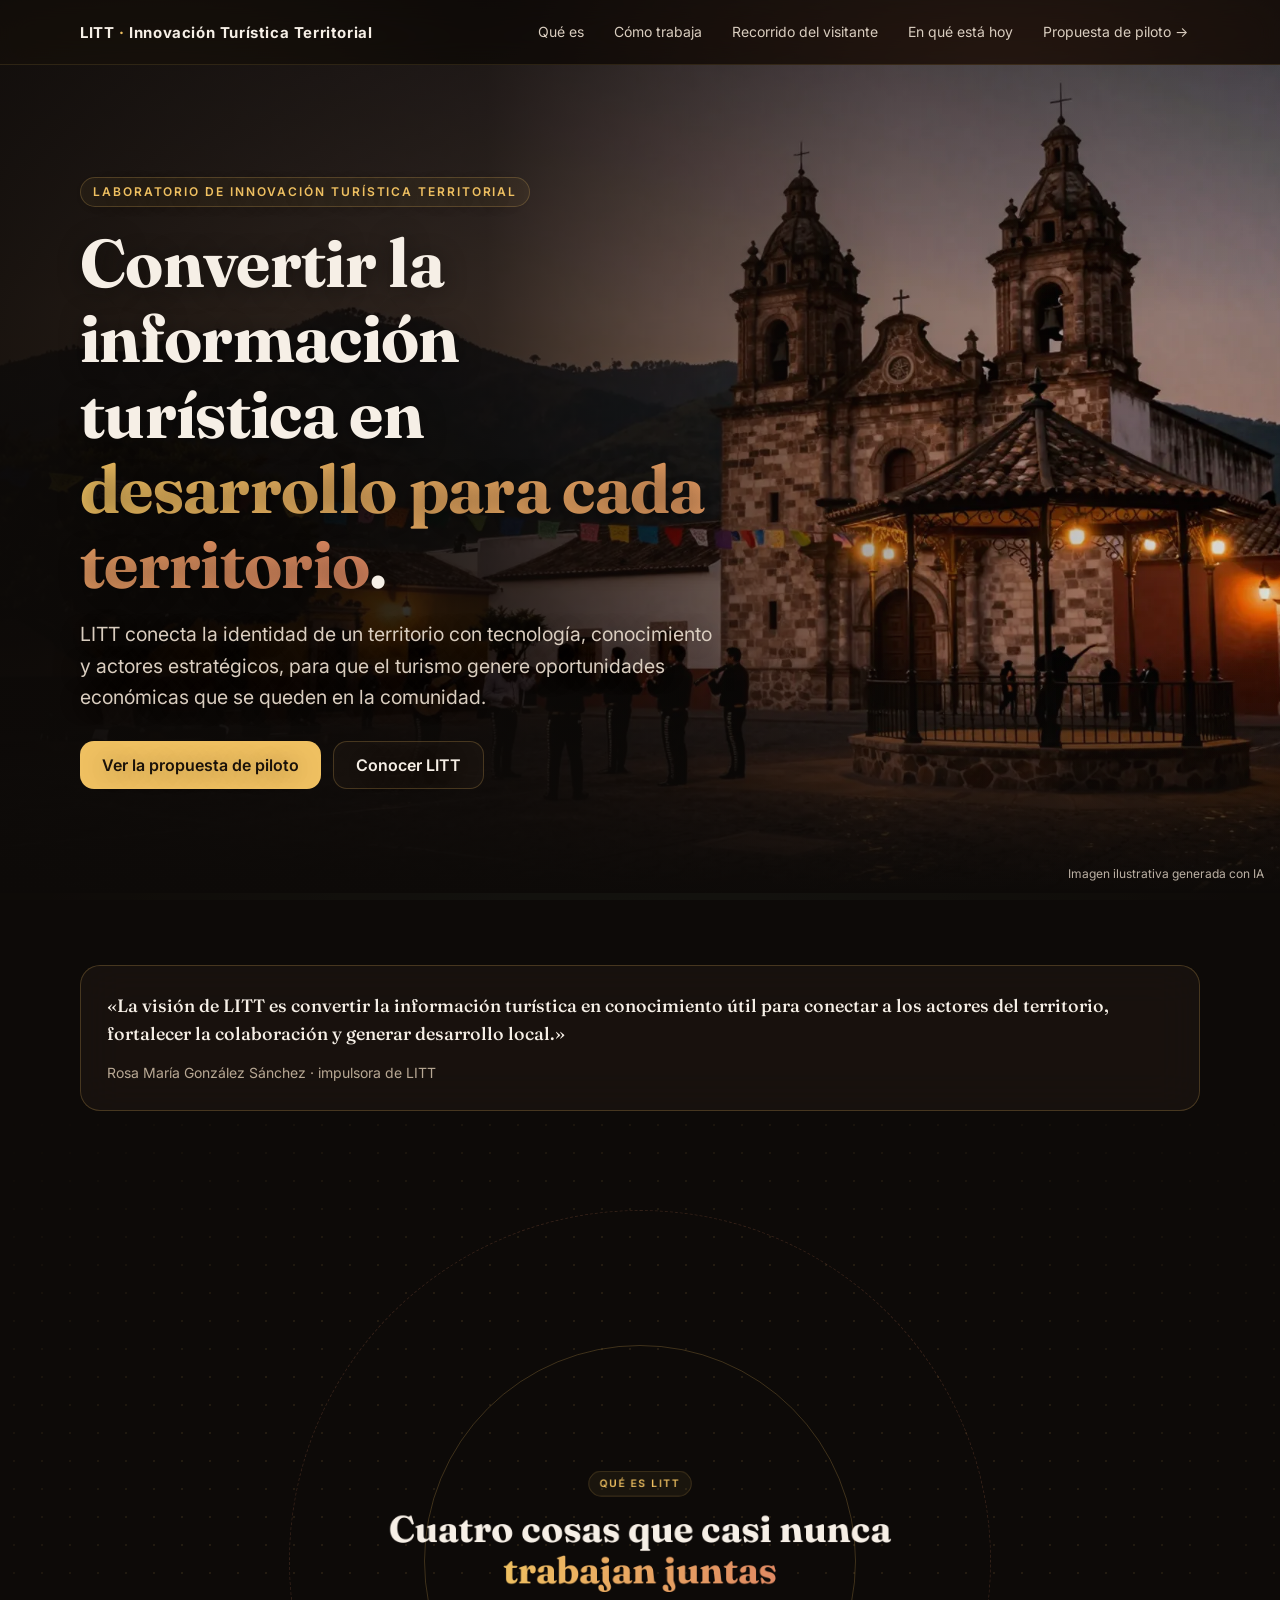
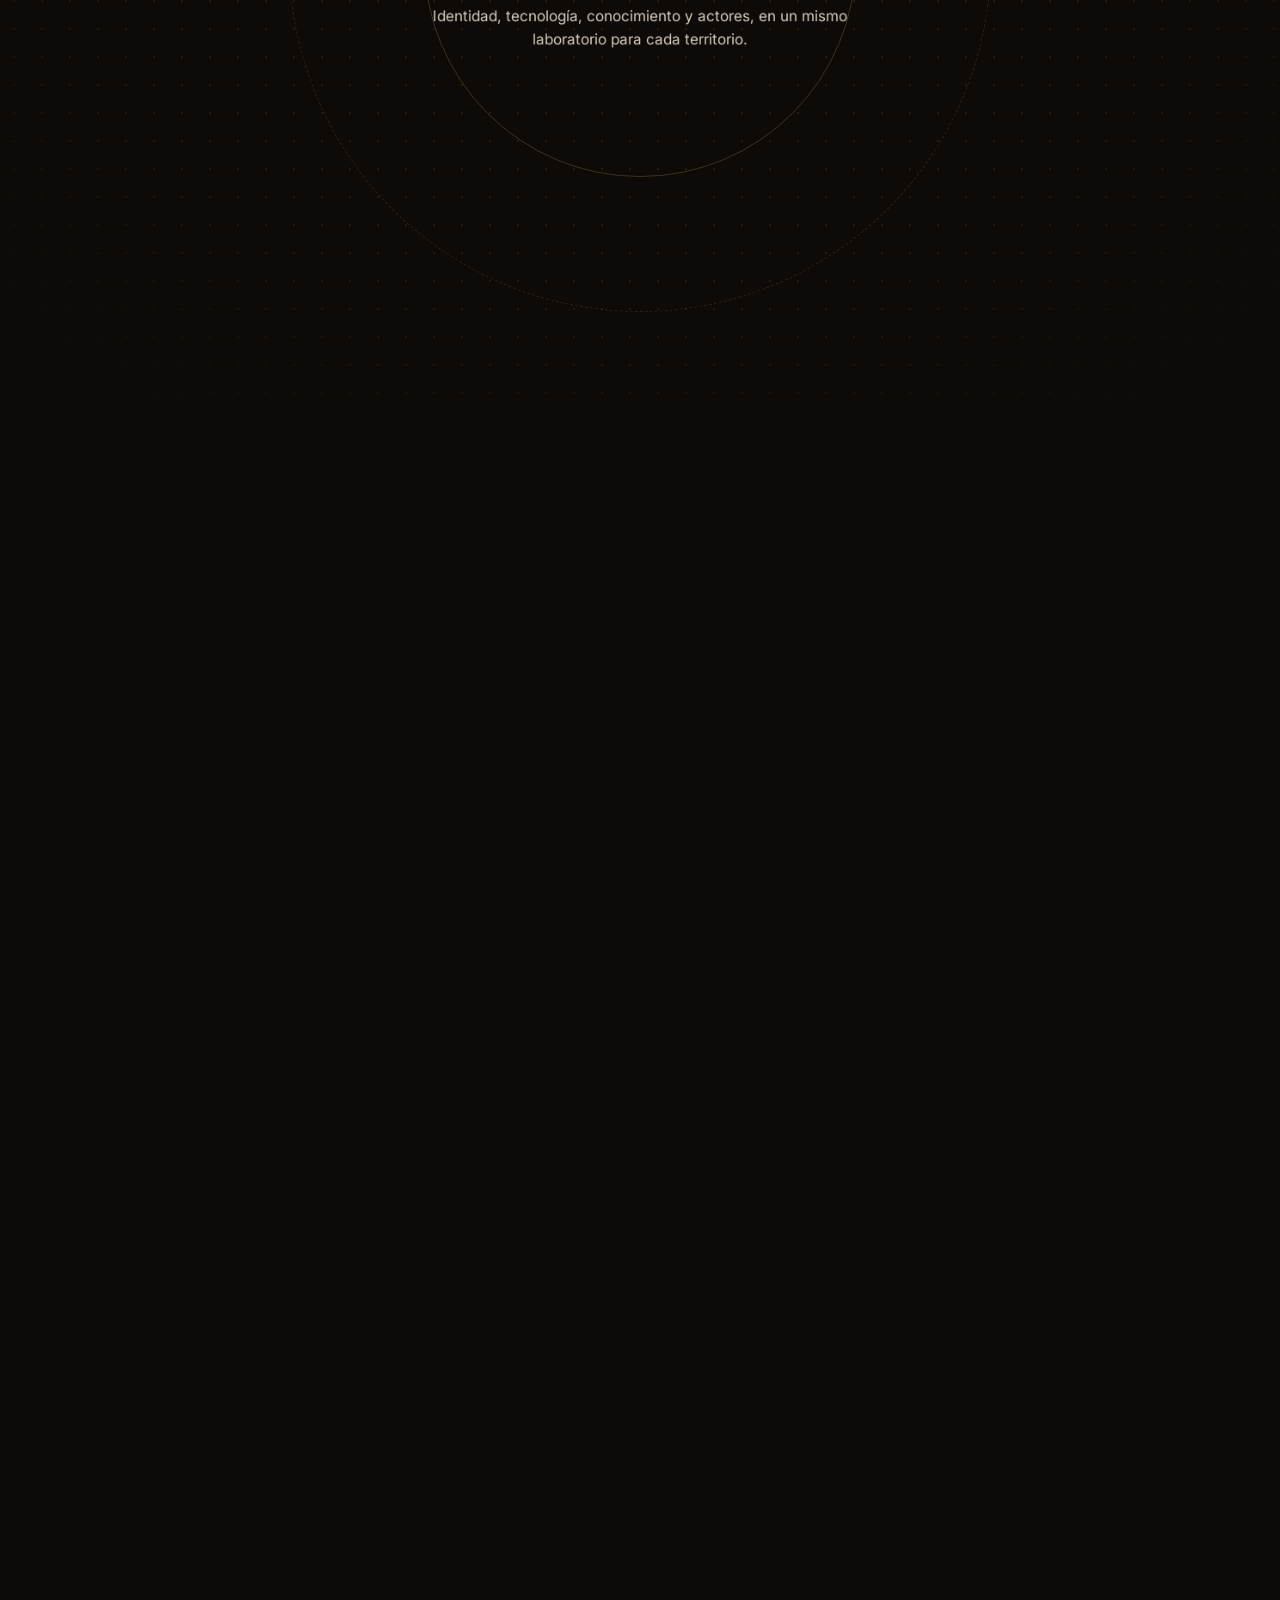
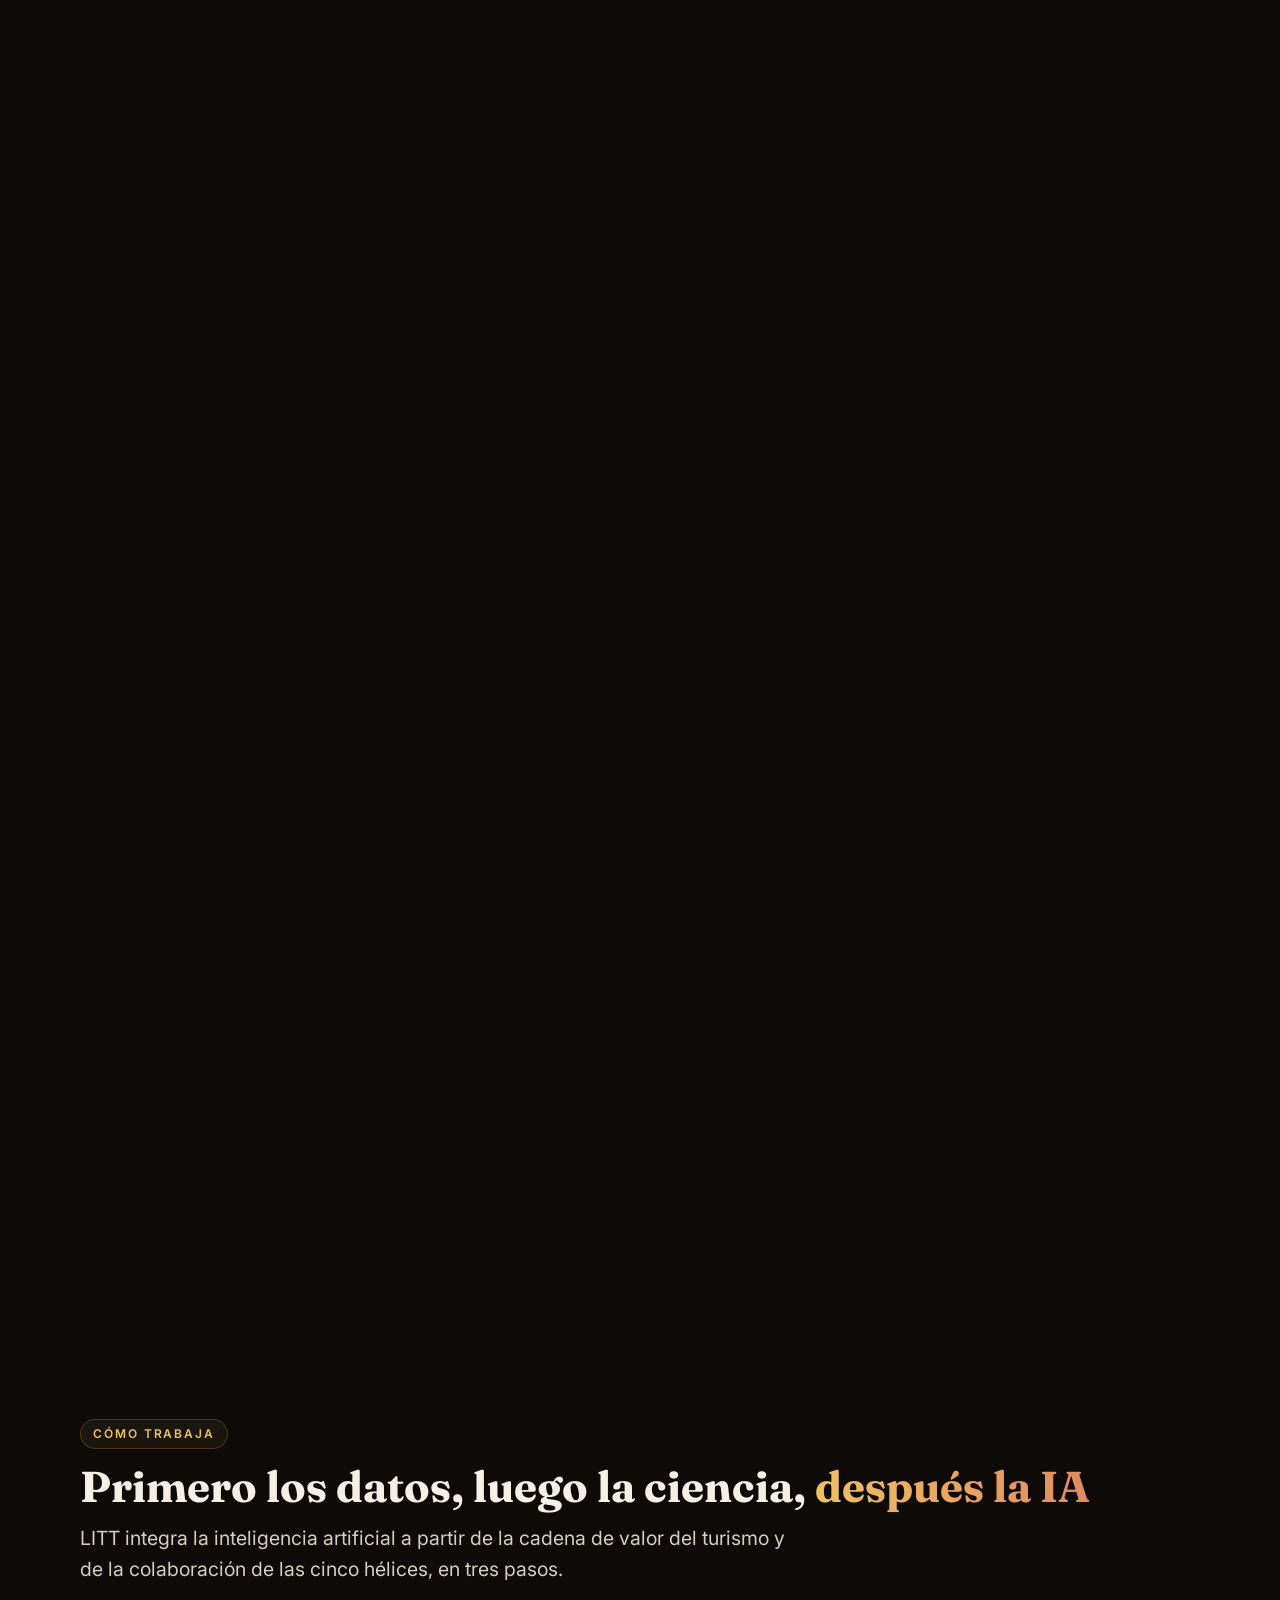
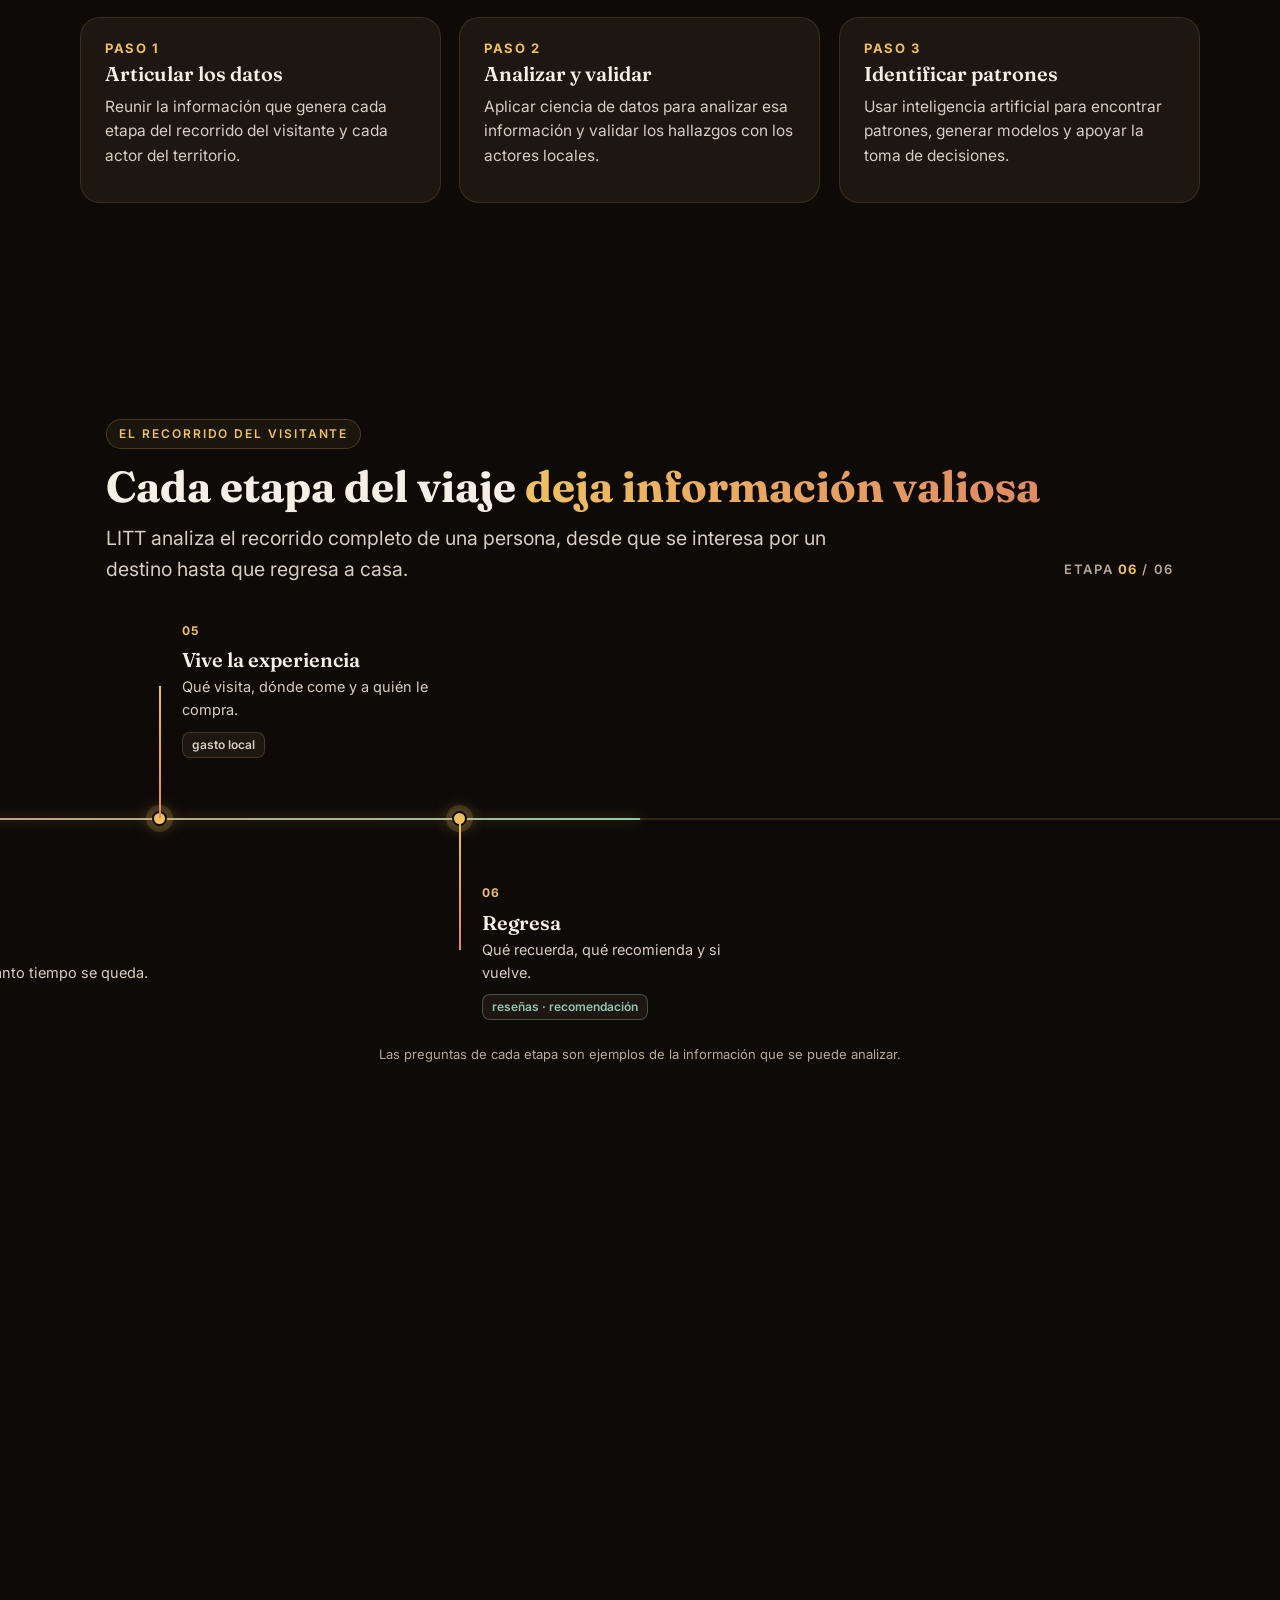
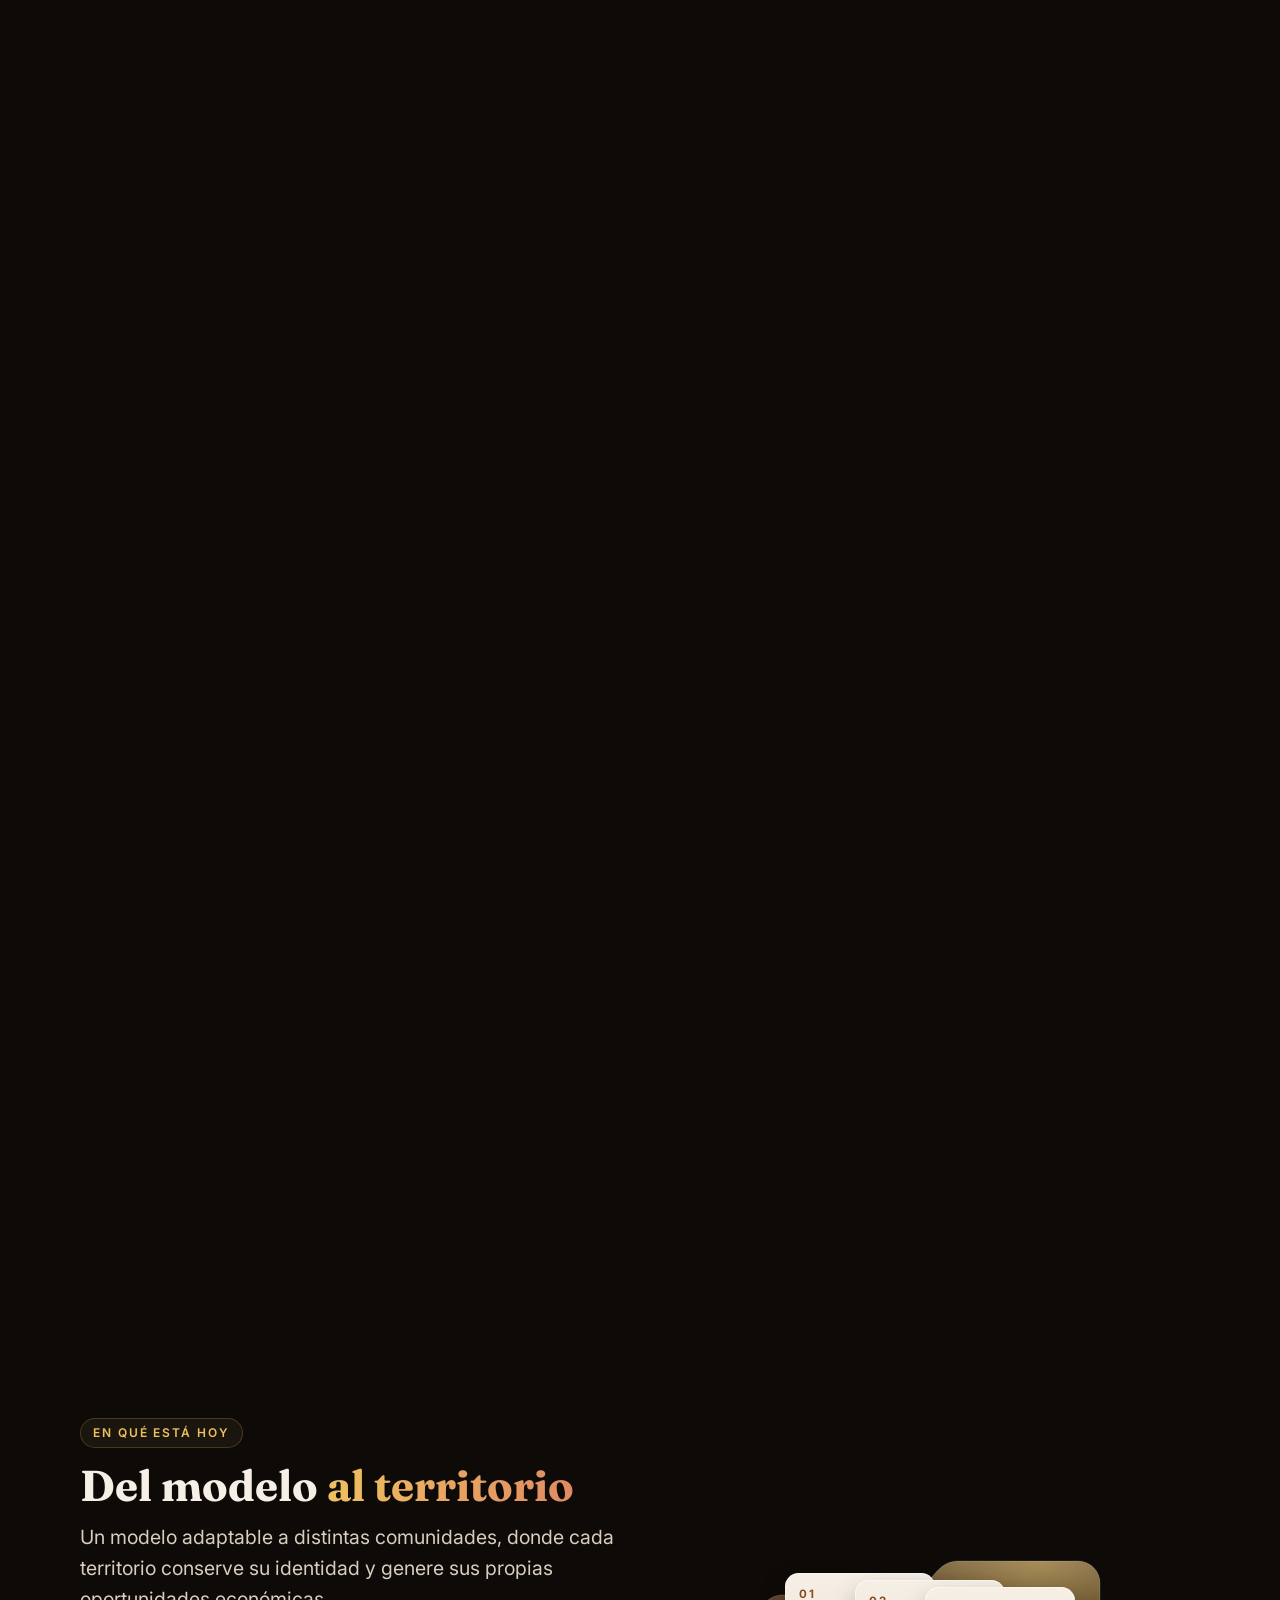
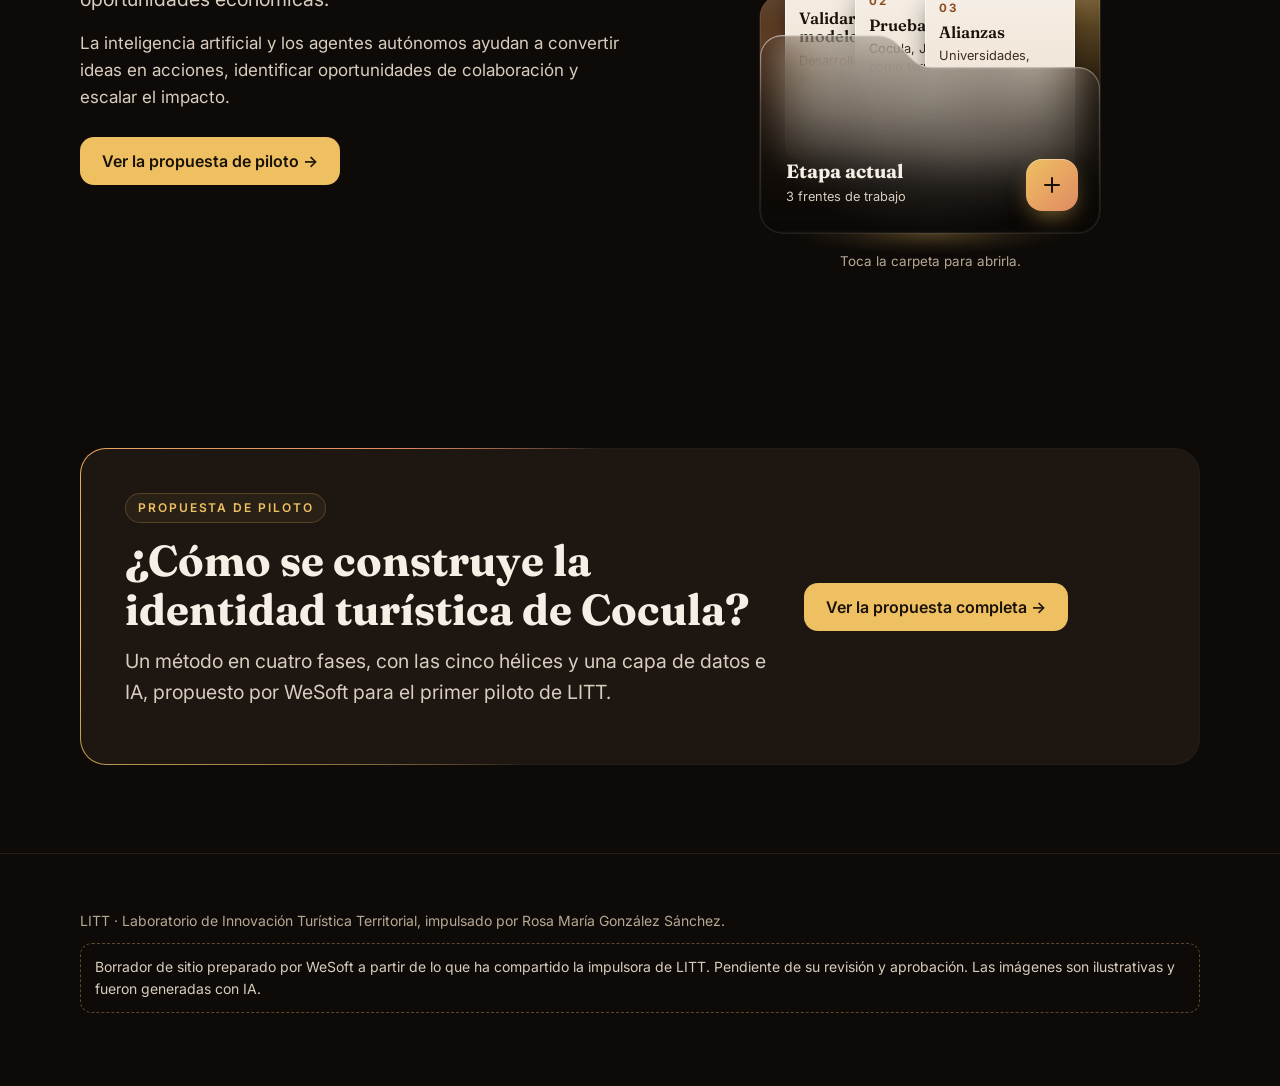
==== index.html @ 359dcc61 "Propuesta con timeline fijado, túnel y carpeta; efectos en archivos compartidos Método en 4 fases co" ====
<!doctype html>
<html lang="es" class="sin-tl">
<head>
<meta charset="utf-8">
<meta name="viewport" content="width=device-width, initial-scale=1">
<title>LITT · Laboratorio de Innovación Turística Territorial</title>
<meta name="description" content="LITT conecta identidad territorial, tecnología, conocimiento y actores estratégicos para convertir la información turística en desarrollo económico local.">
<link rel="preconnect" href="https://fonts.googleapis.com">
<link rel="preconnect" href="https://fonts.gstatic.com" crossorigin>
<link href="https://fonts.googleapis.com/css2?family=Fraunces:opsz,wght@9..144,500;9..144,700&family=Inter:wght@400;500;600&display=swap" rel="stylesheet">
<link rel="stylesheet" href="assets/efectos.css">
<link rel="stylesheet" href="assets/litt.css">
<link rel="stylesheet" href="assets/litt-fx.css">
</head>
<body>
<div class="cielo" aria-hidden="true"></div>
<svg class="sierra" viewBox="0 0 1440 320" preserveAspectRatio="none" aria-hidden="true">
  <path fill="#1c1510" d="M0 250 L120 190 L220 225 L340 150 L470 215 L590 160 L720 205 L860 120 L990 200 L1110 150 L1250 215 L1360 175 L1440 205 L1440 320 L0 320Z"/>
  <path fill="#120d0a" d="M0 285 L160 240 L300 270 L450 225 L620 268 L780 230 L940 272 L1100 236 L1270 270 L1440 245 L1440 320 L0 320Z"/>
</svg>

<header class="barra">
  <div class="envoltura">
    <a class="marca" href="#inicio">LITT <span>·</span> Innovación Turística Territorial</a>
    <nav aria-label="Secciones">
      <a href="#que-es">Qué es</a>
      <a href="#como">Cómo trabaja</a>
      <a href="#recorrido">Recorrido del visitante</a>
      <a href="#hoy">En qué está hoy</a>
      <a href="propuesta.html">Propuesta de piloto →</a>
    </nav>
  </div>
</header>

<main id="inicio">
  <!-- HERO -->
  <section class="hero">
    <div class="hero-foto" aria-hidden="true">
      <video id="heroVideo" autoplay muted loop playsinline preload="none" poster="img/hero.webp"></video>
      <img src="img/hero.webp" alt="" width="1920" height="1080">
    </div>
    <div class="envoltura hero-grid">
      <div class="hero-texto">
        <span class="eyebrow">Laboratorio de Innovación Turística Territorial</span>
        <h1>Convertir la información turística en <span class="acento">desarrollo para cada territorio</span>.</h1>
        <p class="lead">LITT conecta la identidad de un territorio con tecnología, conocimiento y actores estratégicos, para que el turismo genere oportunidades económicas que se queden en la comunidad.</p>
        <div class="acciones">
          <a class="btn btn-oro" href="propuesta.html">Ver la propuesta de piloto</a>
          <a class="btn btn-vidrio" href="#que-es">Conocer LITT</a>
        </div>
      </div>
    </div>
    <p class="credito-ia">Imagen ilustrativa generada con IA</p>
  </section>

  <!-- QUÉ ES · túnel de perspectiva (catálogo web-premium sección E · receta RuflesTv XU:1599) -->
  <section class="cita-sec">
    <div class="envoltura">
      <figure class="cita" style="margin:0">
        <blockquote>«La visión de LITT es convertir la información turística en conocimiento útil para conectar a los actores del territorio, fortalecer la colaboración y generar desarrollo local.»</blockquote>
        <figcaption>Rosa María González Sánchez · impulsora de LITT</figcaption>
      </figure>
    </div>
  </section>
  <section class="tunel" id="que-es" aria-labelledby="tunelTit">
    <div class="tunel__pin">
      <span class="tunel__aro tunel__aro--1" aria-hidden="true"></span>
      <span class="tunel__aro tunel__aro--2" aria-hidden="true"></span>
      <div class="tunel__titulo">
        <span class="eyebrow">Qué es LITT</span>
        <h2 id="tunelTit">Cuatro cosas que casi nunca <span class="acento">trabajan juntas</span></h2>
        <p class="sub">Identidad, tecnología, conocimiento y actores, en un mismo laboratorio para cada territorio.</p>
      </div>
      <ul class="tunel__cards">
        <li class="tcard"><span class="tcard__ico"><svg viewBox="0 0 24 24" fill="none" stroke="currentColor" stroke-width="1.8" stroke-linecap="round" stroke-linejoin="round" aria-hidden="true"><path d="M12 22s-8-4.5-8-11.8A8 8 0 0 1 12 2a8 8 0 0 1 8 8.2c0 7.3-8 11.8-8 11.8z"/><circle cx="12" cy="10" r="3"/></svg></span><h3>Identidad territorial</h3><p>Los activos, la vocación y las capacidades que hacen único a cada lugar.</p></li>
        <li class="tcard"><span class="tcard__ico"><svg viewBox="0 0 24 24" fill="none" stroke="currentColor" stroke-width="1.8" stroke-linecap="round" stroke-linejoin="round" aria-hidden="true"><rect x="3" y="4" width="18" height="12" rx="2"/><path d="M8 20h8M12 16v4"/></svg></span><h3>Tecnología</h3><p>Ciencia de datos, inteligencia artificial y agentes autónomos al servicio del territorio.</p></li>
        <li class="tcard"><span class="big">5</span><h3>Hélices articuladas</h3><p>Academia, gobierno, empresa, sociedad civil y medio ambiente sobre la misma base.</p></li>
        <li class="tcard"><span class="tcard__ico"><svg viewBox="0 0 24 24" fill="none" stroke="currentColor" stroke-width="1.8" stroke-linecap="round" stroke-linejoin="round" aria-hidden="true"><path d="M2 4h7a3 3 0 0 1 3 3v13a2 2 0 0 0-2-2H2zM22 4h-7a3 3 0 0 0-3 3v13a2 2 0 0 1 2-2h8z"/></svg></span><h3>Conocimiento</h3><p>Datos analizados y hallazgos validados, no suposiciones.</p></li>
        <li class="tcard"><span class="tcard__ico"><svg viewBox="0 0 24 24" fill="none" stroke="currentColor" stroke-width="1.8" stroke-linecap="round" stroke-linejoin="round" aria-hidden="true"><circle cx="9" cy="8" r="3"/><circle cx="17" cy="9" r="2.5"/><path d="M3 20c0-3.3 2.7-6 6-6s6 2.7 6 6M14 20c0-2.5 1.5-4.5 4-4.5s3 1.5 3 4.5"/></svg></span><h3>Actores estratégicos</h3><p>Universidades, instituciones públicas y empresas como aliados del territorio.</p></li>
        <li class="tcard tcard--meta"><span class="big">=</span><h3>Desarrollo económico local</h3><p>Oportunidades que se quedan en la comunidad y respetan su identidad.</p></li>
      </ul>
    </div>
  </section>

  <!-- CÓMO TRABAJA -->
  <section id="como">
    <div class="envoltura">
      <span class="eyebrow">Cómo trabaja</span>
      <h2>Primero los datos, luego la ciencia, <span class="acento">después la IA</span></h2>
      <p class="lead">LITT integra la inteligencia artificial a partir de la cadena de valor del turismo y de la colaboración de las cinco hélices, en tres pasos.</p>
      <div class="rejilla r3 pasos-ia revela" data-fx="spot" style="margin-top:32px">
        <article class="tarjeta fx-spot-item fx-item"><span class="num">Paso 1</span><h3>Articular los datos</h3><p>Reunir la información que genera cada etapa del recorrido del visitante y cada actor del territorio.</p></article>
        <article class="tarjeta fx-spot-item fx-item"><span class="num">Paso 2</span><h3>Analizar y validar</h3><p>Aplicar ciencia de datos para analizar esa información y validar los hallazgos con los actores locales.</p></article>
        <article class="tarjeta fx-spot-item fx-item"><span class="num">Paso 3</span><h3>Identificar patrones</h3><p>Usar inteligencia artificial para encontrar patrones, generar modelos y apoyar la toma de decisiones.</p></article>
      </div>
    </div>
  </section>

  <!-- RECORRIDO -->
  <!-- Timeline horizontal fijado (catálogo web-premium, sección E · receta ISSSTE IX:266) -->
  <section class="h-tl" id="recorrido" aria-labelledby="tlTit">
    <div class="tl-sticky">
      <div class="envoltura tl-head">
        <div>
          <span class="eyebrow">El recorrido del visitante</span>
          <h2 id="tlTit">Cada etapa del viaje <span class="acento">deja información valiosa</span></h2>
          <p class="lead">LITT analiza el recorrido completo de una persona, desde que se interesa por un destino hasta que regresa a casa.</p>
        </div>
        <span class="tl-cnt" aria-hidden="true">ETAPA <b id="tlCnt">01</b> / 06</span>
      </div>
      <div class="tl-view">
        <ol class="tl-track" id="tlTrack">
          <li class="tl-line" aria-hidden="true"><i id="tlFill"></i></li>
          <li class="tl-hito up"><span class="tl-dot"></span><span class="tl-stem"></span><div class="tl-txt"><span class="tl-n">01</span><h3>Se interesa</h3><p>Qué despierta su curiosidad por el destino.</p><code>inspiración</code></div></li>
          <li class="tl-hito dn"><span class="tl-dot"></span><span class="tl-stem"></span><div class="tl-txt"><span class="tl-n">02</span><h3>Busca información</h3><p>Dónde busca y qué no encuentra.</p><code>búsquedas · preguntas</code></div></li>
          <li class="tl-hito up"><span class="tl-dot"></span><span class="tl-stem"></span><div class="tl-txt"><span class="tl-n">03</span><h3>Decide y compra</h3><p>Qué lo convence y qué lo frena.</p><code>reservas · precios</code></div></li>
          <li class="tl-hito dn"><span class="tl-dot"></span><span class="tl-stem"></span><div class="tl-txt"><span class="tl-n">04</span><h3>Viaja</h3><p>Cómo llega y cuánto tiempo se queda.</p><code>origen · estancia</code></div></li>
          <li class="tl-hito up"><span class="tl-dot"></span><span class="tl-stem"></span><div class="tl-txt"><span class="tl-n">05</span><h3>Vive la experiencia</h3><p>Qué visita, dónde come y a quién le compra.</p><code>gasto local</code></div></li>
          <li class="tl-hito dn"><span class="tl-dot"></span><span class="tl-stem"></span><div class="tl-txt"><span class="tl-n">06</span><h3>Regresa</h3><p>Qué recuerda, qué recomienda y si vuelve.</p><code class="ok">reseñas · recomendación</code></div></li>
        </ol>
      </div>
      <p class="fuente envoltura tl-nota">Las preguntas de cada etapa son ejemplos de la información que se puede analizar.</p>
    </div>
  </section>

  <!-- HOY · carpeta de vidrio (receta RuflesTv «Kit de redes», XU:664 / carpeta()) -->
  <section id="hoy">
    <div class="envoltura hoy-sec">
      <div>
        <span class="eyebrow">En qué está hoy</span>
        <h2>Del modelo <span class="acento">al territorio</span></h2>
        <p class="lead">Un modelo adaptable a distintas comunidades, donde cada territorio conserve su identidad y genere sus propias oportunidades económicas.</p>
        <p class="hoy-txt">La inteligencia artificial y los agentes autónomos ayudan a convertir ideas en acciones, identificar oportunidades de colaboración y escalar el impacto.</p>
        <a class="btn btn-oro" href="propuesta.html">Ver la propuesta de piloto →</a>
      </div>
      <div class="gf__zona">
        <div class="gf" id="hoyGf" data-open data-nombre="la etapa actual, 3 frentes">
          <div class="gf__tilt">
            <div class="gf__sombra" aria-hidden="true"></div>
            <div class="gf__back" aria-hidden="true"></div>
            <svg class="gf__rim gf__rim--back" viewBox="0 0 340 272" aria-hidden="true"><path d="M0 56A22 22 0 0 1 22 34L146 34C170 34 172 0 198 0L318 0A22 22 0 0 1 340 22L340 250A22 22 0 0 1 318 272L22 272A22 22 0 0 1 0 250Z"/></svg>
            <div class="gf__hojas" role="list" aria-label="Los tres frentes de la etapa actual">
              <article class="gf__hoja" role="listitem" style="--slot:-1;--d:2">
                <span class="hj-n">01</span><h3>Validar el modelo</h3><p>Desarrollar y probar el modelo de LITT.</p>
              </article>
              <article class="gf__hoja" role="listitem" style="--slot:0;--d:1">
                <span class="hj-n">02</span><h3>Prueba piloto</h3><p>Cocula, Jalisco, como territorio de referencia.</p>
              </article>
              <article class="gf__hoja" role="listitem" style="--slot:1;--d:0">
                <span class="hj-n">03</span><h3>Alianzas</h3><p>Universidades, instituciones públicas y empresas.</p>
              </article>
            </div>
            <div class="gf__front">
              <div class="gf__tint" aria-hidden="true"></div>
              <div class="gf__spec" aria-hidden="true"></div>
              <svg class="gf__rim gf__rim--front" viewBox="0 0 340 198" aria-hidden="true"><defs><linearGradient id="gf-rim-g" x1="0" y1="0" x2="0" y2="1"><stop offset="0" stop-color="#fff" stop-opacity=".9"/><stop offset=".35" stop-color="#fff" stop-opacity=".3"/><stop offset="1" stop-color="#fff" stop-opacity=".1"/></linearGradient></defs><path d="M0 22A22 22 0 0 1 22 0L118 0C144 0 146 32 172 32L318 32A22 22 0 0 1 340 54L340 176A22 22 0 0 1 318 198L22 198A22 22 0 0 1 0 176Z" stroke="url(#gf-rim-g)"/></svg>
              <button type="button" class="gf__hit" aria-expanded="true" aria-label="Cerrar la etapa actual, 3 frentes"></button>
              <div class="gf__label"><span class="gf__titulo">Etapa actual</span><span class="gf__meta">3 frentes de trabajo</span></div>
              <span class="gf__icono" aria-hidden="true"><svg viewBox="0 0 24 24" fill="none" stroke="currentColor" stroke-width="2" stroke-linecap="round"><path d="M12 5v14M5 12h14"/></svg></span>
            </div>
          </div>
        </div>
        <p class="gf__ayuda">Toca la carpeta para abrirla.</p>
      </div>
    </div>
  </section>

  <!-- CTA -->
  <section id="propuesta">
    <div class="envoltura">
      <div class="cta fx-borde-giro">
        <div>
          <span class="eyebrow">Propuesta de piloto</span>
          <h2>¿Cómo se construye la identidad turística de Cocula?</h2>
          <p class="lead">Un método en cuatro fases, con las cinco hélices y una capa de datos e IA, propuesto por WeSoft para el primer piloto de LITT.</p>
        </div>
        <div>
          <a class="btn btn-oro" href="propuesta.html">Ver la propuesta completa →</a>
        </div>
      </div>
    </div>
  </section>
</main>

<footer>
  <div class="envoltura">
    <p>LITT · Laboratorio de Innovación Turística Territorial, impulsado por Rosa María González Sánchez.</p>
    <p class="aviso">Borrador de sitio preparado por WeSoft a partir de lo que ha compartido la impulsora de LITT. Pendiente de su revisión y aprobación. Las imágenes son ilustrativas y fueron generadas con IA.</p>
  </div>
</footer>

<script src="assets/efectos.js"></script>
<script src="assets/litt-fx.js"></script>
</body>
</html>
---- assets/efectos.css ----
/* =============================================================================
   Efectos "web cara" · CSS opt-in (skill web-premium). Cada efecto se activa con una clase
   o un data-atributo y se apaga solo con reduced-motion. Ver references/catalogo-efectos.md
   Origen: panel/vendedores RuflesTv (XU) y Portal Clínico ISSSTE (PC), generalizados.
   ============================================================================= */

/* ---- 1. Crossfade entre páginas (entre documentos) ---- */
@view-transition { navigation: auto; }
::view-transition-old(root),::view-transition-new(root){animation-duration:.22s;animation-timing-function:cubic-bezier(.4,0,.2,1)}
/* Elemento compartido: Fx.compartido() pone el nombre; aquí se da el ritmo */
::view-transition-group(fx-compartido){animation-duration:420ms;animation-timing-function:cubic-bezier(.22,1,.36,1)}
::view-transition-old(fx-compartido),::view-transition-new(fx-compartido){height:100%;width:auto}

/* ---- 2. Foco por desenfoque de hermanos (KPIs, tarjetas, cifras) · class="fx-blur" en el contenedor ---- */
@media (hover:hover) and (pointer:fine){
  .fx-blur>*{transition:filter .22s ease,opacity .22s ease,transform .22s ease}
  .fx-blur:has(>:hover)>:not(:hover){filter:blur(4px);opacity:.55}
  .fx-blur>:hover{transform:translateY(-2px)}
}

/* ---- 3. Fila con foco en tablas · class="fx-filas" en la <table> ----
   La fila señalada crece un poco y se eleva; las demás se atenúan con un desenfoque leve.
   Desenfoque bajo (1px) a propósito: la tabla debe seguir leyéndose. */
@media (hover:hover) and (pointer:fine){
  .fx-filas tbody tr{transition:filter .2s ease,opacity .2s ease,transform .22s cubic-bezier(.22,1,.36,1),box-shadow .22s ease;transform-origin:50% 50%}
  .fx-filas tbody:has(tr:hover) tr:not(:hover){filter:blur(1px);opacity:.5}
  .fx-filas tbody tr:hover{transform:scale(1.015);box-shadow:0 10px 28px rgba(2,6,23,.22);position:relative;z-index:1}
}
/* Teclado: la fila con foco se resalta sin atenuar a las demás */
.fx-filas tbody tr:focus-within{outline:2px solid var(--fx-foco,#22d3ee);outline-offset:-2px}

/* ---- 4. Dock (magnificación) · data-fx="dock" en la lista; cada hijo recibe --dock (0..1) ---- */
@media (hover:hover) and (pointer:fine){
  [data-fx="dock"]>* svg,[data-fx="dock"]>* .fx-dock-ico{transform:scale(calc(1 + .5*var(--dock,0)));transition:transform .14s ease-out;will-change:transform}
}

/* ---- 5. Spotlight con borde iluminado · data-fx="spot" en la rejilla; los hijos llevan class="fx-spot-item" ---- */
.fx-spot-item{position:relative;isolation:isolate}
.fx-spot-item::before{content:"";position:absolute;inset:-1px;border-radius:inherit;z-index:-1;opacity:0;transition:opacity .3s;pointer-events:none;padding:1px;
  background:radial-gradient(220px circle at var(--x,50%) var(--y,50%),var(--fx-spot,rgba(34,211,238,.85)),transparent 60%);
  -webkit-mask:linear-gradient(#000 0 0) content-box exclude,linear-gradient(#000 0 0);mask:linear-gradient(#000 0 0) content-box exclude,linear-gradient(#000 0 0)}
@media (hover:hover) and (pointer:fine){[data-fx="spot"]:hover .fx-spot-item::before{opacity:1}}

/* ---- 6. Entrada en cascada · Fx.entrada(contenedor) agrega .fx-entrando y --i a cada .fx-item ---- */
.fx-entrando .fx-item{animation:fx-tarjeta .5s cubic-bezier(.22,1,.36,1) both;animation-delay:calc(var(--i,0) * 45ms)}
.fx-entrando .fx-item>*{animation:fx-contenido .42s cubic-bezier(.22,1,.36,1) both;animation-delay:calc(var(--i,0) * 45ms + 170ms)}
@keyframes fx-tarjeta{from{opacity:0;transform:translateY(12px) scale(.985)}}
@keyframes fx-contenido{from{opacity:0;filter:blur(6px)}}

/* ---- 7. Borde que gira (UNO por página: el formulario o el CTA principal) · class="fx-borde-giro" ---- */
@property --fx-ang{syntax:'<angle>';inherits:false;initial-value:0deg}
.fx-borde-giro{border:1.5px solid transparent;
  background:linear-gradient(var(--fx-fondo,#0f172a),var(--fx-fondo,#0f172a)) padding-box,
    conic-gradient(from var(--fx-ang),rgba(255,255,255,.08) 0 60%,var(--fx-giro-1,#a5f3fc) 74%,var(--fx-giro-2,#6366f1) 84%,rgba(255,255,255,.08) 96%) border-box;
  animation:fx-giro 7s linear infinite}
@keyframes fx-giro{to{--fx-ang:360deg}}

/* ---- 8. Empuje de fondo al abrir un panel (drawer/modal) · Fx.empujar(app, true|false) ---- */
.fx-empujable{transition:transform .5s cubic-bezier(.22,1,.36,1),border-radius .5s,filter .5s;transform-origin:50% 50%}
.fx-empujado{transform:translateX(-2rem) scale(.97);border-radius:18px;overflow:hidden;filter:brightness(.8)}
.fx-velo{position:fixed;inset:0;z-index:50;background:rgba(2,6,23,.25);-webkit-backdrop-filter:blur(4px);backdrop-filter:blur(4px);opacity:0;pointer-events:none;transition:opacity .3s}
.fx-velo.on{opacity:1;pointer-events:auto}

/* ---- Esqueleto "tipo Supabase" (Fx.paginar con op.esqueleto): barras con brillo del color del texto ---- */
.fx-sk{display:block;height:10px;border-radius:6px;background-color:color-mix(in srgb,currentColor 11%,transparent);
  background-image:linear-gradient(90deg,transparent 0%,color-mix(in srgb,currentColor 16%,transparent) 50%,transparent 100%);
  background-size:200% 100%;background-repeat:no-repeat;animation:fx-sk-brillo 1.1s linear infinite}
@keyframes fx-sk-brillo{from{background-position:150% 0}to{background-position:-50% 0}}
.fx-sk-fila{pointer-events:none}

/* ---- Movimiento reducido: todo quieto; iteration-count:1 porque .01ms "infinite" sigue repitiéndose ---- */
@media (prefers-reduced-motion:reduce){
  ::view-transition-group(*),::view-transition-old(*),::view-transition-new(*){animation:none!important}
  .fx-blur>*,.fx-filas tbody tr,.fx-empujable{transition:none!important}
  .fx-filas tbody tr:hover,.fx-blur>:hover{transform:none!important}
  .fx-entrando .fx-item,.fx-entrando .fx-item>*,.fx-borde-giro{animation:none!important}
  [data-fx="dock"]>* svg,[data-fx="dock"]>* .fx-dock-ico{transform:none!important}
  .fx-empujado{transform:none}
  .fx-sk{animation:none}
}
---- assets/litt.css ----
:root{
  --bg:#0d0a08; --bg-2:#16110d;
  --ink:#f6efe6; --ink-2:#d9cdbf; --ink-3:#b8a894;
  --oro:#efc061; --terracota:#e08a63; --agave:#8fc7a8; --cielo:#8fb8e8;
  --glass:rgba(32,24,18,.62); --glass-solid:#1d1611; --glass-borde:rgba(239,192,97,.22);
  --radio:20px;
  --fx-spot:rgba(239,192,97,.9); --fx-foco:#efc061;
  --fx-fondo:#1d1611; --fx-giro-1:#efc061; --fx-giro-2:#e08a63;
}
*{box-sizing:border-box}
html{scroll-behavior:smooth}
body{margin:0;background:var(--bg);color:var(--ink);font:400 17px/1.6 Inter,system-ui,sans-serif;overflow-x:hidden}
img,svg{max-width:100%}
a{color:var(--oro)}
:focus-visible{outline:2px solid var(--oro);outline-offset:3px;border-radius:6px}

/* Fondo: atardecer sobre la sierra */
.cielo{position:fixed;inset:0;z-index:-2;
  background:
    radial-gradient(60vw 40vh at 78% 8%,rgba(224,138,99,.30),transparent 70%),
    radial-gradient(50vw 40vh at 12% 18%,rgba(239,192,97,.16),transparent 70%),
    radial-gradient(70vw 50vh at 50% 110%,rgba(143,199,168,.12),transparent 70%),
    linear-gradient(180deg,#120d0a 0%,var(--bg) 60%)}
.sierra{position:fixed;left:0;right:0;bottom:0;z-index:-1;height:38vh;opacity:.55;pointer-events:none}

.envoltura{max-width:1160px;margin:0 auto;padding:0 20px}
section{padding:88px 0}
.eyebrow{display:inline-block;font:600 12px/1 Inter;letter-spacing:.16em;text-transform:uppercase;color:var(--oro);
  padding:8px 12px;border:1px solid var(--glass-borde);border-radius:999px;background:rgba(239,192,97,.06)}
h1,h2,h3{font-family:Fraunces,Georgia,serif;font-weight:700;line-height:1.12;margin:0}
h1{font-size:clamp(2.3rem,5.4vw,4.2rem);letter-spacing:-.01em}
h2{font-size:clamp(1.8rem,3.6vw,2.7rem);margin-top:14px}
h3{font-size:1.25rem;font-weight:600}
.lead{font-size:clamp(1.05rem,1.6vw,1.22rem);color:var(--ink-2);max-width:60ch}
.acento{background:linear-gradient(90deg,var(--oro),var(--terracota));-webkit-background-clip:text;background-clip:text;color:transparent}
p{margin:.6em 0}

/* Barra superior (vidrio) */
.barra{position:sticky;top:0;z-index:20;background:rgba(13,10,8,.92);border-bottom:1px solid rgba(239,192,97,.12)}
@supports ((-webkit-backdrop-filter:blur(1px)) or (backdrop-filter:blur(1px))){
  .barra{background:rgba(13,10,8,.66);-webkit-backdrop-filter:blur(14px) saturate(1.2);backdrop-filter:blur(14px) saturate(1.2)}
}
.barra .envoltura{display:flex;align-items:center;justify-content:space-between;gap:16px;min-height:64px}
.marca{font:700 15px/1 Inter;letter-spacing:.04em;color:var(--ink);text-decoration:none}
.marca span{color:var(--oro)}
.barra nav{display:flex;gap:6px;flex-wrap:wrap}
.barra nav a{color:var(--ink-2);text-decoration:none;font-size:14px;padding:10px 12px;border-radius:10px;min-height:44px;display:inline-flex;align-items:center}
.barra nav a:hover{color:var(--ink);background:rgba(239,192,97,.08)}
@media (max-width:760px){.barra nav{display:none}}

/* Botones */
.btn{display:inline-flex;align-items:center;gap:10px;min-height:48px;padding:0 22px;border-radius:14px;font:600 16px/1 Inter;text-decoration:none;transition:transform .2s,background .2s}
.btn-oro{background:var(--oro);color:#1a120a}
.btn-oro:hover{transform:translateY(-1px);background:#f5cd78}
.btn-vidrio{color:var(--ink);border:1px solid var(--glass-borde);background:rgba(32,24,18,.5)}
.btn-vidrio:hover{background:rgba(239,192,97,.10)}

/* Hero con foto/video de fondo */
.hero{position:relative;isolation:isolate;overflow:hidden;min-height:min(92vh,860px);display:flex;align-items:center;padding:96px 0 88px}
.hero-foto{position:absolute;inset:0;z-index:-1}
.hero-foto img,.hero-foto video{position:absolute;inset:0;width:100%;height:100%;object-fit:cover;object-position:70% 50%}
.hero-foto video{opacity:0;transition:opacity 1.2s}
.hero-foto video.listo{opacity:1}
.hero-foto::after{content:"";position:absolute;inset:0;
  background:
    linear-gradient(90deg,rgba(13,10,8,.94) 0%,rgba(13,10,8,.82) 38%,rgba(13,10,8,.30) 70%,rgba(13,10,8,.10) 100%),
    linear-gradient(180deg,rgba(13,10,8,.35) 0%,transparent 30%,transparent 70%,var(--bg) 100%)}
@media (max-width:760px){.hero-foto::after{background:linear-gradient(180deg,rgba(13,10,8,.55) 0%,rgba(13,10,8,.88) 45%,var(--bg) 100%)}}
.hero-grid{display:block;width:100%}
.hero-texto{max-width:640px;text-shadow:0 2px 24px rgba(0,0,0,.45)}
.credito-ia{position:absolute;right:16px;bottom:10px;margin:0;font-size:12px;color:var(--ink-2);opacity:.85}

/* Galería */
.galeria{display:grid;grid-template-columns:repeat(3,minmax(0,1fr));gap:18px}
@media (max-width:900px){.galeria{grid-template-columns:1fr}}
.foto{margin:0;border-radius:var(--radio);overflow:hidden;background:var(--glass-solid);border:1px solid rgba(239,192,97,.14)}
.foto img{display:block;width:100%;height:auto;aspect-ratio:16/10;object-fit:cover;transition:transform .6s cubic-bezier(.22,1,.36,1)}
@media (hover:hover) and (pointer:fine){.foto:hover img{transform:scale(1.04)}}
.foto figcaption{padding:16px 18px 18px}
.foto figcaption b{display:block;font:600 1.1rem Fraunces,Georgia,serif;color:var(--ink)}
.foto figcaption span{display:block;margin-top:4px;color:var(--ink-2);font-size:15px}
.hero h1{margin-top:18px}
.hero .lead{margin-top:18px}
.acciones{display:flex;gap:12px;flex-wrap:wrap;margin-top:28px}
.cita{border-radius:var(--radio);padding:26px;background:var(--glass-solid);border:1px solid var(--glass-borde)}
@supports ((-webkit-backdrop-filter:blur(1px)) or (backdrop-filter:blur(1px))){
  .cita{background:var(--glass);-webkit-backdrop-filter:blur(22px) saturate(1.3);backdrop-filter:blur(22px) saturate(1.3)}
}
.cita blockquote{margin:0;font:500 1.12rem/1.55 Fraunces,Georgia,serif;color:var(--ink)}
.cita figcaption{margin-top:14px;font-size:14px;color:var(--ink-3)}

/* Tarjetas */
.rejilla{display:grid;gap:18px}
.r2{grid-template-columns:repeat(2,minmax(0,1fr))}
.r3{grid-template-columns:repeat(3,minmax(0,1fr))}
.r4{grid-template-columns:repeat(4,minmax(0,1fr))}
.r5{grid-template-columns:repeat(5,minmax(0,1fr))}
@media (max-width:1000px){.r4,.r5{grid-template-columns:repeat(2,minmax(0,1fr))}.r3{grid-template-columns:1fr 1fr}}
@media (max-width:640px){.r2,.r3,.r4,.r5{grid-template-columns:1fr}}
.tarjeta{border-radius:var(--radio);padding:24px;background:var(--glass-solid);border:1px solid rgba(239,192,97,.14)}
.tarjeta p{color:var(--ink-2);font-size:15.5px}
.tarjeta h3{margin-bottom:6px}
.num{font:700 13px/1 Inter;letter-spacing:.12em;color:var(--oro);text-transform:uppercase}
.icono{width:44px;height:44px;border-radius:12px;display:grid;place-items:center;margin-bottom:14px;background:rgba(239,192,97,.10);color:var(--oro)}
.icono svg{width:22px;height:22px}

/* Cifras */
.cifra b{display:block;font:700 clamp(2rem,4vw,2.8rem)/1 Fraunces,Georgia,serif;color:var(--ink)}
.cifra b small{font-size:.5em;color:var(--oro);margin-left:2px}
.cifra p{margin-top:10px}
.fuente{font-size:13px;color:var(--ink-3)}

/* Método: línea de fases */
.fases{counter-reset:f}
.fase{position:relative}
.fase .ia{margin-top:14px;padding:12px 14px;border-radius:12px;background:rgba(143,199,168,.08);border:1px solid rgba(143,199,168,.22);font-size:14.5px;color:var(--ink-2)}
.fase .ia strong{color:var(--agave)}

/* Hélices */
.helice{text-align:left}
.helice .icono{background:rgba(224,138,99,.12);color:var(--terracota)}
.helice ul{margin:10px 0 0;padding-left:18px;color:var(--ink-2);font-size:15px}

/* Decisión nube/local */
.decision{display:grid;grid-template-columns:repeat(3,minmax(0,1fr));gap:18px}
@media (max-width:900px){.decision{grid-template-columns:1fr}}
.etiqueta{display:inline-block;font:600 12px/1 Inter;padding:7px 10px;border-radius:999px;margin-bottom:12px}
.e-oro{background:rgba(239,192,97,.14);color:var(--oro)}
.e-agave{background:rgba(143,199,168,.14);color:var(--agave)}
.e-cielo{background:rgba(143,184,232,.14);color:var(--cielo)}

/* CTA */
.cta{border-radius:26px;padding:44px;display:grid;grid-template-columns:1.3fr .7fr;gap:28px;align-items:center}
@media (max-width:860px){.cta{grid-template-columns:1fr;padding:28px}}
.pasos{margin:0;padding-left:20px;color:var(--ink-2)}
.pasos li{margin:6px 0}

footer{padding:48px 0 64px;border-top:1px solid rgba(239,192,97,.12);color:var(--ink-3);font-size:14px}
footer ol{padding-left:18px}
footer li{margin:4px 0}

@media (prefers-reduced-transparency:reduce){.barra,.cita{background:var(--glass-solid)!important;-webkit-backdrop-filter:none!important;backdrop-filter:none!important}}
@media (prefers-reduced-motion:reduce){html{scroll-behavior:auto}*{transition:none!important}}
@media (forced-colors:active){.acento{color:CanvasText;background:none}.tarjeta,.cita{border:1px solid CanvasText}}
---- assets/litt-fx.css ----
/* Efectos de LITT: timeline fijado, túnel de perspectiva y carpeta de vidrio (compartido por index y propuesta) */
/* Timeline horizontal fijado: el scroll vertical mueve la pista (receta web-premium, ISSSTE) */
section.h-tl{position:relative;height:320vh;padding:0}
.tl-sticky{position:sticky;top:0;height:100vh;height:100svh;overflow:hidden;display:flex;flex-direction:column;justify-content:center}
.tl-head{display:flex;align-items:flex-end;justify-content:space-between;gap:24px}
.tl-head .lead{margin-bottom:0}
.tl-cnt{flex:none;font:600 13px/1 Inter;color:var(--ink-3);letter-spacing:.12em;padding-bottom:10px}
.tl-cnt b{color:var(--oro)}
.tl-view{position:relative;width:100%;height:min(440px,52svh);margin-top:12px}
.tl-track{list-style:none;margin:0;position:absolute;top:0;left:0;height:100%;width:max-content;display:flex;padding:0 calc(50vw - 120px) 0 36vw;will-change:transform}
.tl-line{position:absolute;left:0;right:0;top:50%;height:2px;background:rgba(239,192,97,.16)}
.tl-line i{position:absolute;inset:0;transform-origin:0 50%;transform:scaleX(0);background:linear-gradient(90deg,var(--oro),var(--terracota),var(--agave));box-shadow:0 0 14px rgba(239,192,97,.45)}
.tl-hito{position:relative;flex:none;width:300px;height:100%}
.tl-dot{position:absolute;left:0;top:50%;width:15px;height:15px;margin:-7.5px 0 0 -7.5px;border-radius:50%;background:#4a3c2e;border:2px solid var(--bg);transition:background .5s,box-shadow .5s}
.tl-hito.on .tl-dot{background:var(--oro);box-shadow:0 0 0 6px rgba(239,192,97,.16),0 0 18px rgba(239,192,97,.6)}
.tl-stem{position:absolute;left:0;width:2px;height:30%;margin-left:-1px;background:linear-gradient(var(--oro),var(--terracota));transform:scaleY(0);transition:transform .6s cubic-bezier(.2,.85,.25,1)}
.tl-hito.up .tl-stem{bottom:50%;transform-origin:50% 100%}
.tl-hito.dn .tl-stem{top:50%;transform-origin:50% 0}
.tl-hito.on .tl-stem{transform:scaleY(1)}
.tl-txt{position:absolute;left:22px;width:270px;opacity:0;transform:translateY(16px);transition:opacity .6s .18s,transform .7s cubic-bezier(.2,.85,.25,1) .18s}
.tl-hito.up .tl-txt{top:4%}
.tl-hito.dn .tl-txt{bottom:4%}
.tl-hito.on .tl-txt{opacity:1;transform:none}
.tl-n{font:700 12px/1 Inter;color:var(--oro);letter-spacing:.14em}
.tl-txt h3{margin:6px 0 4px}
.tl-txt p{font-size:14.5px;color:var(--ink-2);margin:0 0 8px}
.tl-txt code{display:inline-block;font:600 12px/1 Inter;color:var(--ink-2);background:var(--glass-solid);border:1px solid rgba(239,192,97,.2);border-radius:8px;padding:6px 9px}
.tl-txt code.ok{color:var(--agave);border-color:rgba(143,199,168,.35)}
.tl-nota{margin-top:6px}
@media (max-width:860px){
  .tl-head{flex-direction:column;align-items:flex-start;gap:6px}
  .tl-head .lead{display:none}
  .tl-cnt{padding-bottom:0}
  .tl-track{padding:0 calc(50vw - 60px) 0 18vw}
  .tl-hito{width:210px}
  .tl-txt{left:16px;width:220px}
  .tl-txt p{font-size:13.5px}
}
/* Sin movimiento (o sin JS): lista vertical legible */
.sin-tl section.h-tl{height:auto}
.sin-tl .tl-sticky{position:static;height:auto;overflow:visible;padding:88px 0}
.sin-tl .tl-head .lead{display:block}
.sin-tl .tl-view{height:auto;margin-top:28px}
.sin-tl .tl-track{position:static;transform:none!important;width:auto;max-width:1160px;margin:0 auto;flex-direction:column;gap:26px;padding:0 20px}
.sin-tl .tl-line,.sin-tl .tl-stem{display:none}
.sin-tl .tl-hito{width:auto;height:auto;padding-left:30px}
.sin-tl .tl-dot{top:8px;left:6px;margin:0;background:var(--oro)}
.sin-tl .tl-txt{position:static;opacity:1;transform:none;width:auto;transition:none}
/* ---- Túnel de perspectiva (receta RuflesTv): sin JS o con reduced-motion queda como rejilla ---- */
.cita-sec{padding:72px 0 0}
section.tunel{position:relative;padding:72px 0}
.tunel__titulo{text-align:center;max-width:720px;margin:0 auto 32px;padding:0 20px}
.tunel__titulo .sub{color:var(--ink-2);font-size:1.08rem;margin:14px auto 0;max-width:48ch}
.tunel__cards{list-style:none;margin:0 auto;padding:0 20px;max-width:1160px;display:grid;grid-template-columns:repeat(3,minmax(0,1fr));gap:18px}
@media (max-width:900px){.tunel__cards{grid-template-columns:1fr 1fr}}
@media (max-width:600px){.tunel__cards{grid-template-columns:1fr}}
.tunel__aro{display:none}
.tcard{border-radius:var(--radio);padding:24px;background:linear-gradient(180deg,#221a14,#140f0b);border:1px solid rgba(239,192,97,.22);
  box-shadow:inset 0 1px 0 rgba(255,255,255,.06),0 30px 60px rgba(0,0,0,.6)}
.tcard__ico{width:46px;height:46px;border-radius:14px;display:grid;place-items:center;background:rgba(239,192,97,.12);color:var(--oro);margin-bottom:14px}
.tcard__ico svg{width:23px;height:23px}
.tcard .big{display:block;font:700 2.6rem/1 Fraunces,Georgia,serif;color:var(--oro);margin:2px 0 10px}
.tcard h3{margin:0 0 6px;font-size:1.18rem}
.tcard p{margin:0;color:var(--ink-2);font-size:.96rem;line-height:1.5}
.tcard--meta{border-color:var(--oro);background:linear-gradient(180deg,#2c2114,#17110b)}
.tunel--3d{height:380vh;padding:0!important}
.tunel--3d .tunel__pin{position:sticky;top:0;height:100vh;height:100svh;overflow:hidden;perspective:1200px;display:flex;align-items:center;justify-content:center}
.tunel--3d .tunel__pin::before{content:"";position:absolute;inset:0;pointer-events:none;
  background:radial-gradient(rgba(239,192,97,.10) 1px,transparent 1.2px) 0 0/28px 28px;
  -webkit-mask-image:radial-gradient(ellipse 70% 70% at 50% 50%,#000 50%,transparent 100%);mask-image:radial-gradient(ellipse 70% 70% at 50% 50%,#000 50%,transparent 100%)}
.tunel--3d .tunel__aro{display:block;position:absolute;left:50%;top:50%;border-radius:50%;pointer-events:none;transform:translate(-50%,-50%)}
.tunel--3d .tunel__aro--1{width:48vmin;height:48vmin;border:1px solid rgba(239,192,97,.22)}
.tunel--3d .tunel__aro--2{width:78vmin;height:78vmin;border:1px dashed rgba(224,138,99,.18)}
.tunel--3d .tunel__titulo{position:relative;z-index:0;margin:0;will-change:transform,opacity}
.tunel--3d .tunel__cards{position:absolute;inset:0;display:block;max-width:none;padding:0;transform-style:preserve-3d;pointer-events:none}
.tunel--3d .tcard{position:absolute;left:50%;top:50%;width:var(--cw,260px);opacity:0;will-change:transform,opacity;backface-visibility:hidden}
@media (max-width:767px){.tunel--3d .tunel__pin{perspective:900px}.tcard{padding:18px}.tcard p{font-size:.9rem}}

/* ---- Carpeta de vidrio (receta RuflesTv «Kit de redes») ---- */
.hoy-sec{display:grid;grid-template-columns:1fr 1fr;gap:40px;align-items:center}
@media (max-width:860px){.hoy-sec{grid-template-columns:1fr}}
.hoy-txt{color:var(--ink-2);margin:14px 0 26px}
.gf__zona{display:flex;flex-direction:column;align-items:center;padding-top:230px;--gf-ease:cubic-bezier(.2,.8,.2,1);--gf-spring:cubic-bezier(.34,1.36,.5,1)}
.gf__ayuda{margin:18px 0 0;color:var(--ink-3);font-size:.84rem;text-align:center}
.gf{position:relative;width:340px;height:272px;flex:none;--px:0;--py:0;--hinge:0deg;--lift:0px;--spread:70px;--fan:0deg;--esc:1;--stack:7px;-webkit-tap-highlight-color:transparent}
.gf:hover,.gf:focus-within{--hinge:-11deg;--lift:-26px;--spread:78px;--fan:2.2deg;--stack:5px}
.gf[data-open]{--hinge:-24deg;--lift:-190px;--spread:150px;--fan:5deg;--esc:1.12;--stack:0px}
.gf__tilt{position:absolute;inset:0;transform:perspective(1400px) rotateX(calc(var(--py) * -3deg)) rotateY(calc(var(--px) * 4deg));transition:transform .9s var(--gf-ease)}
.gf__sombra{position:absolute;left:8%;right:8%;bottom:-22px;height:44px;border-radius:50%;pointer-events:none;
  background:radial-gradient(closest-side,rgba(239,192,97,.28),rgba(239,192,97,.07) 60%,transparent);transform:translateX(calc(var(--px) * -8px));transition:transform .9s var(--gf-ease),opacity .9s var(--gf-ease)}
.gf__back{position:absolute;inset:0;overflow:hidden;
  clip-path:path('M0 56A22 22 0 0 1 22 34L146 34C170 34 172 0 198 0L318 0A22 22 0 0 1 340 22L340 250A22 22 0 0 1 318 272L22 272A22 22 0 0 1 0 250Z');
  background:radial-gradient(120% 90% at 82% 0%,rgba(239,192,97,.55),transparent 58%),radial-gradient(90% 70% at 10% 30%,rgba(224,138,99,.32),transparent 60%),linear-gradient(165deg,#3a2810,#1a1108 55%,#0d0a08)}
.gf__back::after{content:"";position:absolute;inset:0;background:linear-gradient(180deg,rgba(255,255,255,.16),transparent 24%)}
.gf__rim{position:absolute;left:0;top:0;overflow:visible;pointer-events:none;fill:none}
.gf__rim--back{width:340px;height:272px}
.gf__rim--back path{stroke:rgba(255,255,255,.16);stroke-width:1}
.gf__hojas{position:absolute;inset:0;z-index:5;pointer-events:none;clip-path:inset(-640px -640px 10px -640px)}
.gf__hoja{position:absolute;left:50%;top:26px;width:150px;min-height:186px;margin:0 0 0 -75px;padding:16px 14px;border-radius:14px;background:linear-gradient(180deg,#f6efe6,#e9dcc8);color:#1a120a;pointer-events:none;
  box-shadow:inset 0 0 0 1px rgba(255,255,255,.5),0 12px 28px -8px rgba(0,0,0,.75);transform-origin:50% 100%;
  transform:translate(calc(var(--slot) * var(--spread)),calc(var(--lift) - var(--d) * var(--stack))) rotate(calc(var(--slot) * var(--fan))) scale(var(--esc));
  transition:transform .75s var(--gf-spring) calc(var(--d) * 40ms),box-shadow .4s var(--gf-ease),translate .9s var(--gf-ease),opacity .9s var(--gf-ease)}
.gf__hoja .hj-n{display:block;font:700 .72rem/1 Inter;letter-spacing:.14em;color:#8a4b22}
.gf__hoja h3{font-size:1.02rem;line-height:1.15;margin:8px 0 6px;color:#1a120a}
.gf__hoja p{margin:0;font-size:.8rem;line-height:1.4;color:#3d2e20}
.gf[data-open] .gf__hoja{pointer-events:auto}
.gf[data-open] .gf__hoja:hover{transform:translate(calc(var(--slot) * var(--spread)),calc(var(--lift) - 16px)) rotate(calc(var(--slot) * var(--fan) * .5)) scale(var(--esc));
  box-shadow:inset 0 0 0 1px rgba(239,192,97,.8),0 26px 44px -12px rgba(0,0,0,.85),0 0 30px rgba(239,192,97,.22);transition-delay:0s}
.gf__front{position:absolute;left:0;top:74px;width:340px;height:198px;z-index:10;
  clip-path:path('M0 22A22 22 0 0 1 22 0L118 0C144 0 146 32 172 32L318 32A22 22 0 0 1 340 54L340 176A22 22 0 0 1 318 198L22 198A22 22 0 0 1 0 176Z');
  background:rgba(20,15,11,.9);transform-origin:50% 100%;transform:perspective(760px) rotateX(var(--hinge));
  transition:transform .8s var(--gf-spring),translate 1s var(--gf-ease),opacity 1s var(--gf-ease)}
@supports ((-webkit-backdrop-filter:blur(1px)) or (backdrop-filter:blur(1px))){.gf__front{background:transparent;-webkit-backdrop-filter:blur(22px) saturate(1.5);backdrop-filter:blur(22px) saturate(1.5)}}
.gf__tint{position:absolute;inset:0;background:linear-gradient(180deg,rgba(20,15,11,.22) 0%,rgba(16,12,9,.66) 46%,rgba(10,8,6,.95) 100%)}
.gf__spec{position:absolute;inset:0;pointer-events:none;mix-blend-mode:screen;opacity:.18;
  background:radial-gradient(260px 200px at calc(50% + var(--px) * 46%) calc(30% + var(--py) * 40%),#fff,transparent 70%)}
.gf__rim--front{width:340px;height:198px;opacity:.6}
.gf__rim--front path{stroke-width:2.4}
.gf__hit{all:unset;position:absolute;inset:0;z-index:1;cursor:pointer}
.gf__hit:focus-visible~.gf__label .gf__titulo{text-decoration:underline;text-underline-offset:4px}
.gf__label{position:absolute;z-index:2;left:26px;bottom:26px;display:flex;flex-direction:column;gap:4px;pointer-events:none}
.gf__titulo{font:700 1.2rem/1.1 Fraunces,Georgia,serif;color:var(--ink)}
.gf__meta{font-size:.8rem;color:var(--ink-2)}
.gf__icono{position:absolute;z-index:2;right:22px;bottom:22px;width:52px;height:52px;border-radius:16px;display:grid;place-items:center;pointer-events:none;color:#1a120a;
  background:linear-gradient(135deg,var(--oro),var(--terracota));box-shadow:inset 0 1px 0 rgba(255,255,255,.35),0 10px 22px -6px rgba(239,192,97,.5);transition:transform .45s var(--gf-spring)}
.gf__icono svg{width:24px;height:24px;transition:transform .45s var(--gf-spring)}
.gf[data-open] .gf__icono svg{transform:rotate(45deg)}
.gf--js:not([data-entrado]) .gf__back,.gf--js:not([data-entrado]) .gf__rim--back{translate:0 22px;opacity:0}
.gf--js:not([data-entrado]) .gf__hoja{translate:0 -120px;opacity:0}
.gf--js:not([data-entrado]) .gf__front{translate:0 46px;opacity:0}
.gf--js:not([data-entrado]) .gf__sombra{opacity:0}
.gf__back,.gf__rim--back{transition:translate 1s var(--gf-ease),opacity .9s var(--gf-ease)}
.gf--js[data-entrado] .gf__hoja{transition-delay:calc(var(--d) * 40ms),0s,calc(.18s + var(--d) * 90ms),calc(.18s + var(--d) * 90ms)}
.gf--js[data-entrado] .gf__front{transition-delay:0s,.42s,.42s}
@media (max-width:520px){
  .gf{transform:scale(.9)}
  .gf[data-open]{--spread:104px;--fan:4deg;--esc:.98;--lift:-178px}
  .gf__hoja{width:118px;margin-left:-59px;min-height:170px;padding:12px 10px}
  .gf__hoja h3{font-size:.9rem}.gf__hoja p{font-size:.72rem}
}
@media (prefers-reduced-motion:reduce){.gf *,.gf{transition-duration:0s!important;transition-delay:0s!important}.gf__tilt{transform:none}}

/* Pilares */
.pilar h3{margin-top:2px}
.ecuacion{display:flex;flex-wrap:wrap;align-items:center;gap:10px;margin-top:22px;font:600 15px/1.2 Inter;color:var(--ink-2)}
.ecuacion span{padding:9px 14px;border-radius:999px;border:1px solid var(--glass-borde);background:rgba(32,24,18,.6)}
.ecuacion b{color:var(--oro);font-size:18px}
.ecuacion .meta{border-color:var(--oro);color:var(--ink);background:rgba(239,192,97,.12)}
/* Pasos datos → IA */
.pasos-ia .num{display:block;margin-bottom:8px}
/* Estado */
.estado li{margin:8px 0;color:var(--ink-2)}
.estado li strong{color:var(--ink)}
.aviso{margin-top:10px;padding:12px 14px;border-radius:12px;border:1px dashed rgba(239,192,97,.35);color:var(--ink-2);font-size:14px}
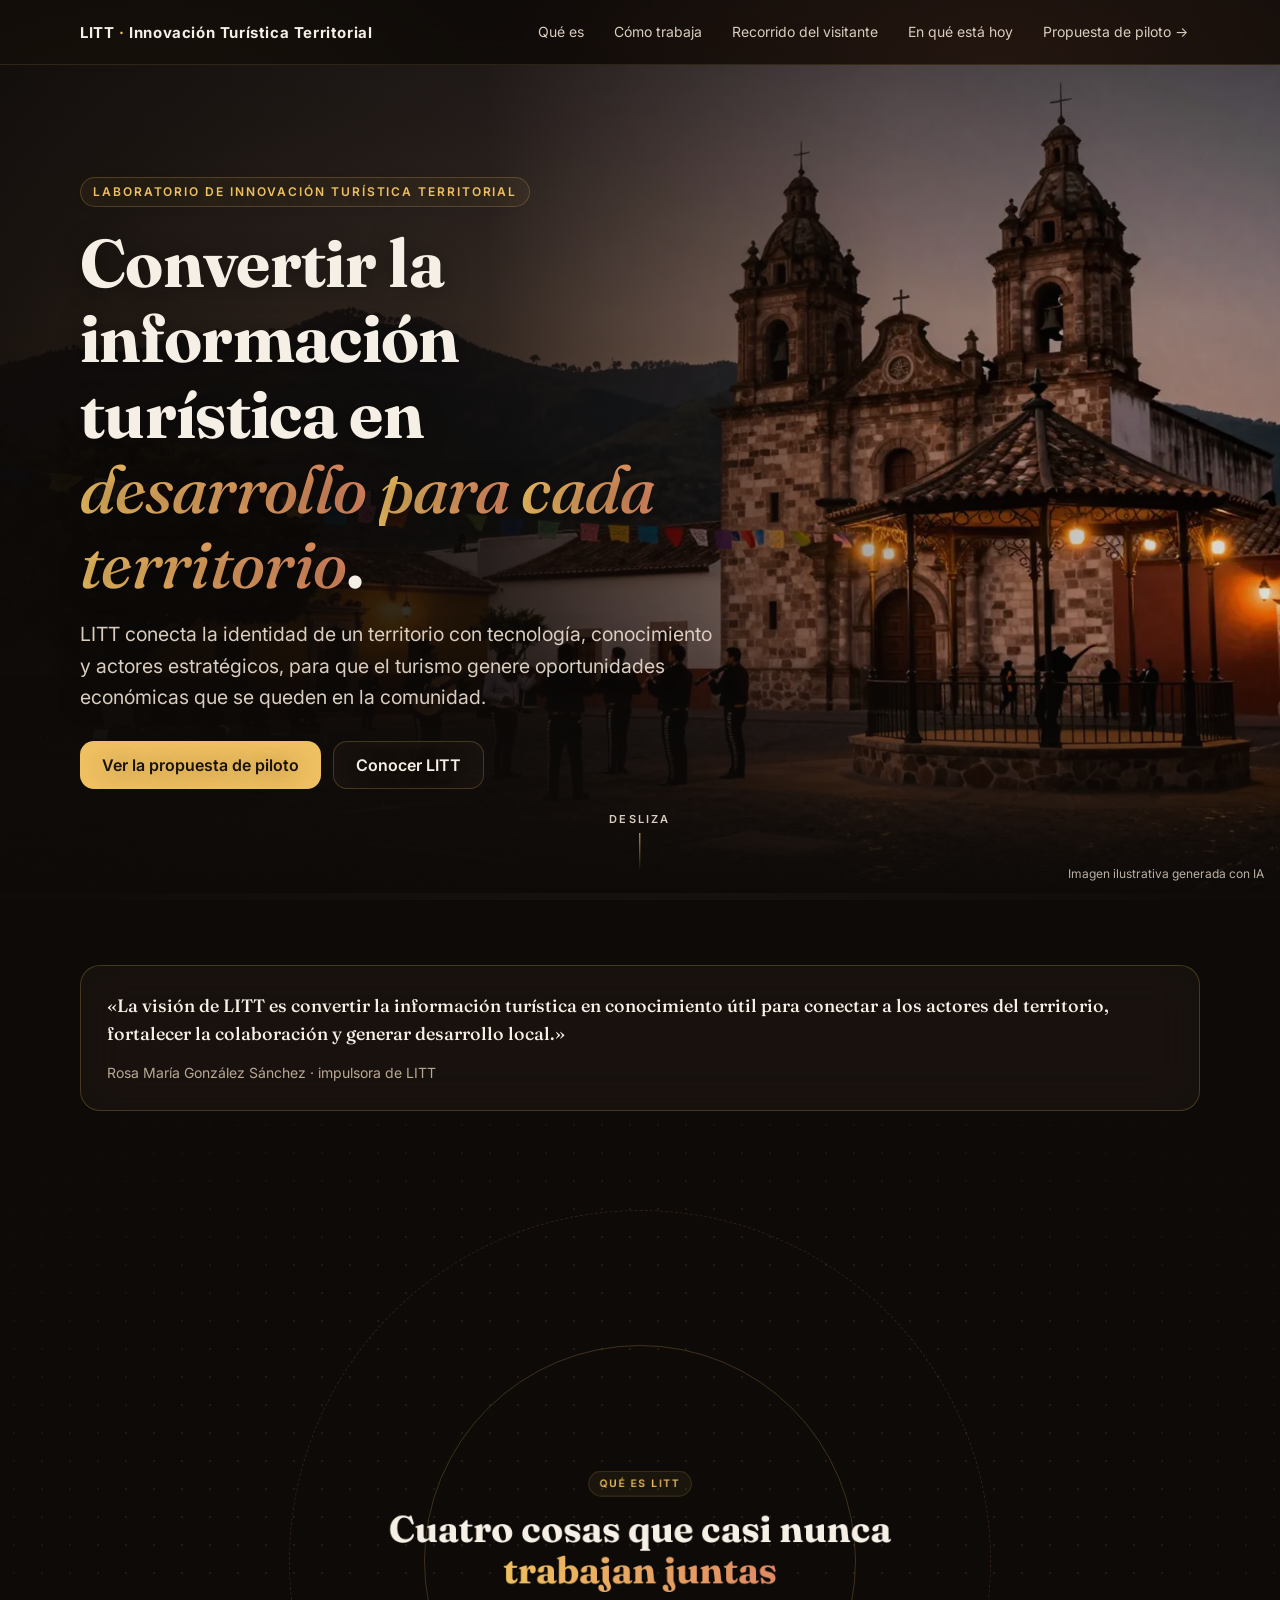
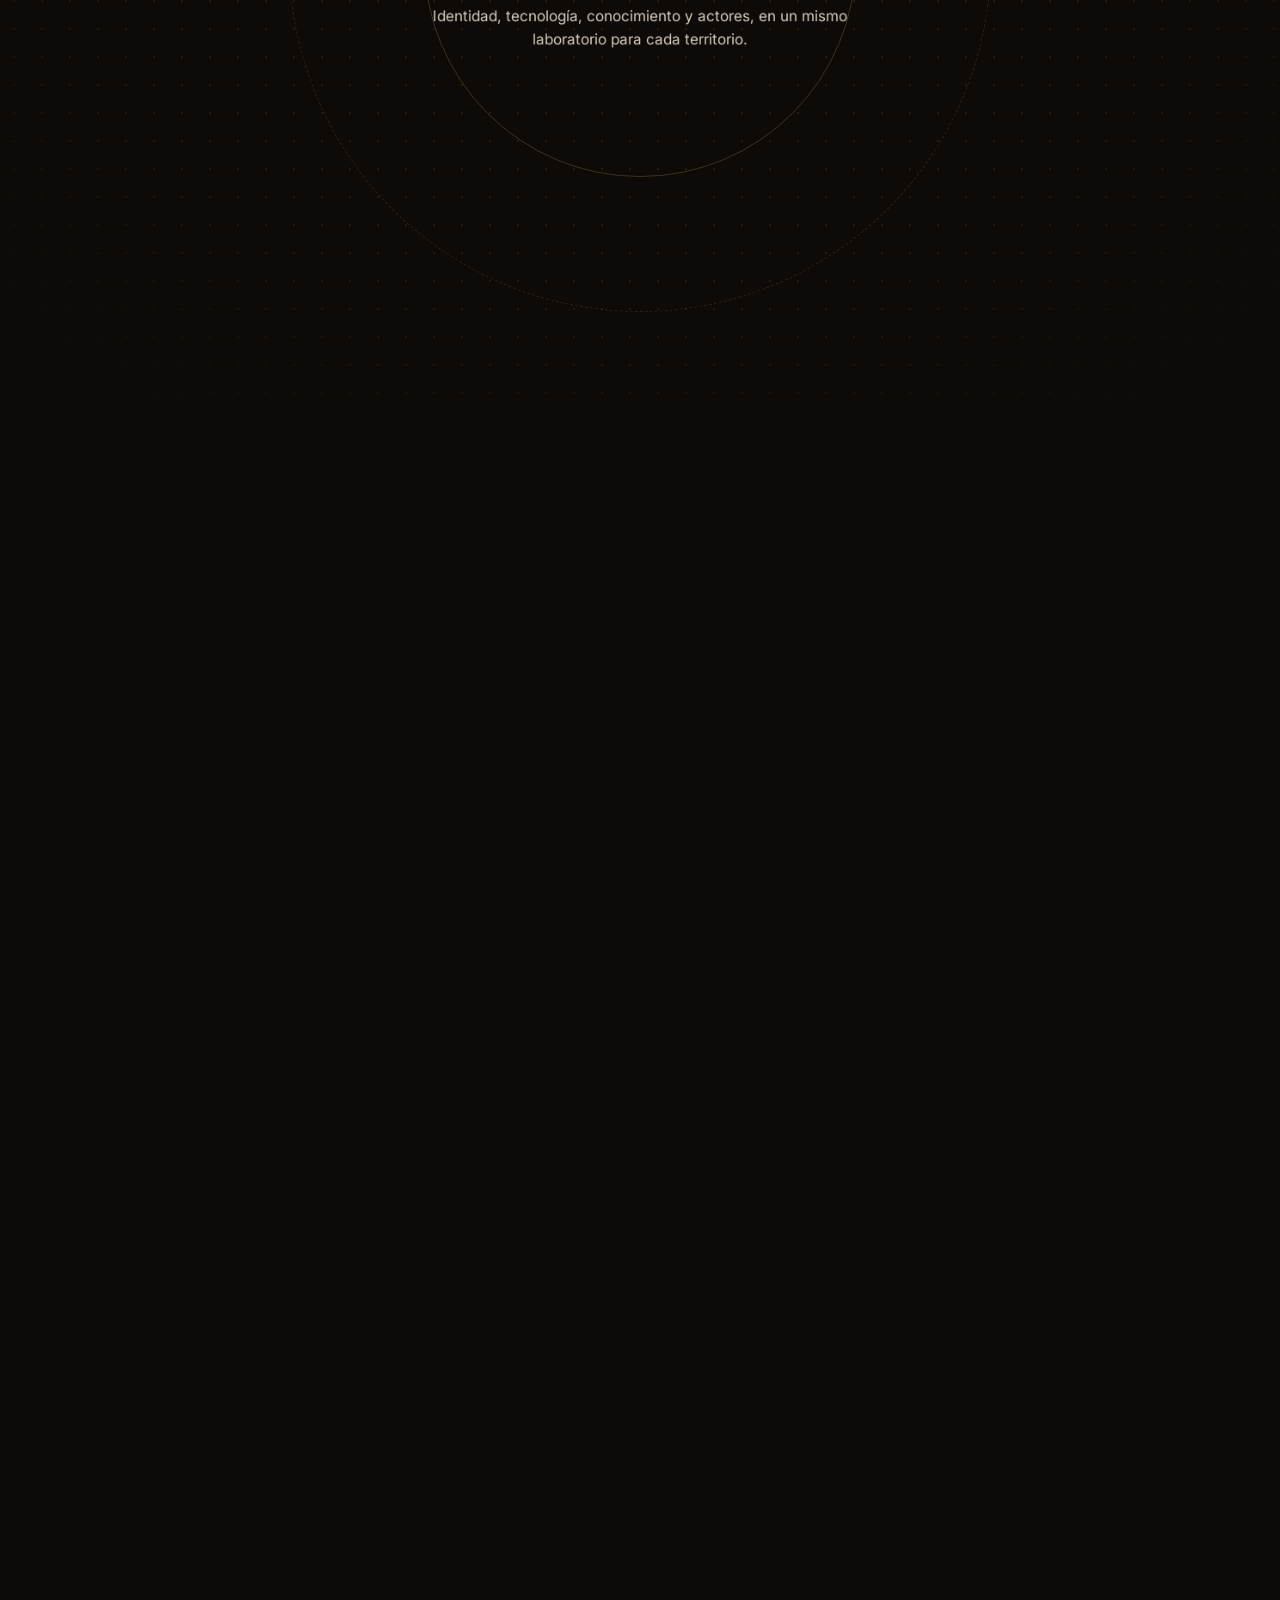
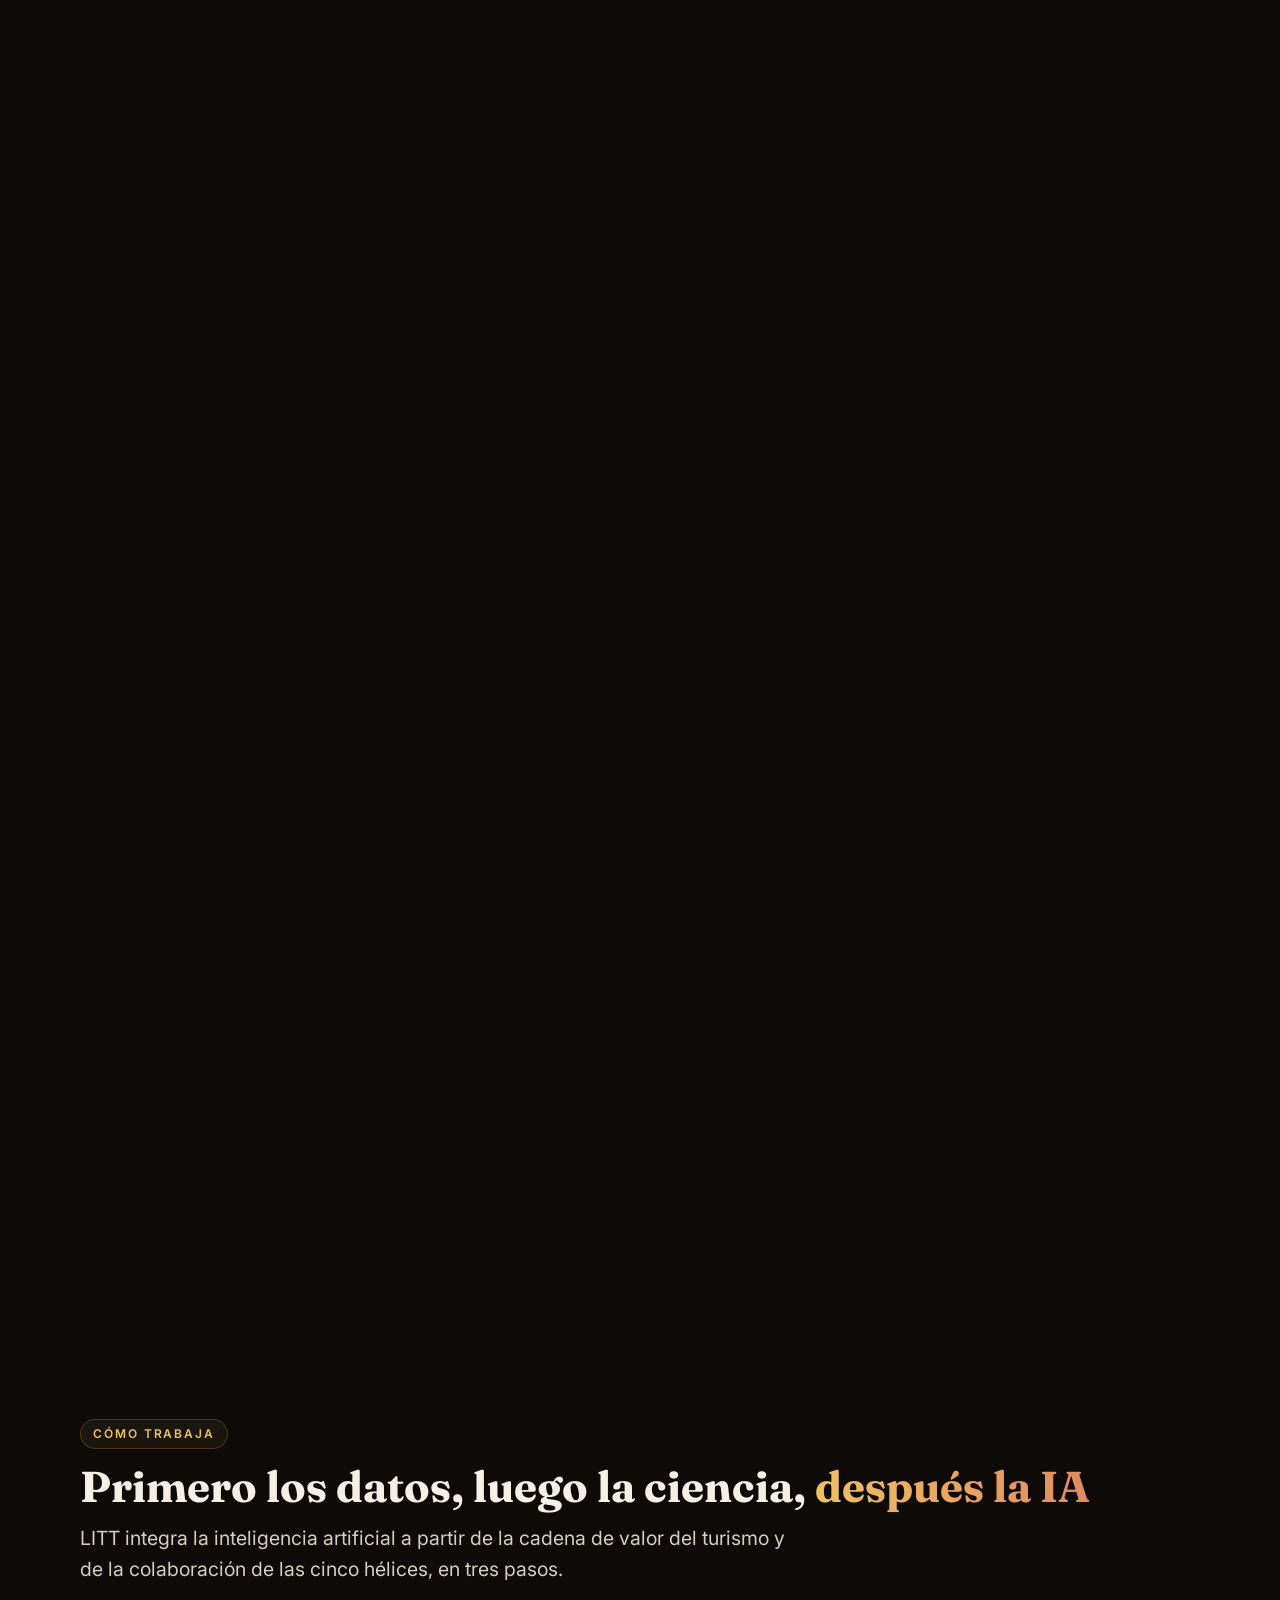
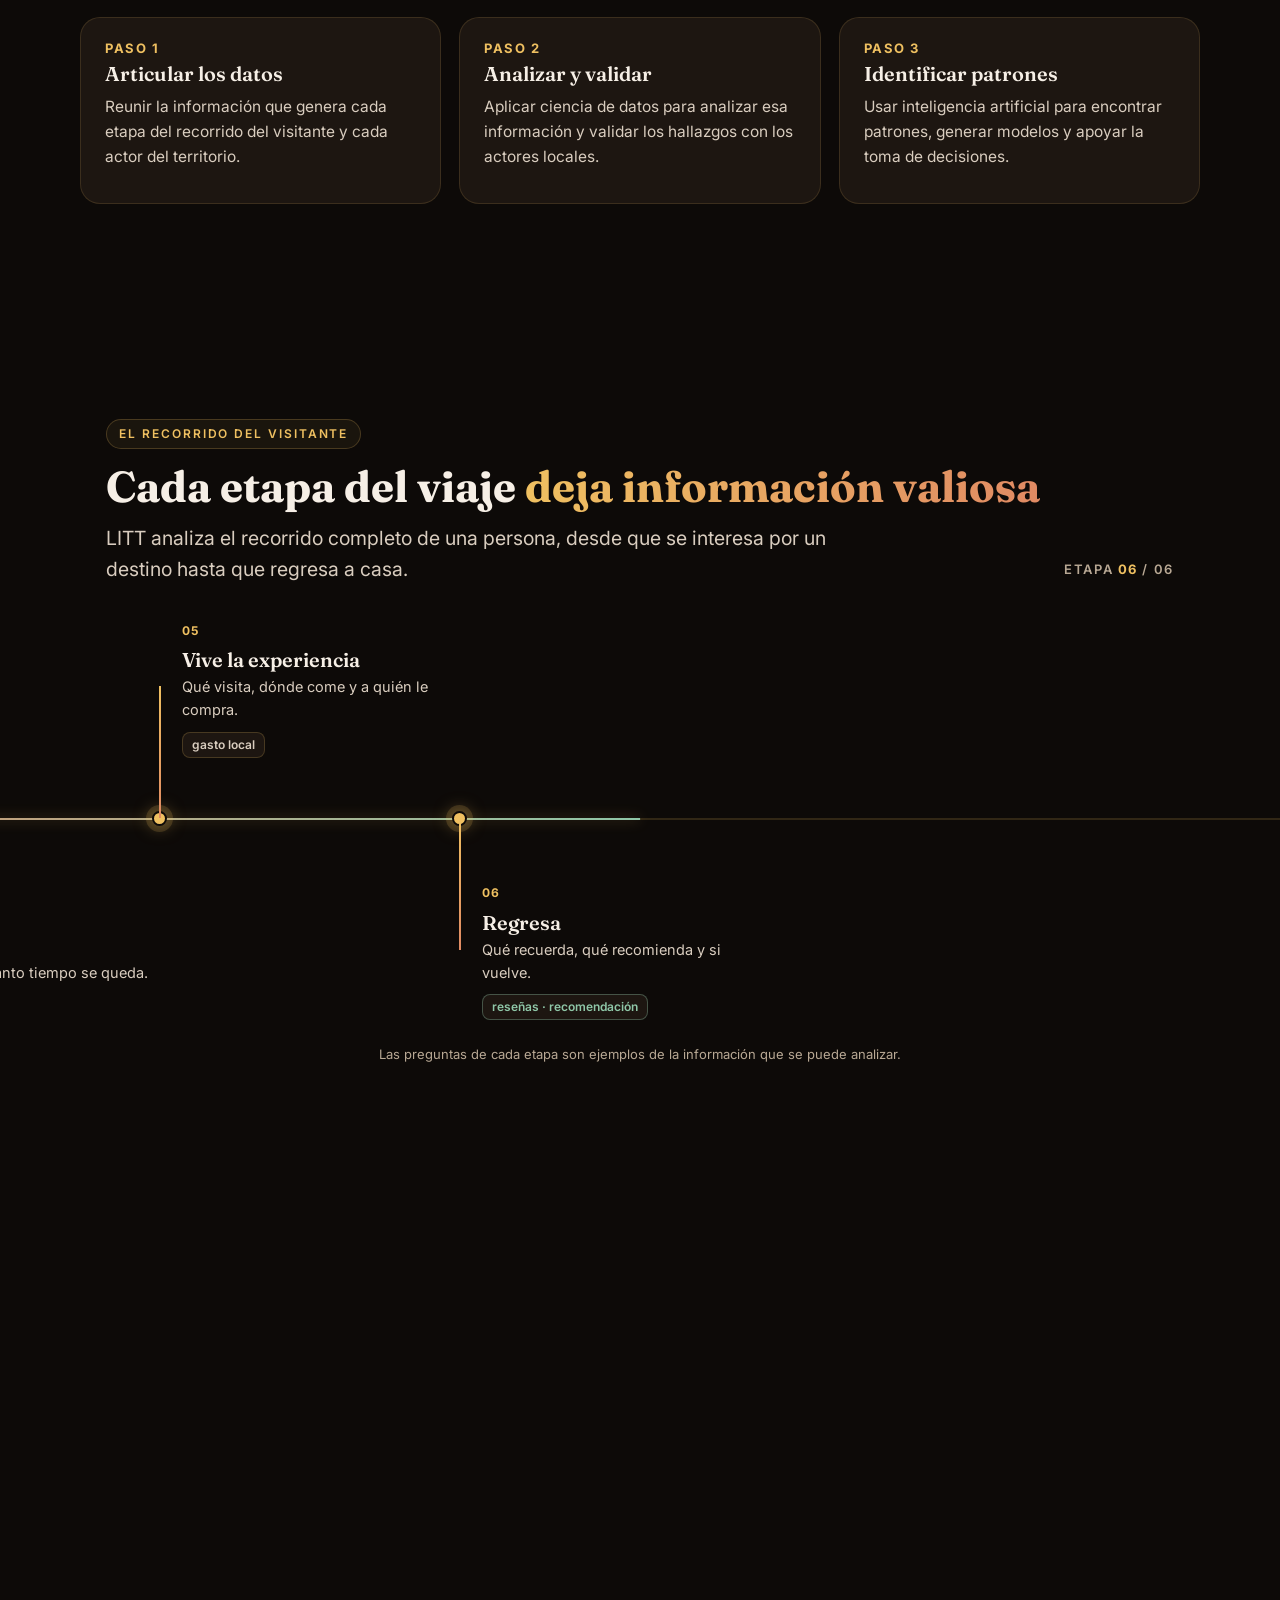
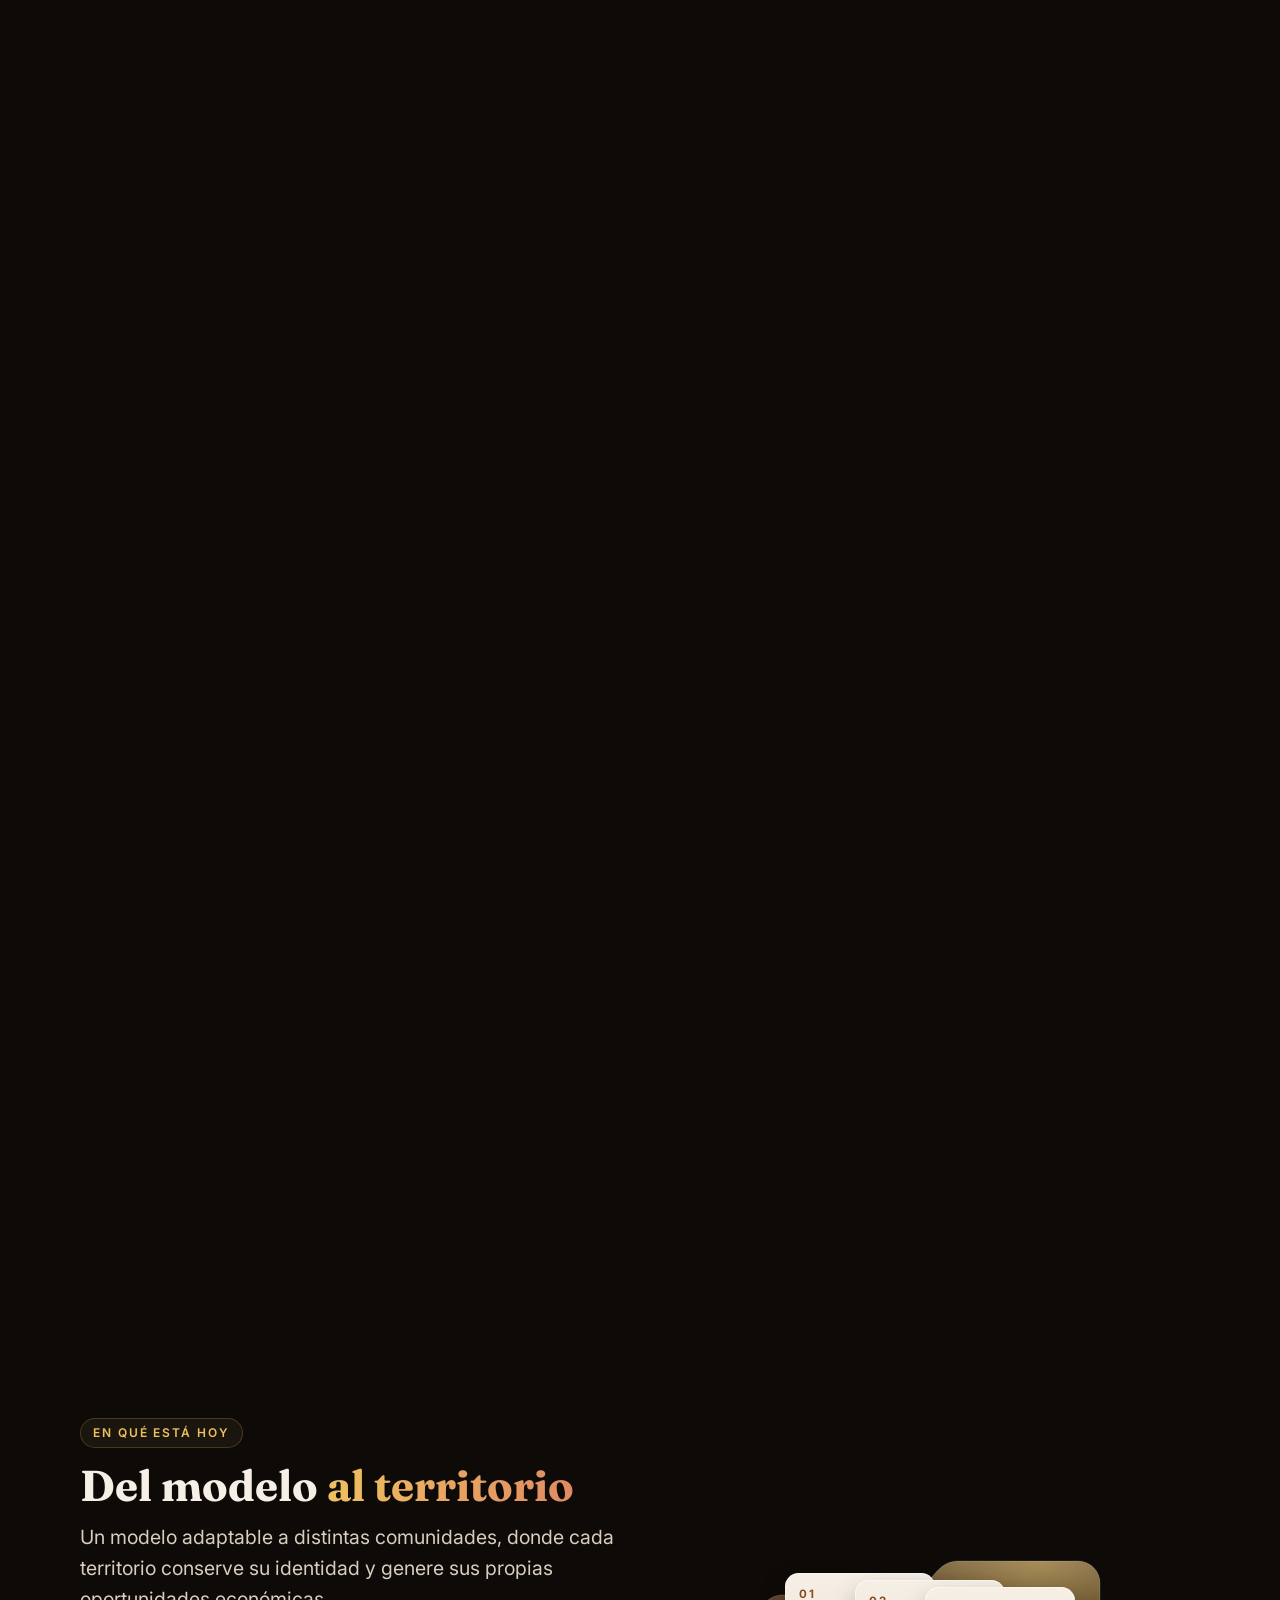
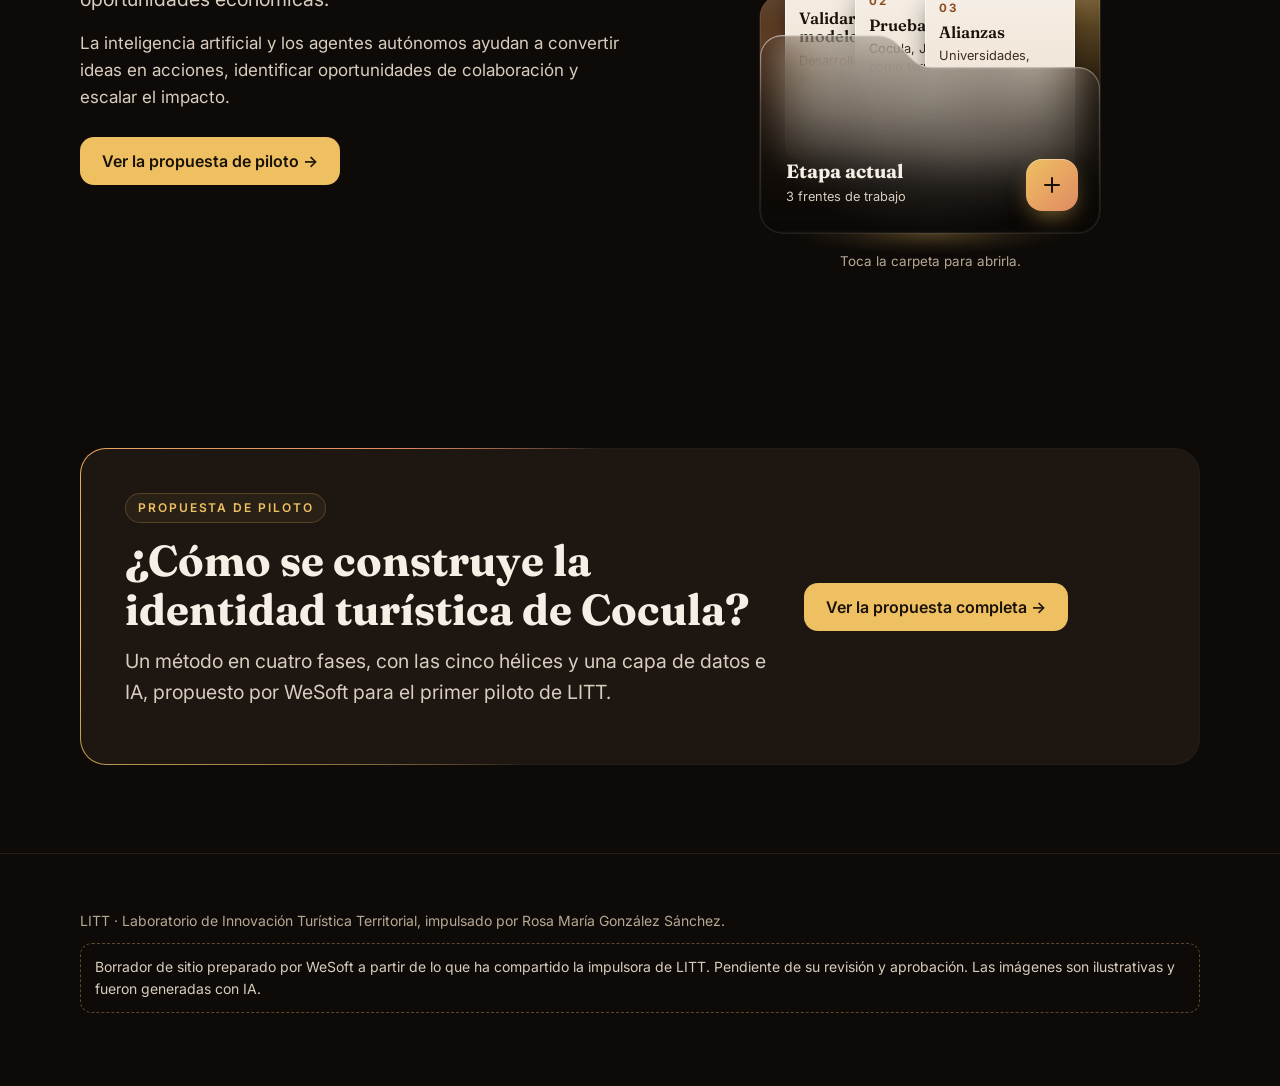
==== commit 793282dd: "feat: hero mariachi estilo Toucan, profundidad en Cocula y armonía de movimiento - Propuesta: hero c" ====
--- a/index.html
+++ b/index.html
@@ -34,7 +34,7 @@
 
 <main id="inicio">
   <!-- HERO -->
-  <section class="hero">
+  <section class="hero" data-fx-cine>
     <div class="hero-foto" aria-hidden="true">
       <video id="heroVideo" autoplay muted loop playsinline preload="none" poster="img/hero.webp"></video>
       <img src="img/hero.webp" alt="" width="1920" height="1080">
@@ -42,7 +42,7 @@
     <div class="envoltura hero-grid">
       <div class="hero-texto">
         <span class="eyebrow">Laboratorio de Innovación Turística Territorial</span>
-        <h1>Convertir la información turística en <span class="acento">desarrollo para cada territorio</span>.</h1>
+        <h1 data-fx-palabras>Convertir la información turística en <span class="acento acento-serif">desarrollo para cada territorio</span>.</h1>
         <p class="lead">LITT conecta la identidad de un territorio con tecnología, conocimiento y actores estratégicos, para que el turismo genere oportunidades económicas que se queden en la comunidad.</p>
         <div class="acciones">
           <a class="btn btn-oro" href="propuesta.html">Ver la propuesta de piloto</a>
@@ -50,6 +50,7 @@
         </div>
       </div>
     </div>
+    <a class="desliza" href="#que-es">Desliza<i aria-hidden="true"></i></a>
     <p class="credito-ia">Imagen ilustrativa generada con IA</p>
   </section>
 
--- a/assets/litt-fx.css
+++ b/assets/litt-fx.css
@@ -152,3 +152,70 @@
 .estado li{margin:8px 0;color:var(--ink-2)}
 .estado li strong{color:var(--ink)}
 .aviso{margin-top:10px;padding:12px 14px;border-radius:12px;border:1px dashed rgba(239,192,97,.35);color:var(--ink-2);font-size:14px}
+
+/* =====================================================================
+   Primeras secciones de la propuesta (ideas de Scrolltide re-implementadas en vanilla)
+   ===================================================================== */
+/* Titular palabra por palabra: desenfoque → nítido (data-fx-palabras) */
+.fx-palabra{display:inline-block;white-space:pre}
+.fx-palabras-on .fx-palabra{opacity:0;filter:blur(10px);transform:translateY(.35em);animation:fx-palabra .8s cubic-bezier(.2,.8,.2,1) forwards;animation-delay:calc(var(--w) * 70ms + 150ms)}
+@keyframes fx-palabra{to{opacity:1;filter:blur(0);transform:none}}
+.hero h1 .acento-serif{font-style:italic;font-weight:500}
+/* Portada que se vuelve marco de cine al hacer scroll (data-fx-cine en .hero) */
+.hero[data-fx-cine] .hero-foto{will-change:clip-path,transform}
+.hero[data-fx-cine] .hero-texto{will-change:transform,opacity}
+.desliza{position:absolute;left:50%;bottom:22px;transform:translateX(-50%);display:flex;flex-direction:column;align-items:center;gap:8px;color:var(--ink-2);font:600 11px/1 Inter;letter-spacing:.2em;text-transform:uppercase;text-decoration:none}
+.desliza i{width:1px;height:38px;background:linear-gradient(var(--oro),transparent);animation:fx-desliza 1.8s ease-in-out infinite;transform-origin:top}
+@keyframes fx-desliza{0%{transform:scaleY(0)}50%{transform:scaleY(1)}100%{transform:scaleY(1);opacity:0}}
+@media (max-width:760px){.desliza{display:none}}
+
+/* Expanded Cards: la tarjeta activa crece y muestra su texto */
+.expandir{display:flex;gap:14px;height:min(520px,70vh);margin-top:32px}
+.exp{position:relative;flex:1;min-width:0;border-radius:22px;overflow:hidden;cursor:pointer;border:1px solid rgba(239,192,97,.18);background:#140f0b;
+  transition:flex .7s cubic-bezier(.2,.8,.2,1),border-color .4s}
+.exp.activa{flex:2.6;border-color:rgba(239,192,97,.5)}
+.exp img{position:absolute;inset:0;width:100%;height:100%;object-fit:cover;transform:scale(1.08);transition:transform 1.2s cubic-bezier(.2,.8,.2,1),filter .7s}
+.exp:not(.activa) img{filter:saturate(.6) brightness(.7)}
+.exp.activa img{transform:scale(1)}
+.exp::after{content:"";position:absolute;inset:0;background:linear-gradient(180deg,rgba(13,10,8,.05) 30%,rgba(13,10,8,.88) 78%,rgba(13,10,8,.97))}
+.exp__txt{position:absolute;left:0;right:0;bottom:0;z-index:1;padding:26px}
+.exp__txt .num{display:block;margin-bottom:8px}
+.exp__txt h3{font-size:clamp(1.15rem,1.8vw,1.55rem);text-wrap:balance}
+.exp__txt p{color:var(--ink-2);margin:.5em 0 0;max-width:46ch;opacity:0;transform:translateY(10px);transition:opacity .5s .15s,transform .6s .15s}
+.exp.activa .exp__txt p{opacity:1;transform:none}
+.exp:focus-visible{outline:2px solid var(--oro);outline-offset:3px}
+@media (max-width:760px){
+  .expandir{flex-direction:column;height:auto}
+  .exp,.exp.activa{flex:none;height:300px}
+  .exp__txt h3{white-space:normal}
+  .exp__txt p{opacity:1;transform:none}
+  .exp:not(.activa) img{filter:none}
+}
+
+/* Texto que se ilumina palabra por palabra con el scroll (data-fx-leer) */
+.leer{font:500 clamp(1.45rem,3vw,2.3rem)/1.3 Fraunces,Georgia,serif;color:var(--ink);max-width:28ch;margin:22px 0 0}
+.leer .fx-w{transition:opacity .25s,color .25s}
+.leer-on .fx-w{opacity:.2}
+.leer-on .fx-w.on{opacity:1}
+.leer .fx-w.dest{color:var(--oro)}
+
+/* Zoom reveal: la foto se abre desde un recorte al entrar (data-fx-zoom en la figura) */
+[data-fx-zoom] img{will-change:clip-path,transform}
+@media (prefers-reduced-motion:reduce){.desliza i{animation:none}.exp,.exp img,.exp__txt p{transition:none}}
+
+/* Tarjetas que salen hacia adelante (data-fx-profundidad, Cocula) */
+.prof-on{perspective:1200px;perspective-origin:50% 0%}
+.prof-on>*{transform-origin:50% 100%;will-change:transform,opacity}
+
+/* Parallax de la sierra (dos capas) y fila de la galería */
+.sierra path{will-change:transform}
+
+/* Cabeceras de sección: misma entrada en toda la página */
+.cab-js .cab{opacity:0;transform:translateY(26px);filter:blur(6px);
+  transition:opacity .8s cubic-bezier(.2,.8,.2,1),transform .9s cubic-bezier(.2,.8,.2,1),filter .8s}
+.cab-js .cab-2{transition-delay:.09s}
+.cab-js .cab-vista .cab{opacity:1;transform:none;filter:none}
+@media (prefers-reduced-motion:reduce){.cab-js .cab{opacity:1;transform:none;filter:none;transition:none}}
+
+/* Hero estilo Toucan (propuesta): el sujeto vive a la derecha; en móvil no se corta */
+.hero-foto--der img,.hero-foto--der video{object-position:84% 50%}
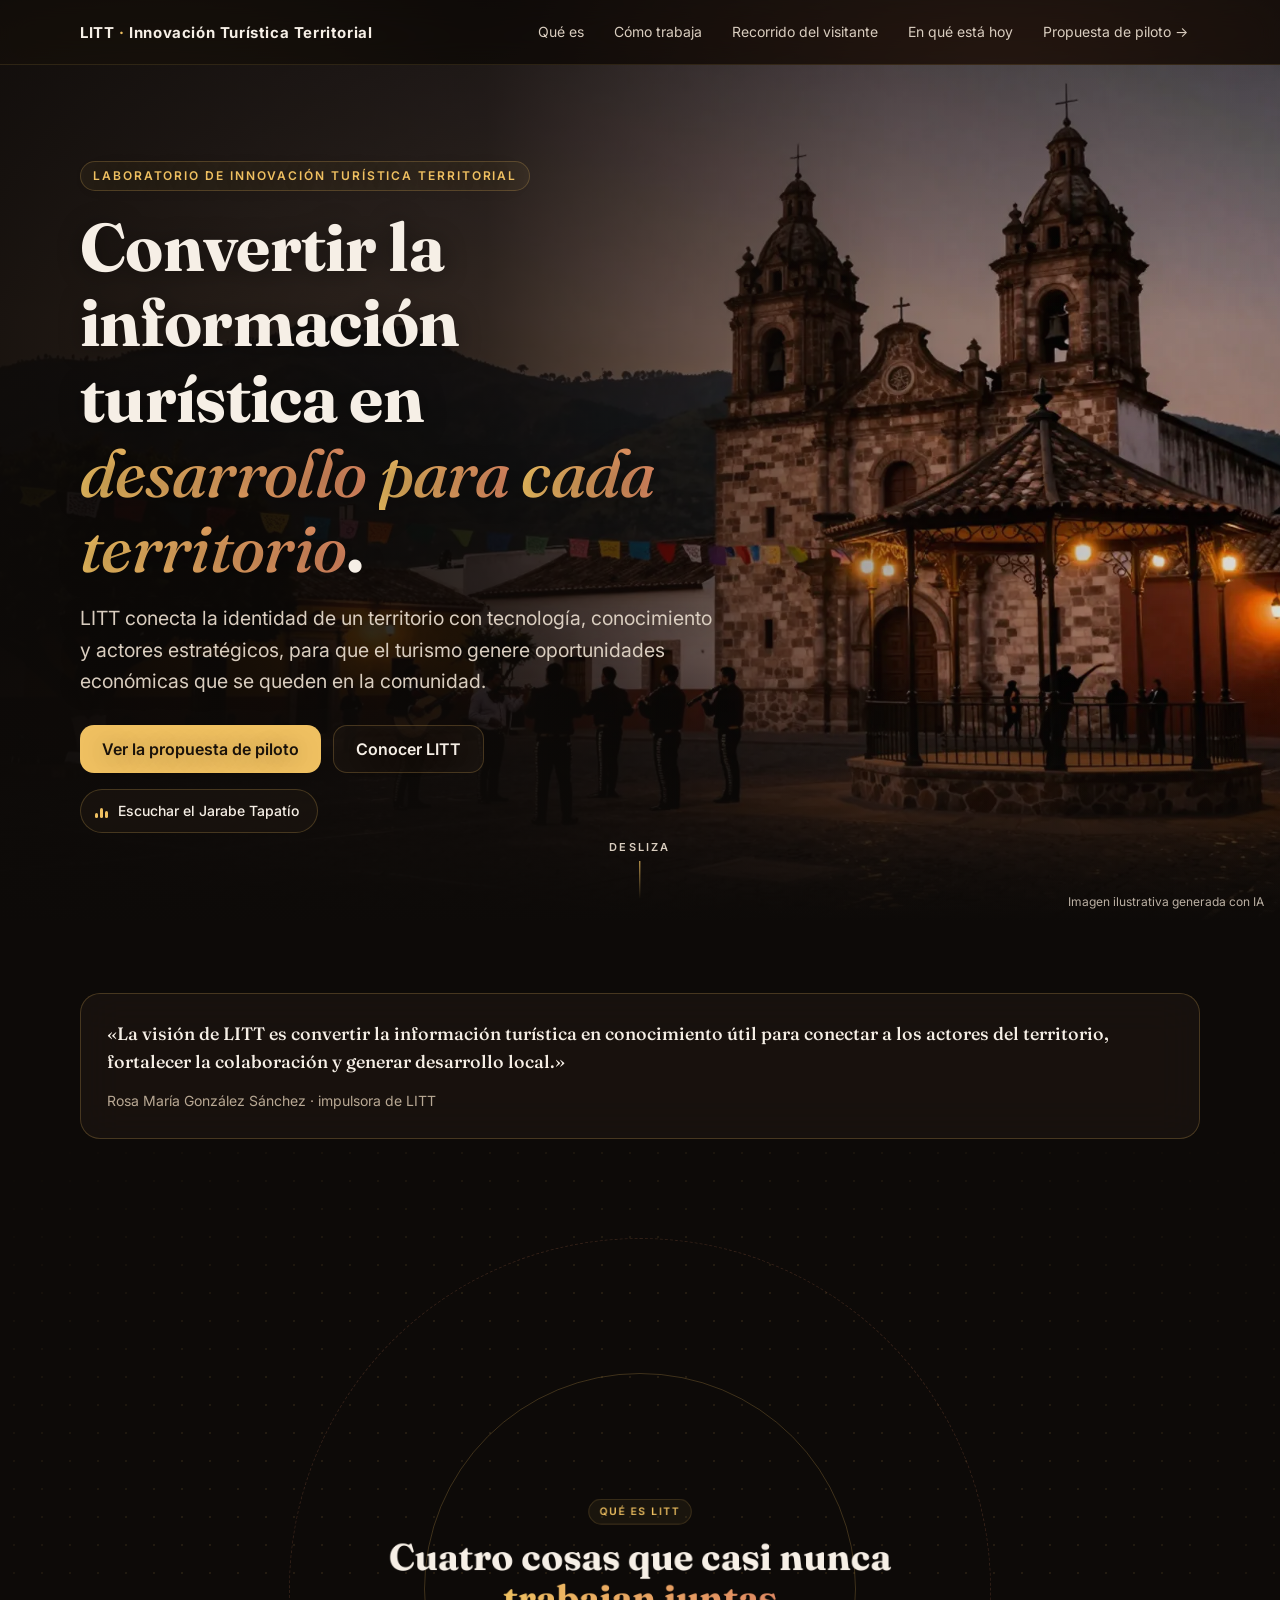
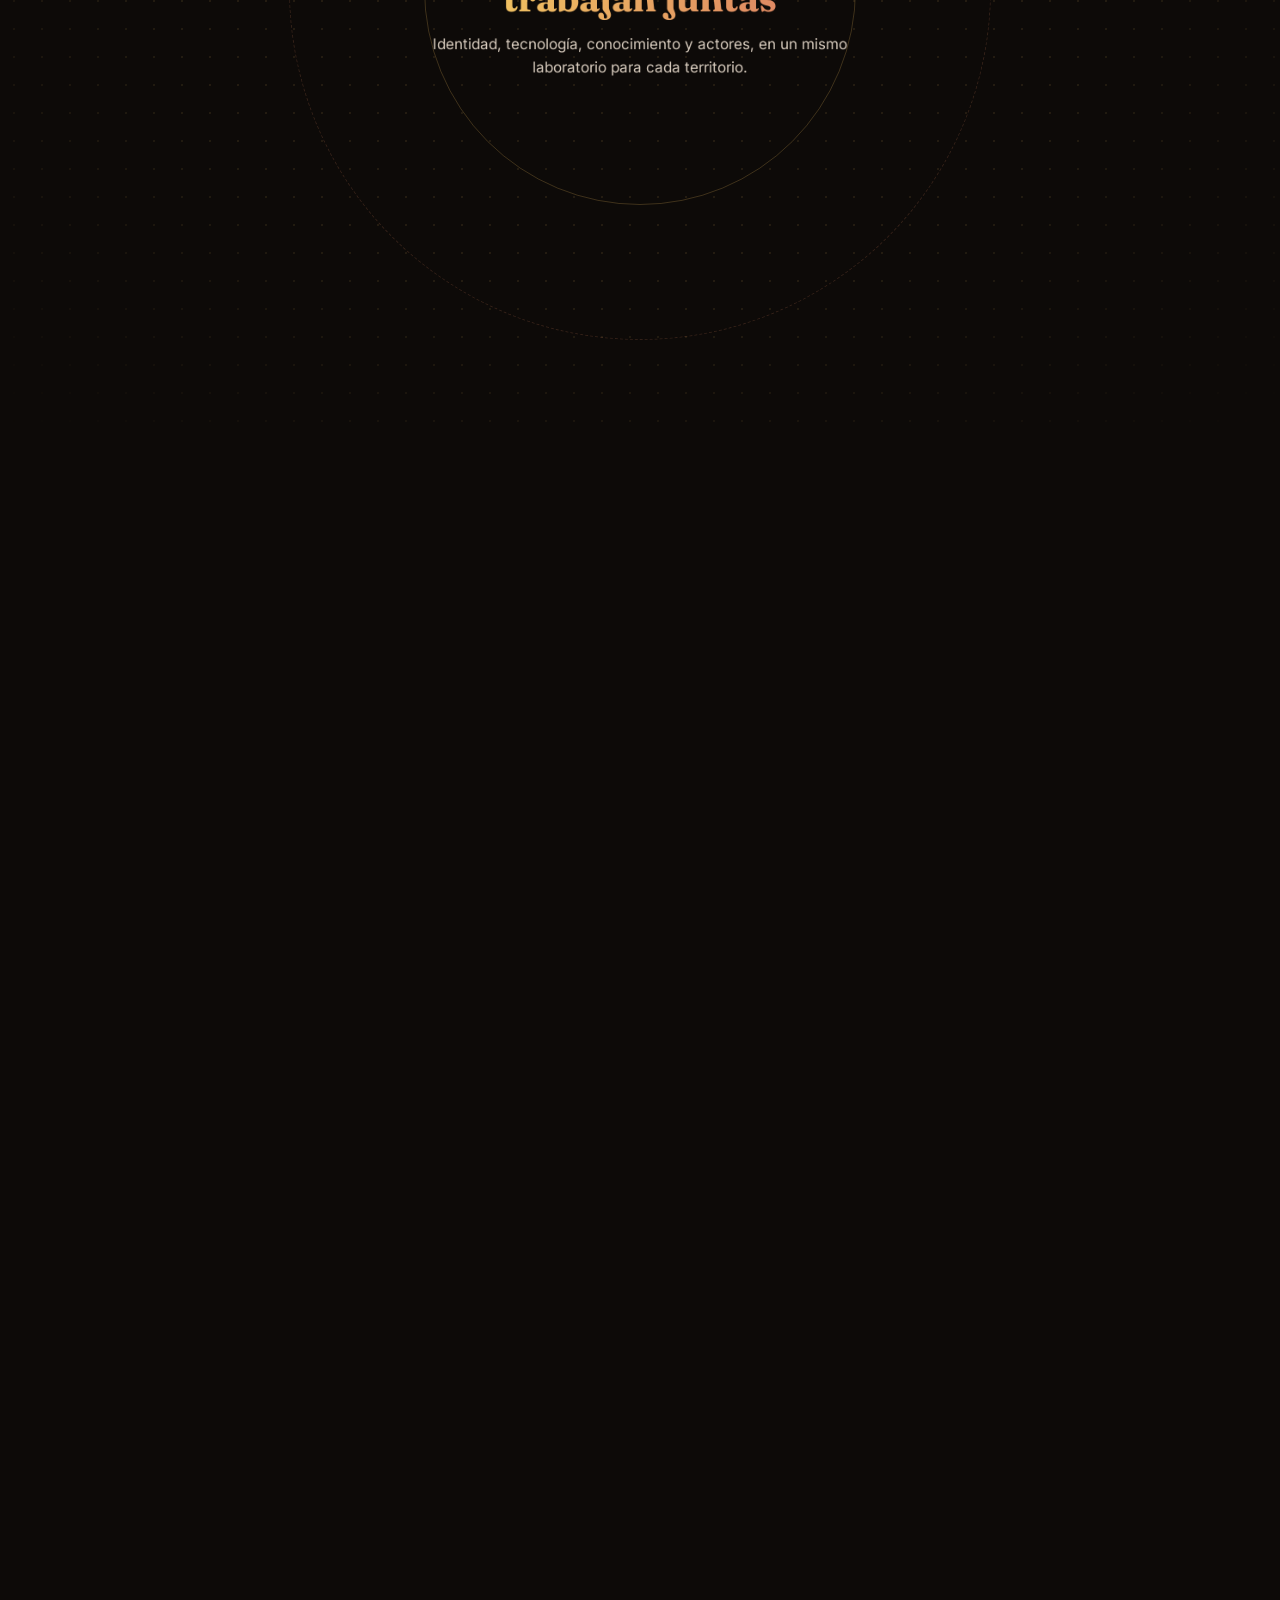
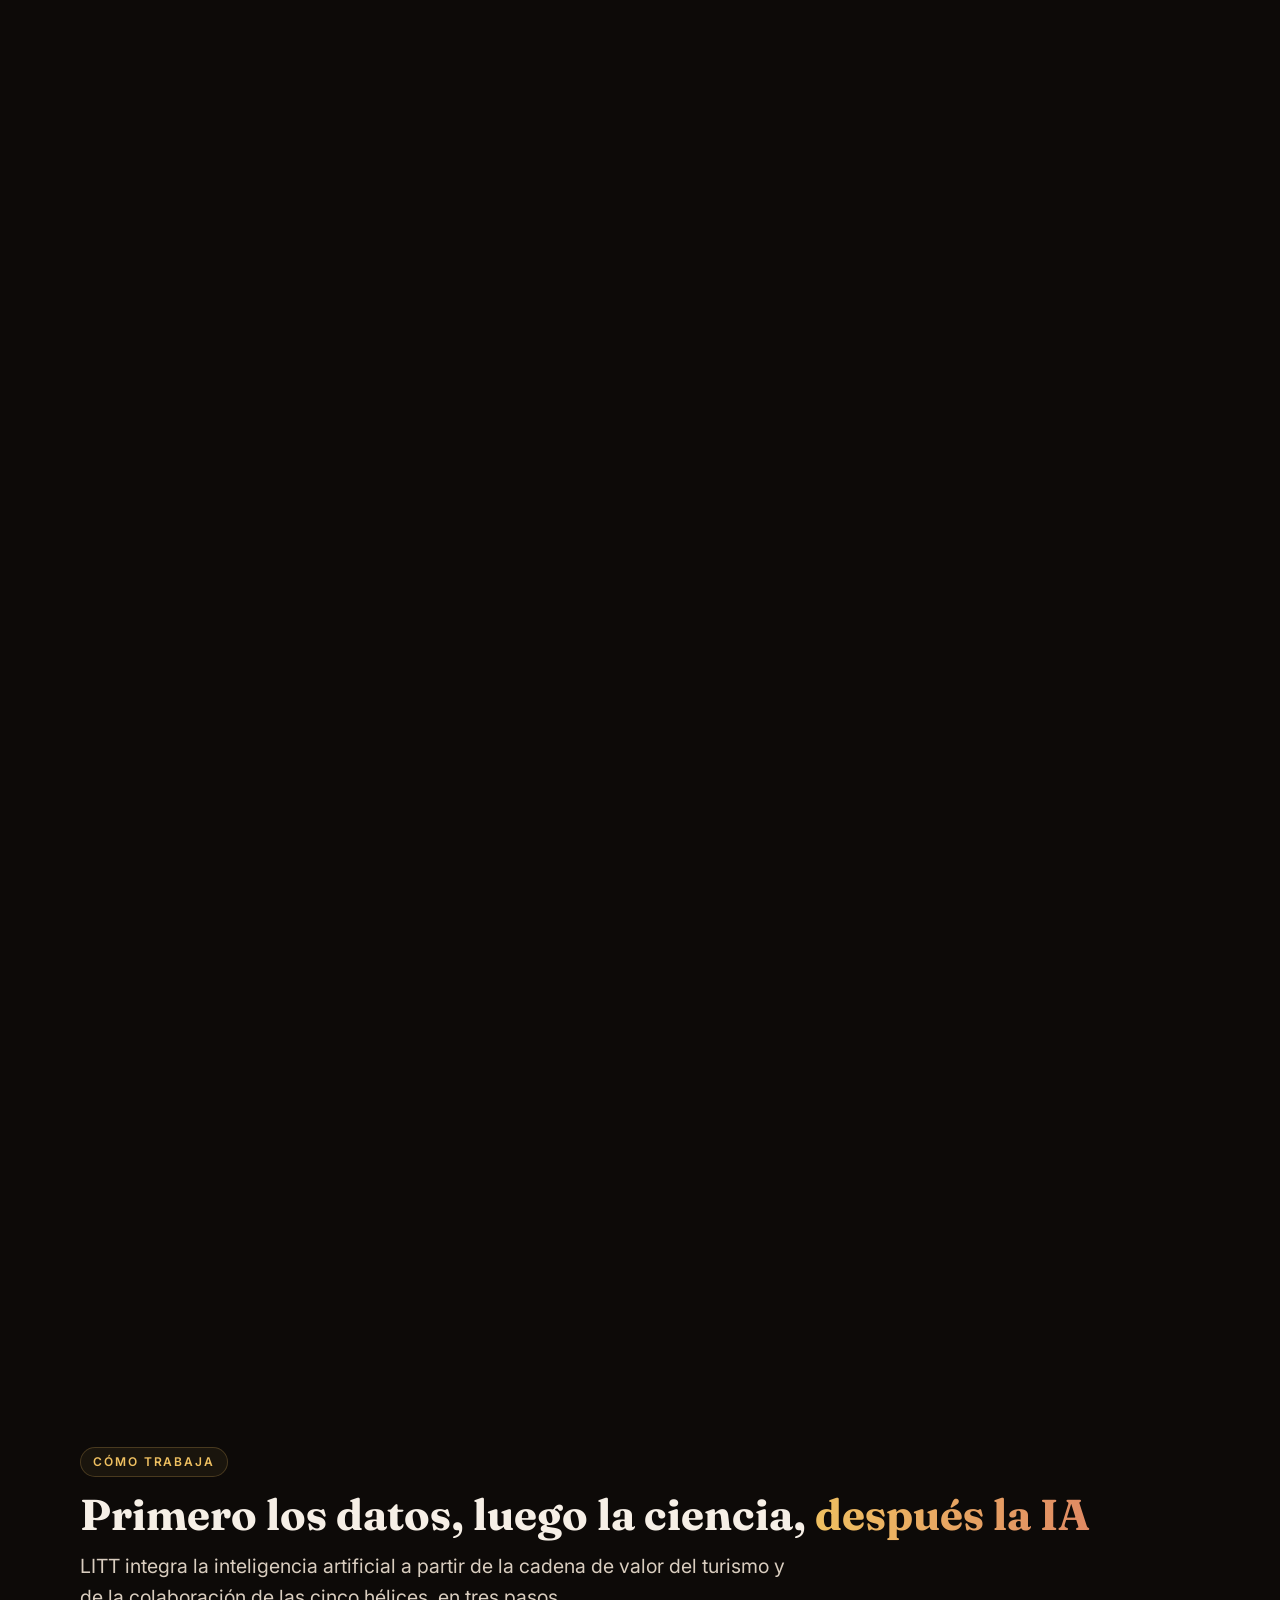
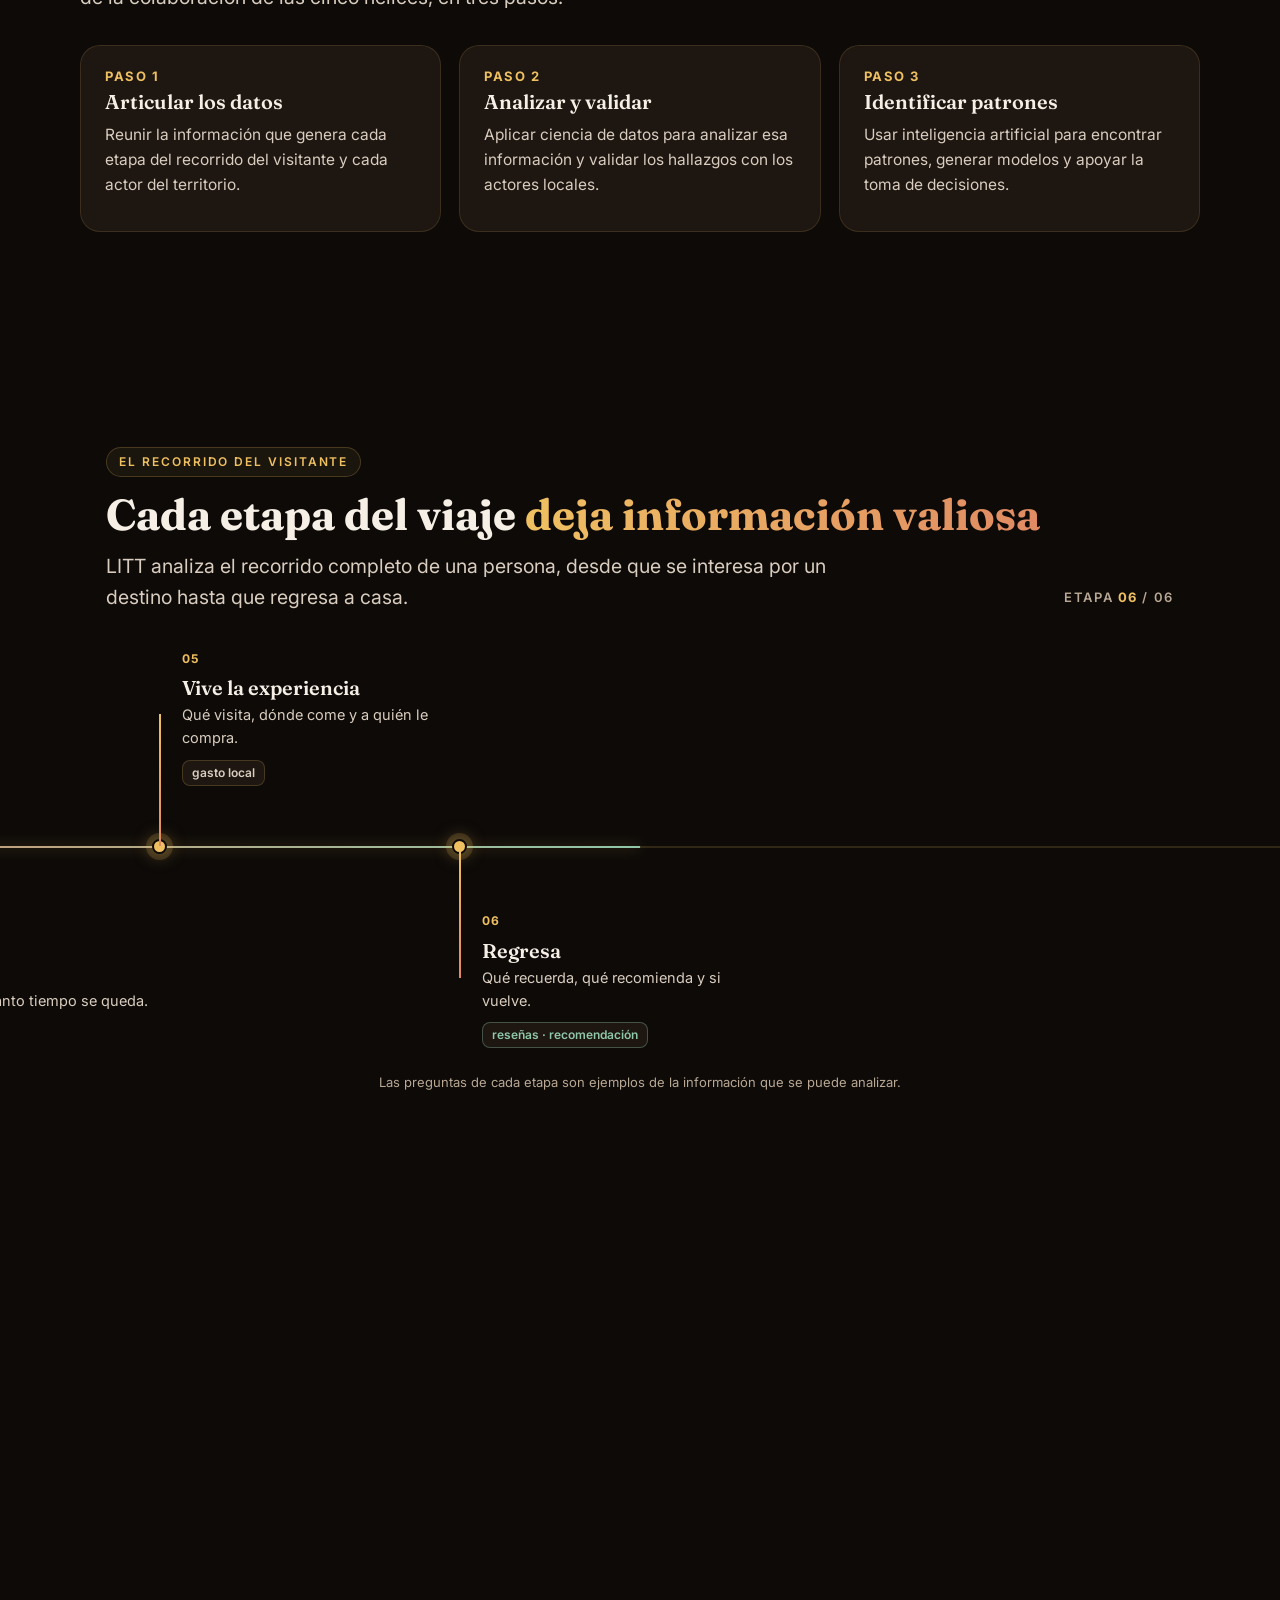
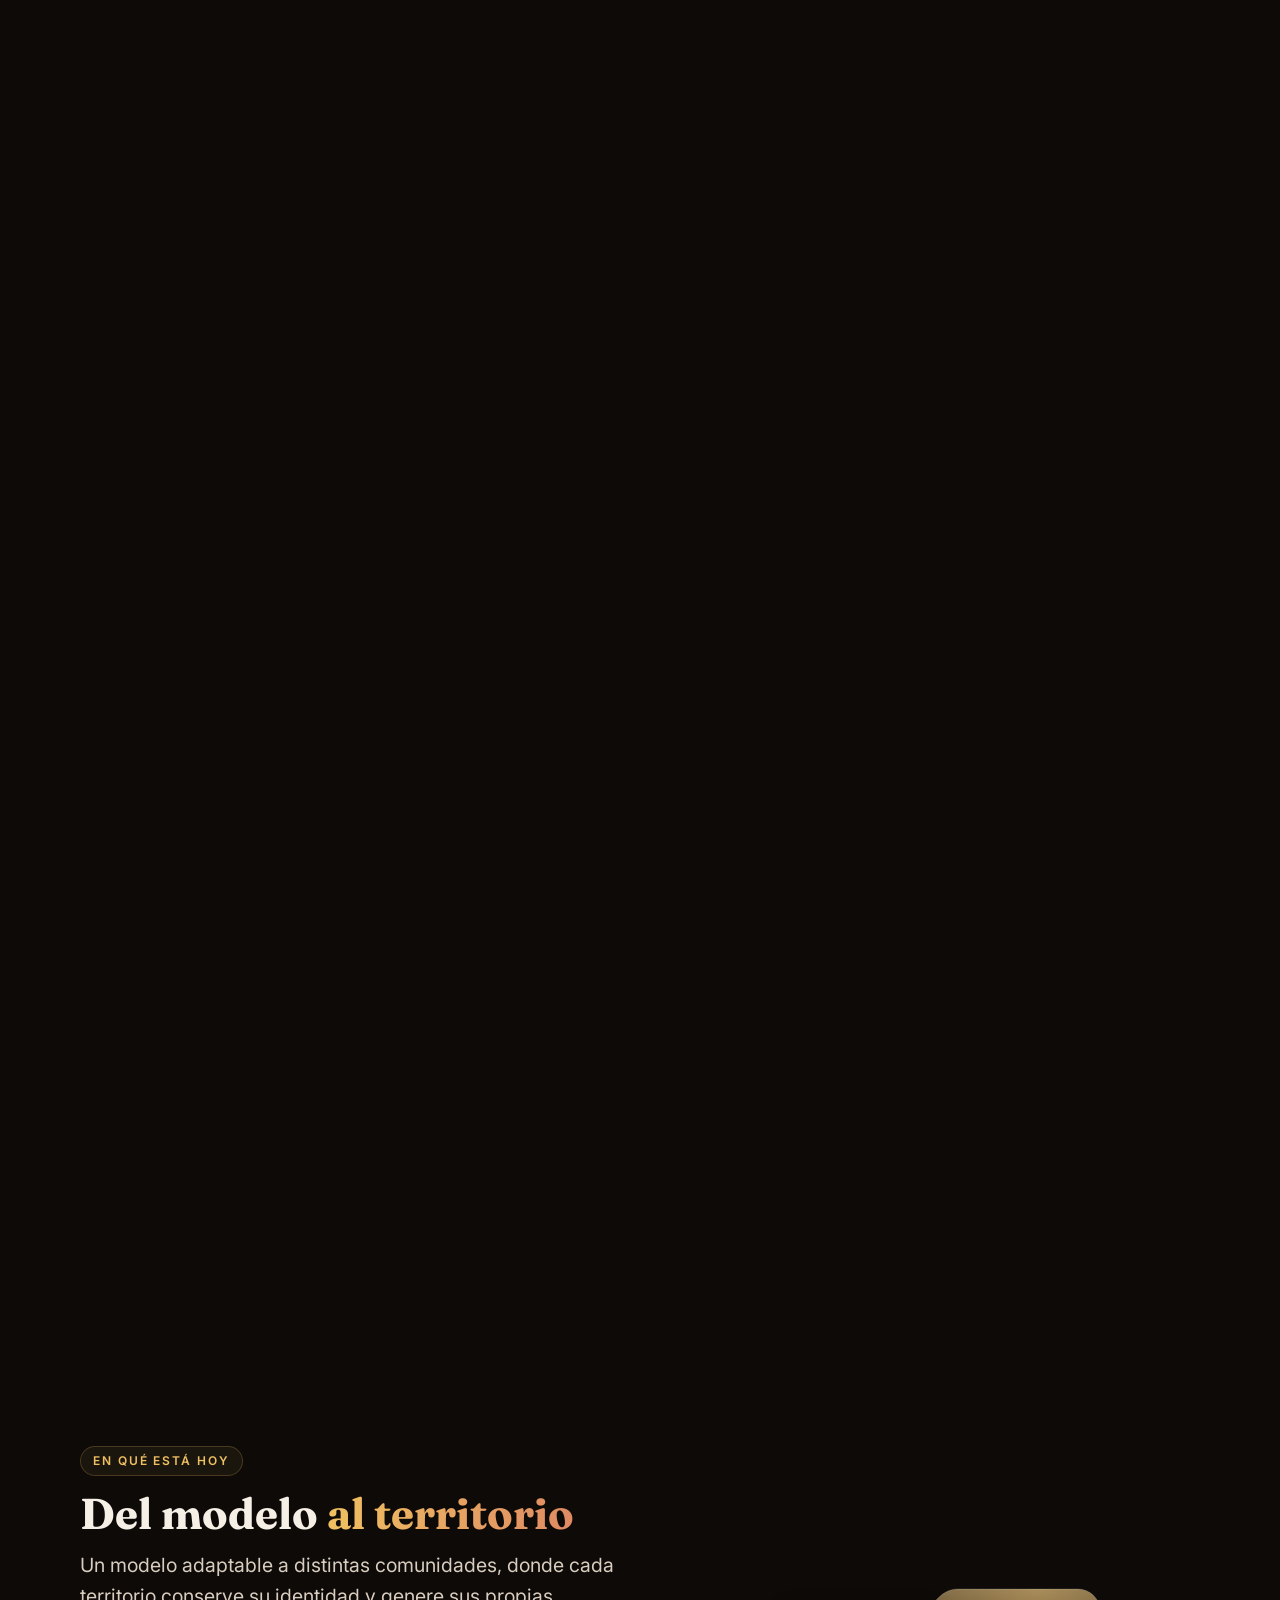
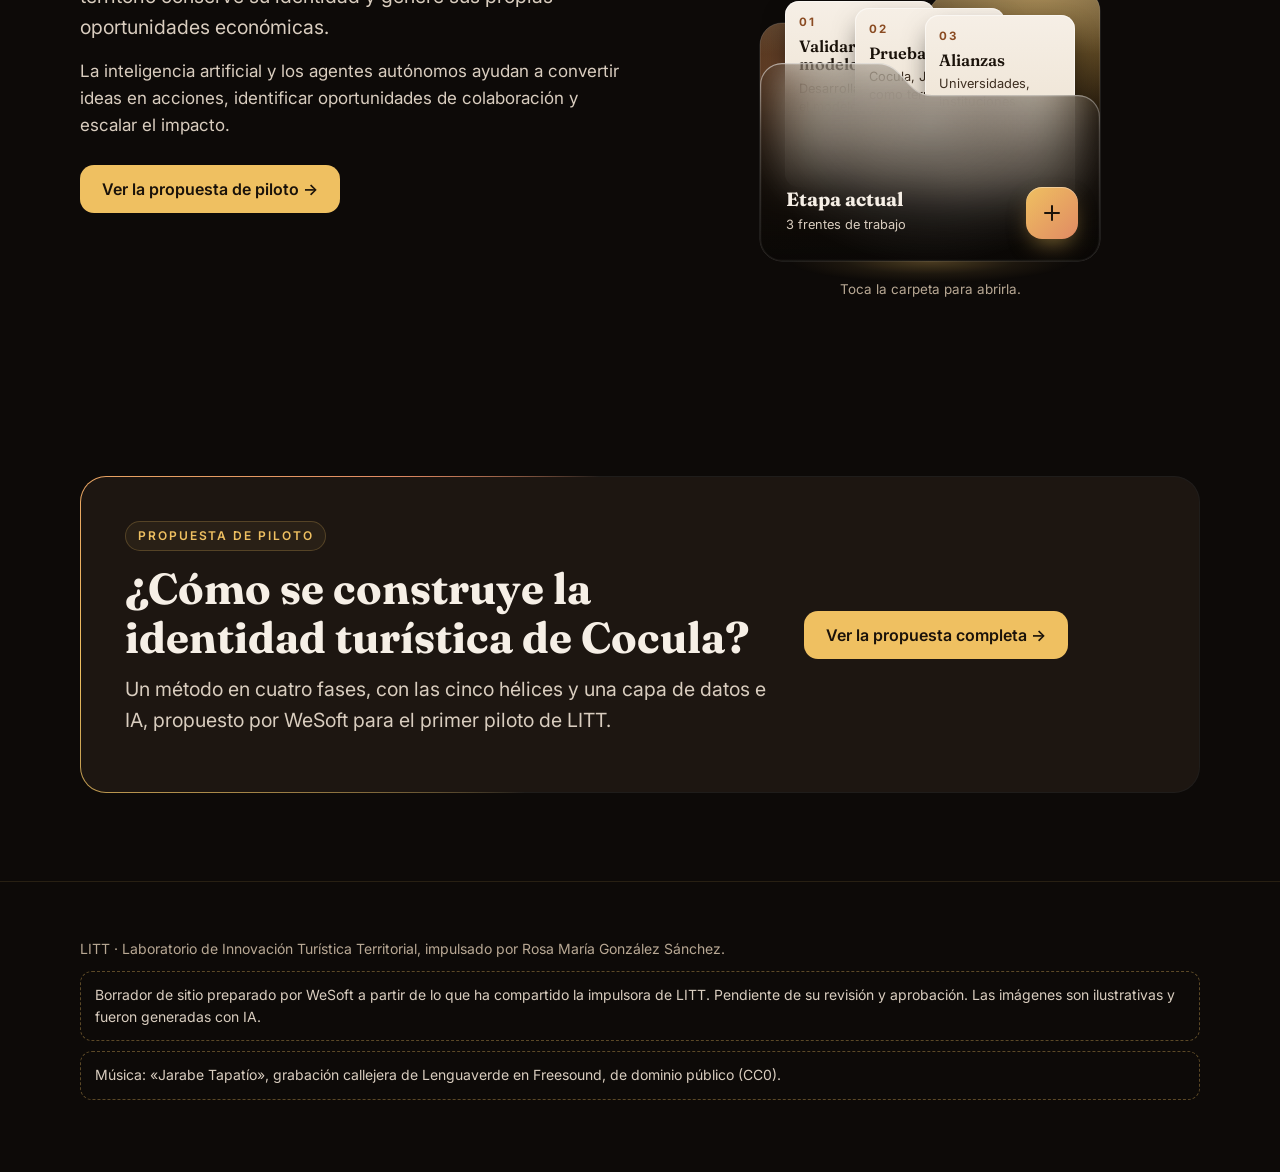
==== commit c7c2b4d8: "feat: música de mariachi (Jarabe Tapatío CC0) y video del index con movimiento - Botón «Escuchar…» e" ====
--- a/index.html
+++ b/index.html
@@ -48,6 +48,7 @@
           <a class="btn btn-oro" href="propuesta.html">Ver la propuesta de piloto</a>
           <a class="btn btn-vidrio" href="#que-es">Conocer LITT</a>
         </div>
+        <button class="sonido" type="button" data-fx-sonido="audio/jarabe-plaza.mp3" data-texto="Escuchar el Jarabe Tapatío" aria-pressed="false"><i aria-hidden="true"><b></b><b></b><b></b></i><span>Escuchar el Jarabe Tapatío</span></button>
       </div>
     </div>
     <a class="desliza" href="#que-es">Desliza<i aria-hidden="true"></i></a>
@@ -187,6 +188,7 @@
   <div class="envoltura">
     <p>LITT · Laboratorio de Innovación Turística Territorial, impulsado por Rosa María González Sánchez.</p>
     <p class="aviso">Borrador de sitio preparado por WeSoft a partir de lo que ha compartido la impulsora de LITT. Pendiente de su revisión y aprobación. Las imágenes son ilustrativas y fueron generadas con IA.</p>
+    <p class="aviso">Música: «Jarabe Tapatío», grabación callejera de Lenguaverde en Freesound, de dominio público (CC0).</p>
   </div>
 </footer>
 
--- a/assets/litt-fx.css
+++ b/assets/litt-fx.css
@@ -219,3 +219,18 @@
 
 /* Hero estilo Toucan (propuesta): el sujeto vive a la derecha; en móvil no se corta */
 .hero-foto--der img,.hero-foto--der video{object-position:84% 50%}
+
+/* Botón de sonido del hero (vidrio, igual que .btn-vidrio) con ecualizador que baila al sonar */
+.sonido{display:inline-flex;align-items:center;gap:10px;min-height:44px;margin-top:16px;padding:0 18px 0 14px;border-radius:999px;
+  font:500 14px/1 Inter,system-ui,sans-serif;color:var(--ink);background:rgba(32,24,18,.55);border:1px solid var(--glass-borde);cursor:pointer;
+  -webkit-backdrop-filter:blur(10px);backdrop-filter:blur(10px)}
+.sonido:hover{background:rgba(239,192,97,.12)}
+.sonido:focus-visible{outline:2px solid var(--oro);outline-offset:3px}
+.sonido i{display:inline-flex;align-items:flex-end;gap:2px;height:14px}
+.sonido i b{display:block;width:3px;height:5px;border-radius:2px;background:var(--oro)}
+.sonido i b:nth-child(2){height:10px}.sonido i b:nth-child(3){height:7px}
+.sonido.on{border-color:rgba(239,192,97,.55)}
+.sonido.on i b{animation:fx-eq .9s ease-in-out infinite alternate}
+.sonido.on i b:nth-child(2){animation-delay:-.3s}.sonido.on i b:nth-child(3){animation-delay:-.6s}
+@keyframes fx-eq{from{height:3px}to{height:14px}}
+@media (prefers-reduced-motion:reduce){.sonido.on i b{animation:none}}
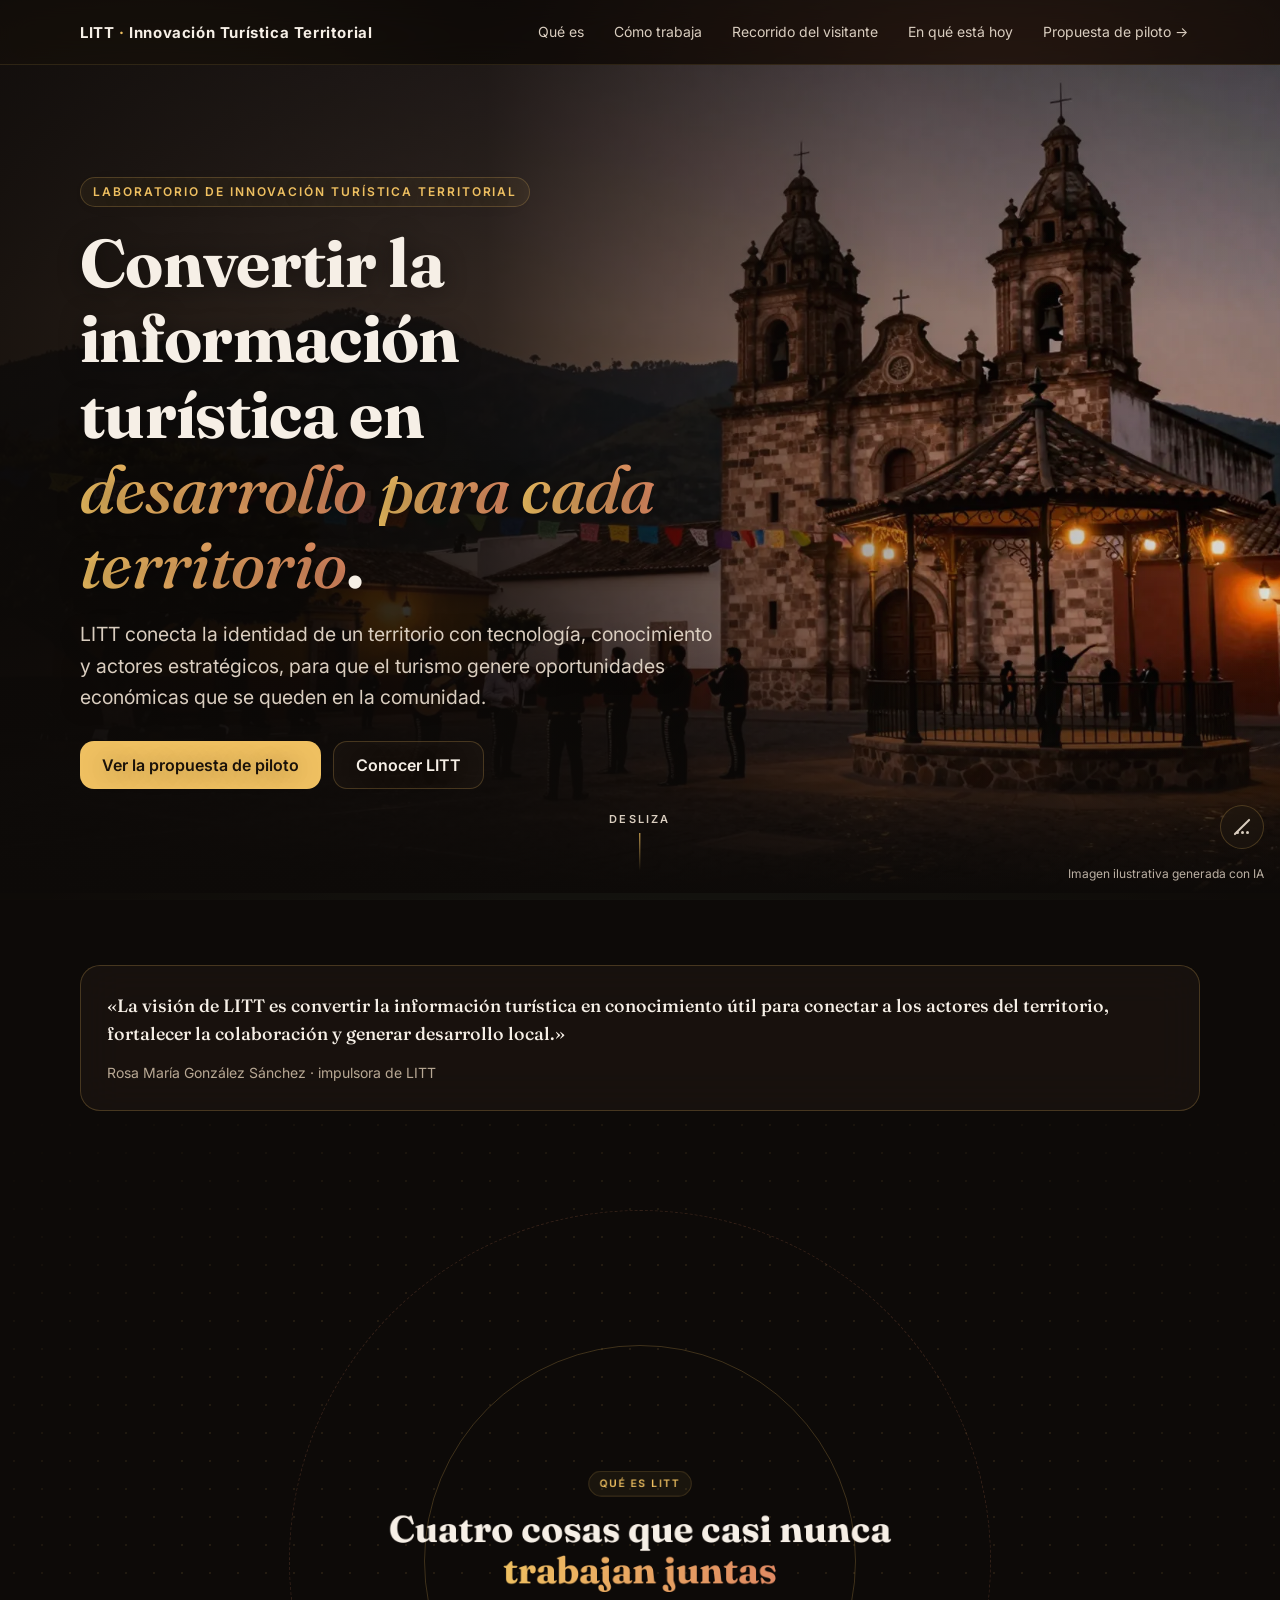
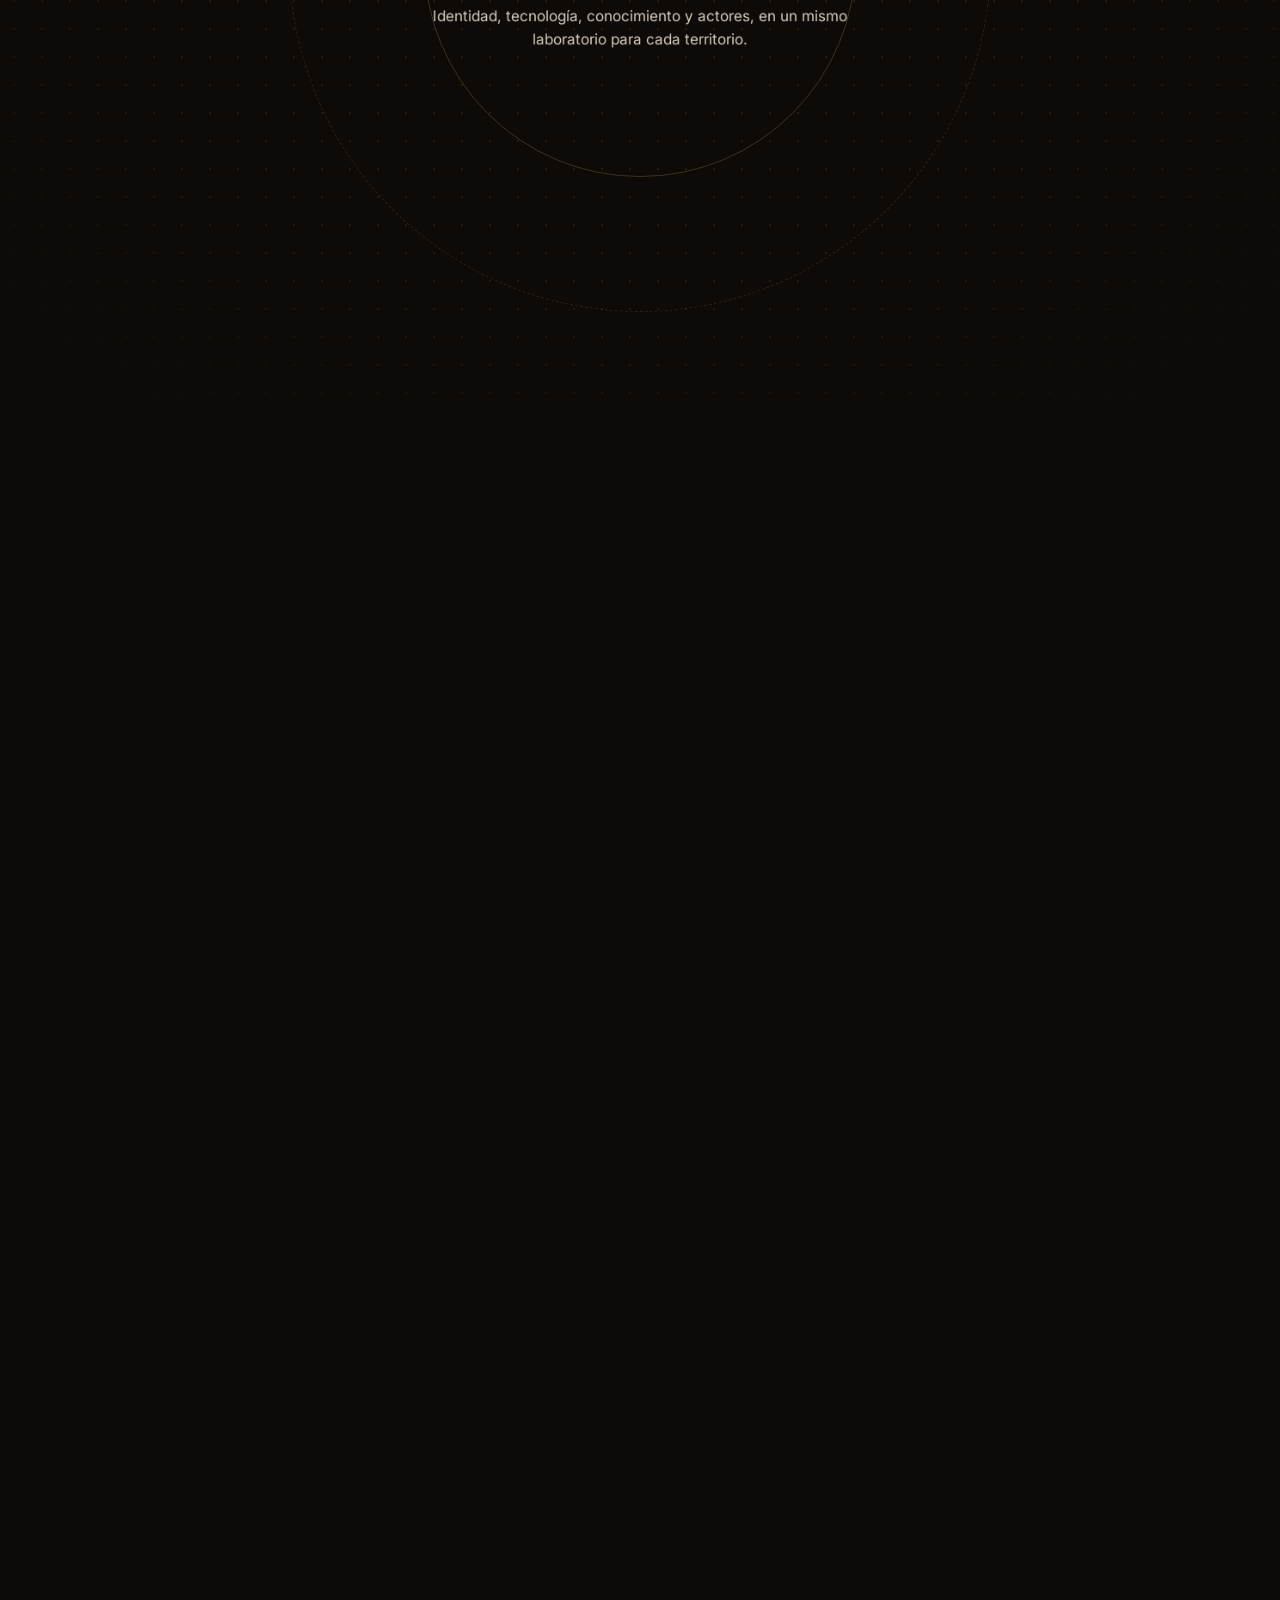
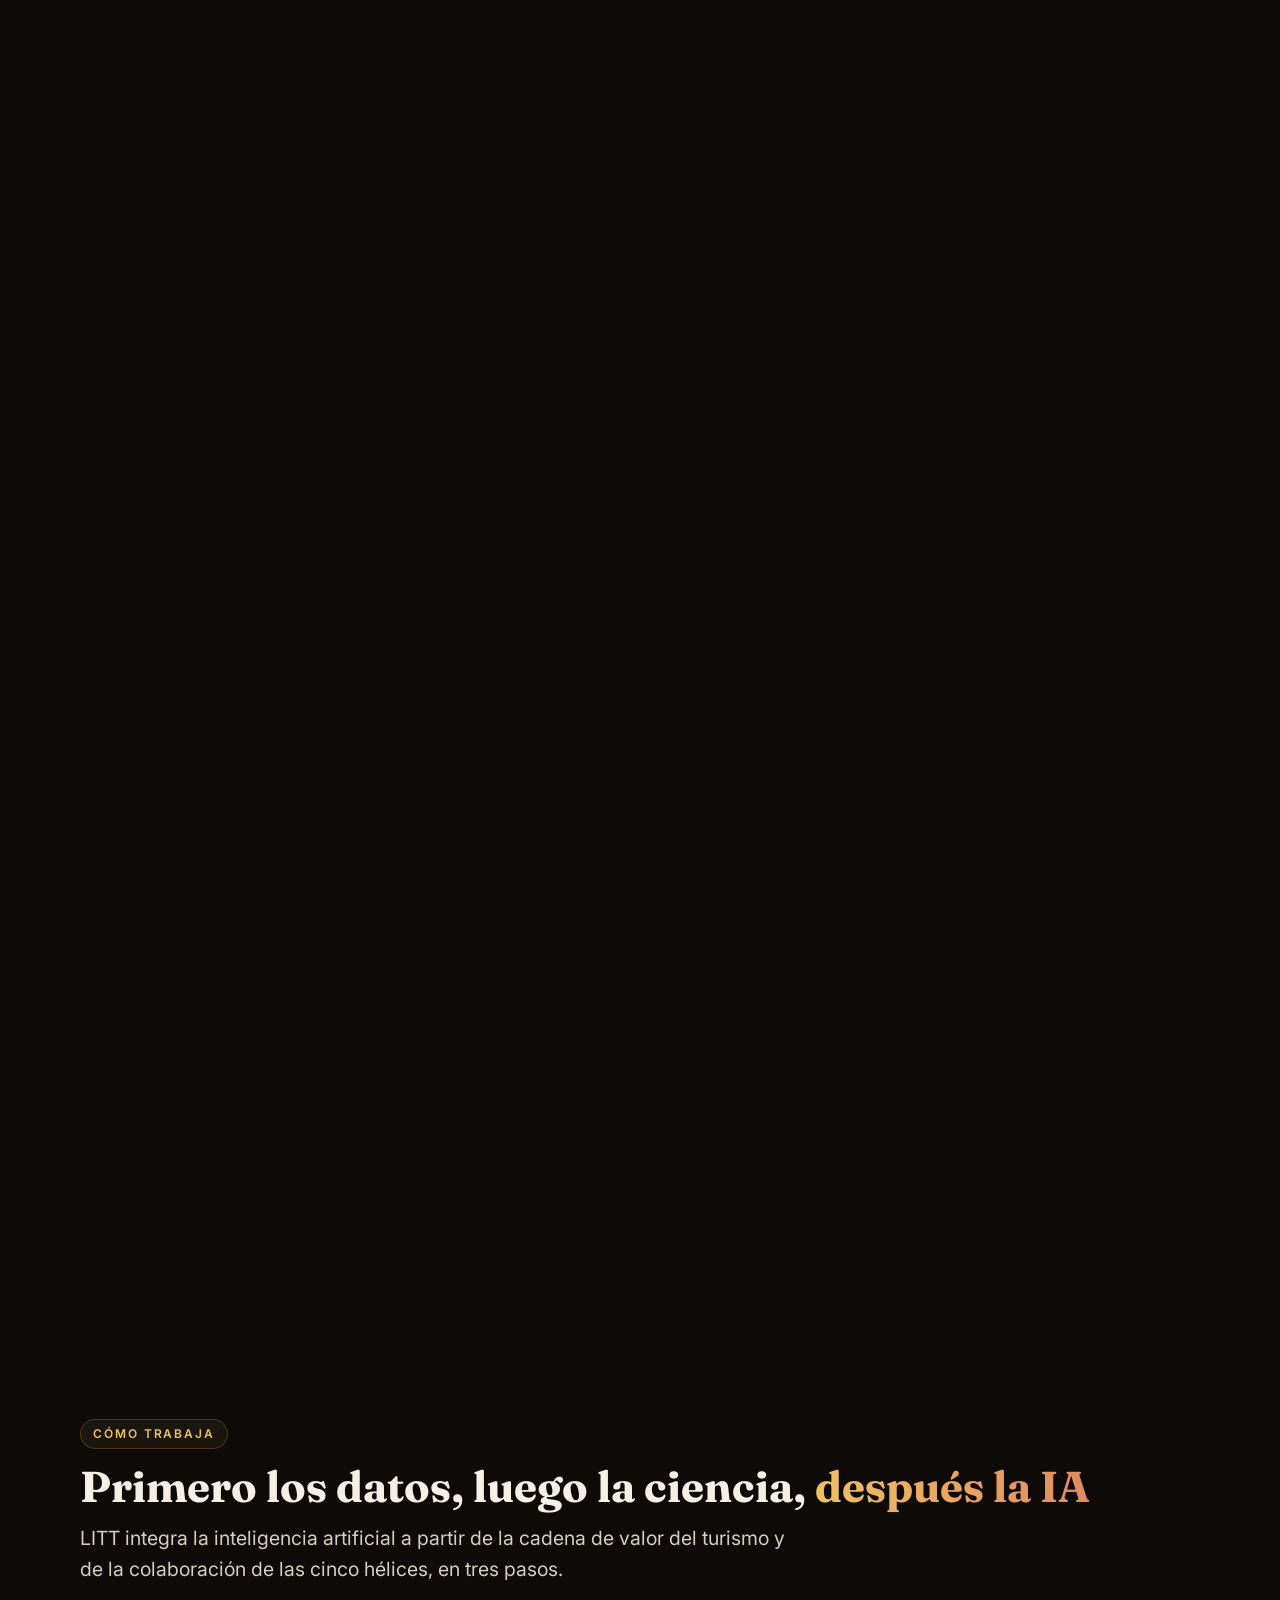
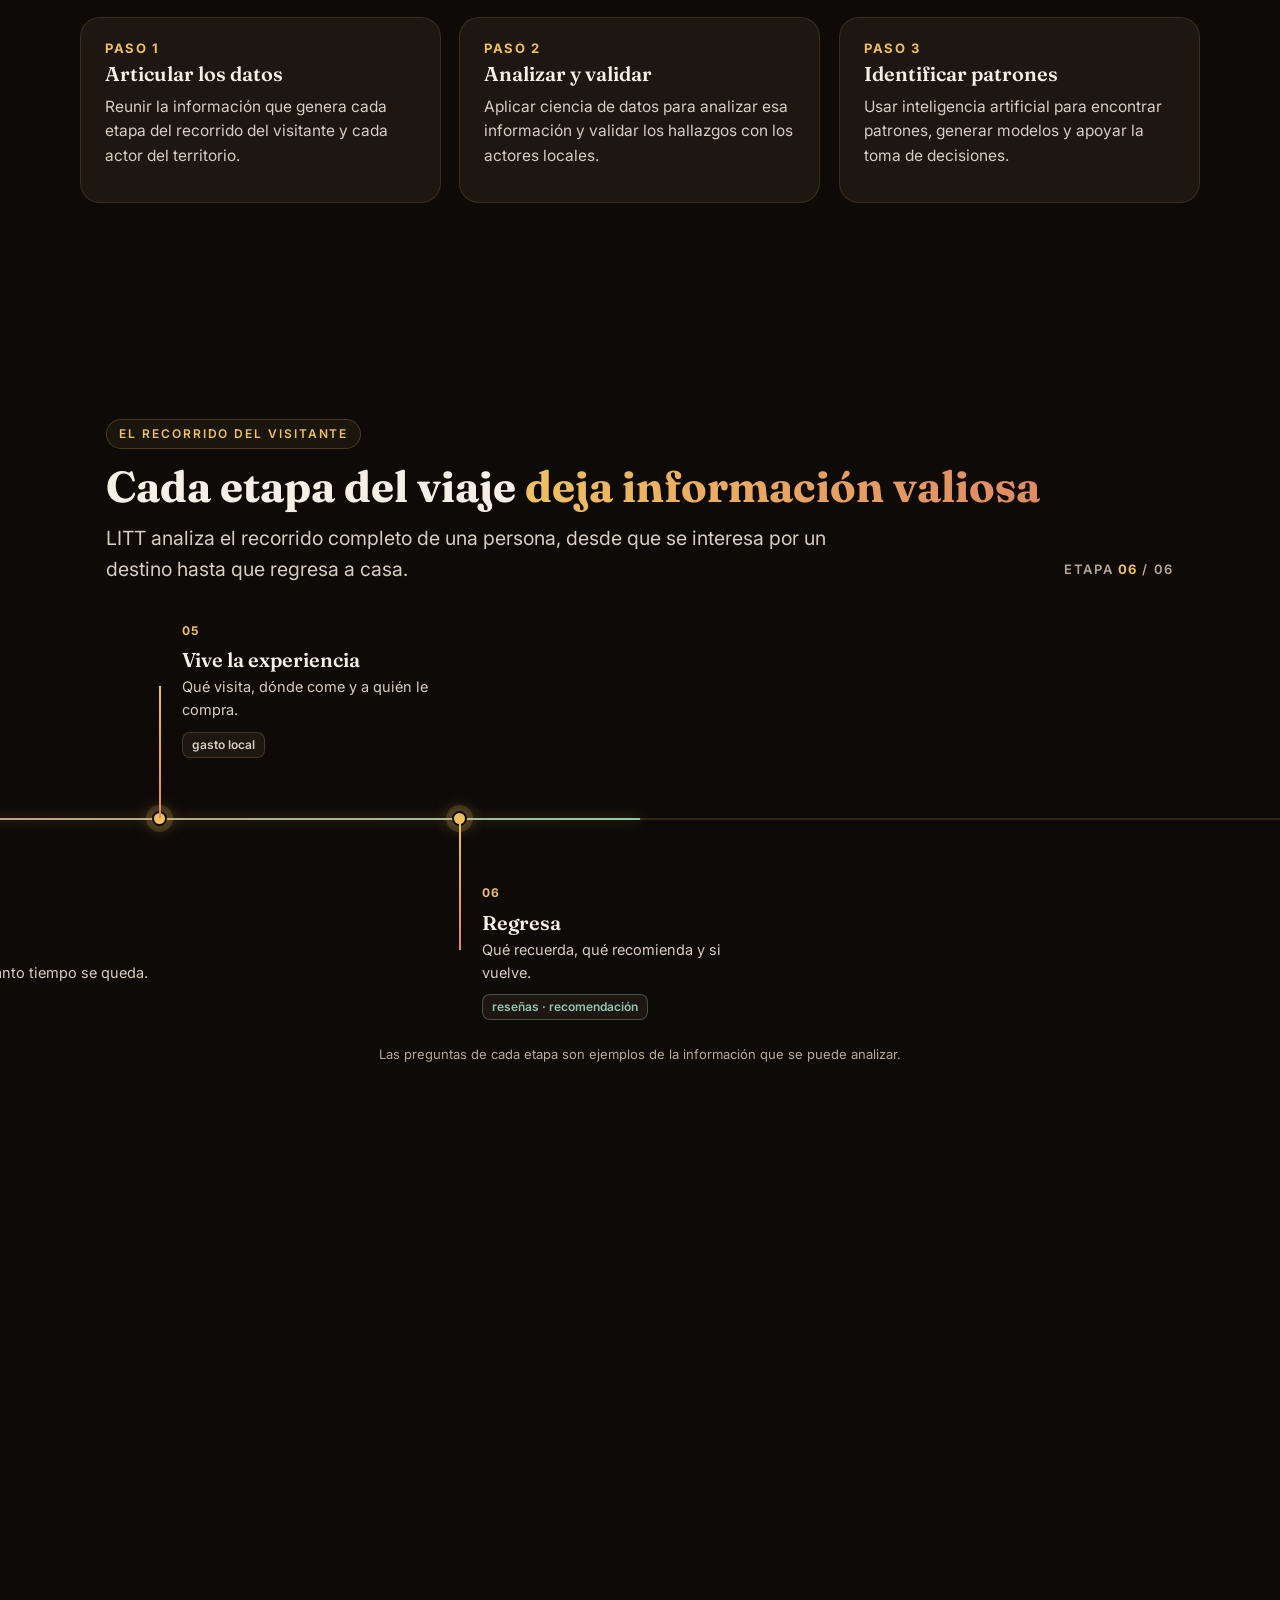
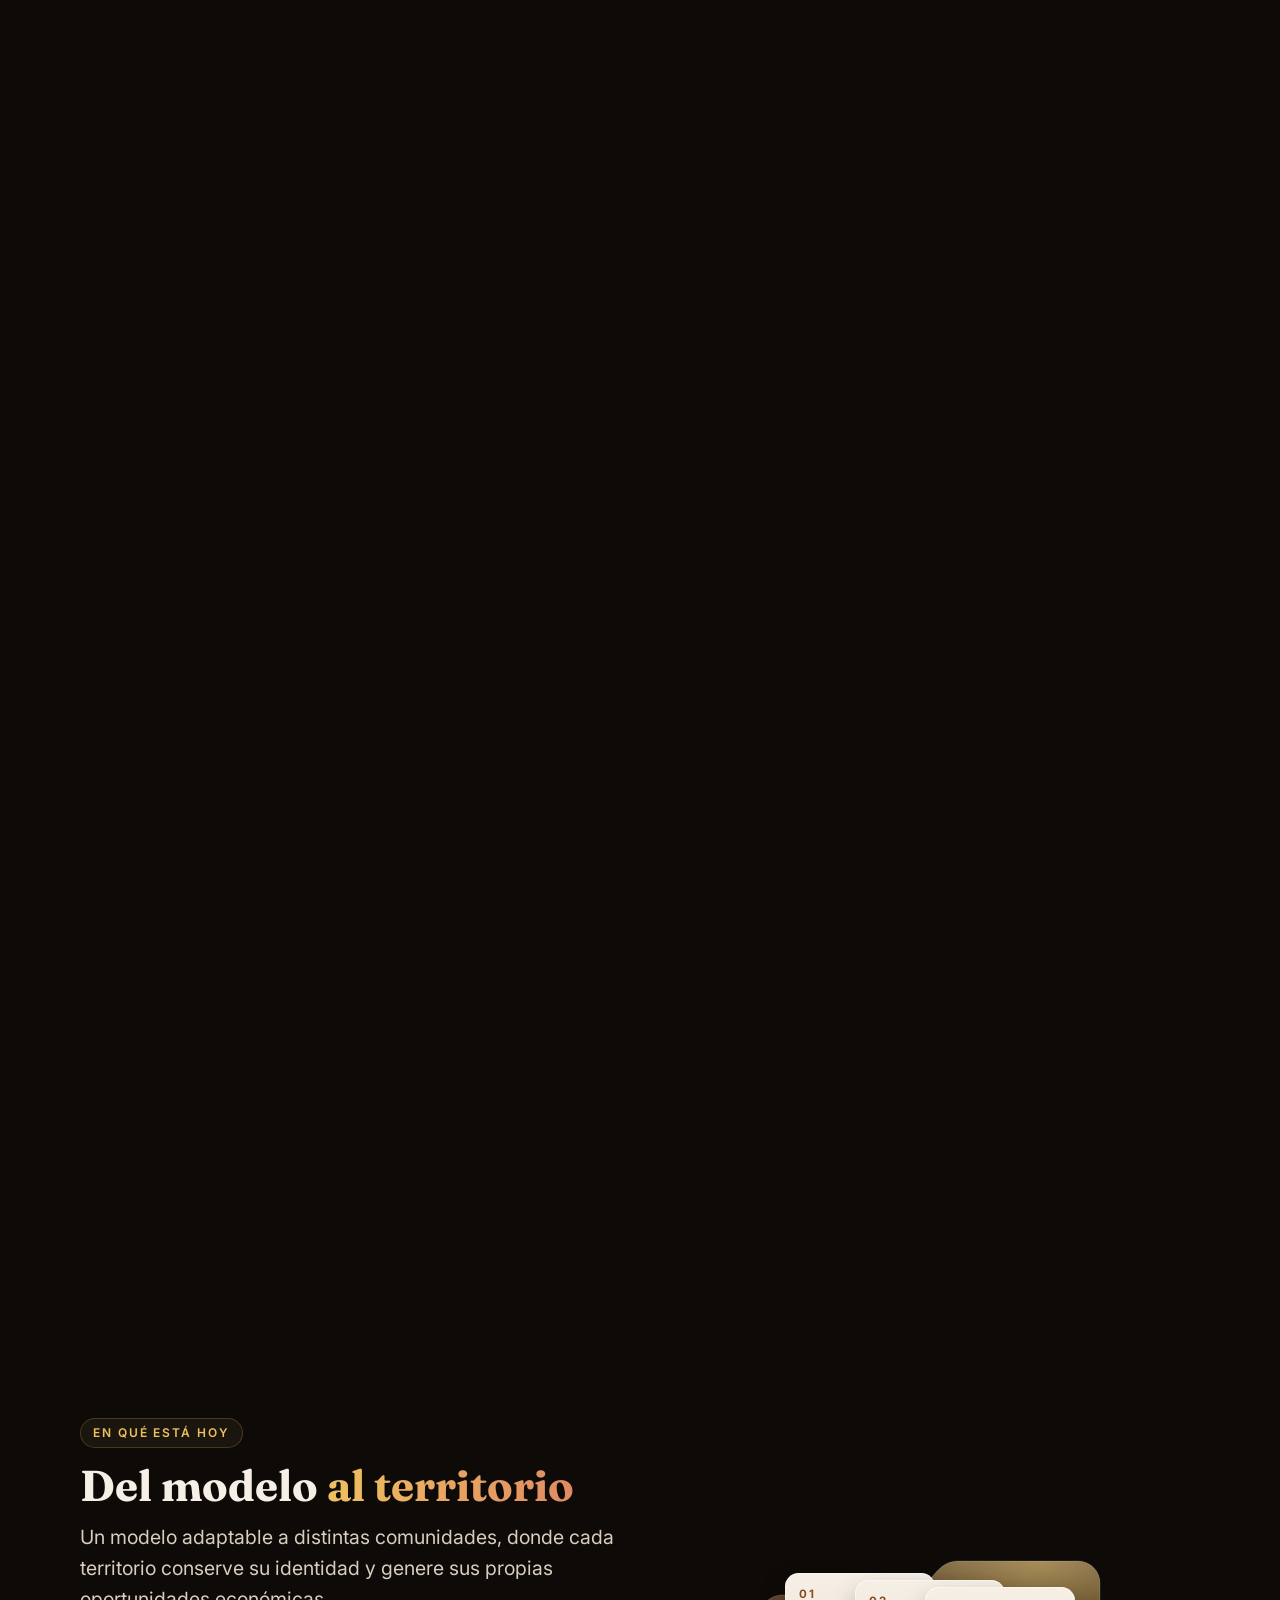
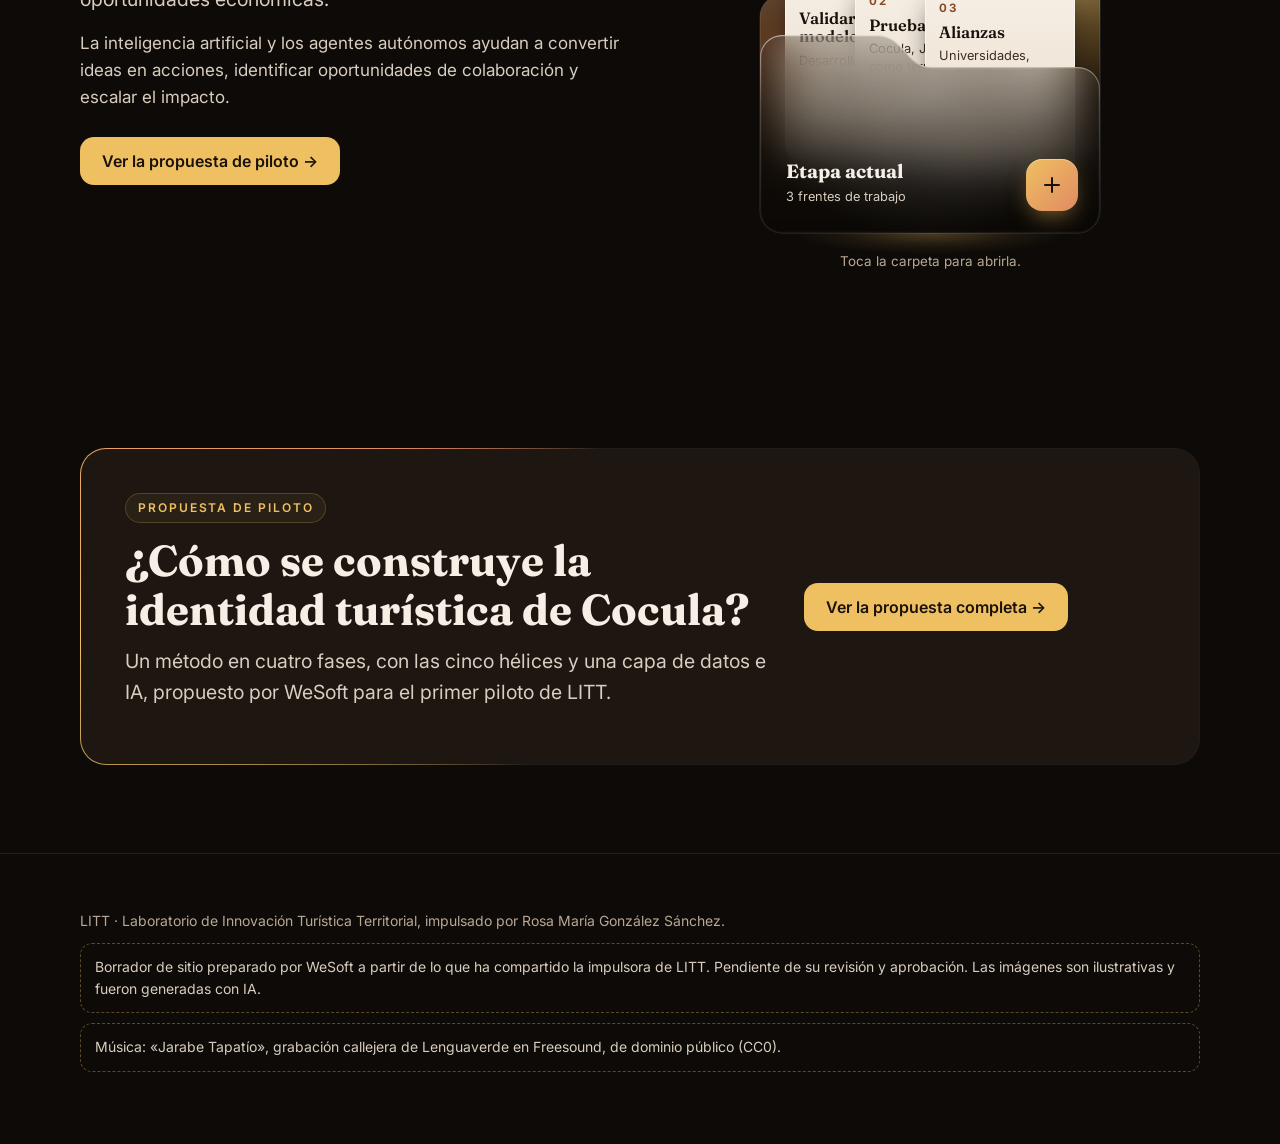
==== commit d2c589fc: "feat(propuesta): hero en bucle con plazuela + solo del mariachi y música encendida - Video de 19 s: " ====
--- a/index.html
+++ b/index.html
@@ -48,10 +48,10 @@
           <a class="btn btn-oro" href="propuesta.html">Ver la propuesta de piloto</a>
           <a class="btn btn-vidrio" href="#que-es">Conocer LITT</a>
         </div>
-        <button class="sonido" type="button" data-fx-sonido="audio/jarabe-plaza.mp3" data-texto="Escuchar el Jarabe Tapatío" aria-pressed="false"><i aria-hidden="true"><b></b><b></b><b></b></i><span>Escuchar el Jarabe Tapatío</span></button>
       </div>
     </div>
     <a class="desliza" href="#que-es">Desliza<i aria-hidden="true"></i></a>
+    <button class="musica" type="button" data-fx-musica="audio/jarabe-plaza.mp3" aria-pressed="false" aria-label="Activar la música"><i aria-hidden="true"><b></b><b></b><b></b></i></button>
     <p class="credito-ia">Imagen ilustrativa generada con IA</p>
   </section>
 
--- a/assets/litt-fx.css
+++ b/assets/litt-fx.css
@@ -220,17 +220,16 @@
 /* Hero estilo Toucan (propuesta): el sujeto vive a la derecha; en móvil no se corta */
 .hero-foto--der img,.hero-foto--der video{object-position:84% 50%}
 
-/* Botón de sonido del hero (vidrio, igual que .btn-vidrio) con ecualizador que baila al sonar */
-.sonido{display:inline-flex;align-items:center;gap:10px;min-height:44px;margin-top:16px;padding:0 18px 0 14px;border-radius:999px;
-  font:500 14px/1 Inter,system-ui,sans-serif;color:var(--ink);background:rgba(32,24,18,.55);border:1px solid var(--glass-borde);cursor:pointer;
-  -webkit-backdrop-filter:blur(10px);backdrop-filter:blur(10px)}
-.sonido:hover{background:rgba(239,192,97,.12)}
-.sonido:focus-visible{outline:2px solid var(--oro);outline-offset:3px}
-.sonido i{display:inline-flex;align-items:flex-end;gap:2px;height:14px}
-.sonido i b{display:block;width:3px;height:5px;border-radius:2px;background:var(--oro)}
-.sonido i b:nth-child(2){height:10px}.sonido i b:nth-child(3){height:7px}
-.sonido.on{border-color:rgba(239,192,97,.55)}
-.sonido.on i b{animation:fx-eq .9s ease-in-out infinite alternate}
-.sonido.on i b:nth-child(2){animation-delay:-.3s}.sonido.on i b:nth-child(3){animation-delay:-.6s}
+/* Música del hero: icono discreto en la esquina (solo para silenciar o reactivar); ecualizador que baila al sonar */
+.musica{position:absolute;right:16px;bottom:44px;z-index:2;display:grid;place-items:center;width:44px;height:44px;border-radius:999px;cursor:pointer;
+  color:var(--ink);background:rgba(32,24,18,.55);border:1px solid var(--glass-borde);-webkit-backdrop-filter:blur(10px);backdrop-filter:blur(10px)}
+.musica:hover{background:rgba(239,192,97,.14)}
+.musica:focus-visible{outline:2px solid var(--oro);outline-offset:3px}
+.musica i{display:inline-flex;align-items:flex-end;gap:2px;height:14px}
+.musica i b{display:block;width:3px;height:3px;border-radius:2px;background:var(--ink-2)}
+.musica:not(.on)::after{content:"";position:absolute;width:22px;height:2px;background:var(--ink-2);transform:rotate(-45deg);border-radius:2px}
+.musica.on{border-color:rgba(239,192,97,.55)}
+.musica.on i b{background:var(--oro);animation:fx-eq .9s ease-in-out infinite alternate}
+.musica.on i b:nth-child(2){animation-delay:-.3s}.musica.on i b:nth-child(3){animation-delay:-.6s}
 @keyframes fx-eq{from{height:3px}to{height:14px}}
-@media (prefers-reduced-motion:reduce){.sonido.on i b{animation:none}}
+@media (prefers-reduced-motion:reduce){.musica.on i b{animation:none;height:10px}}
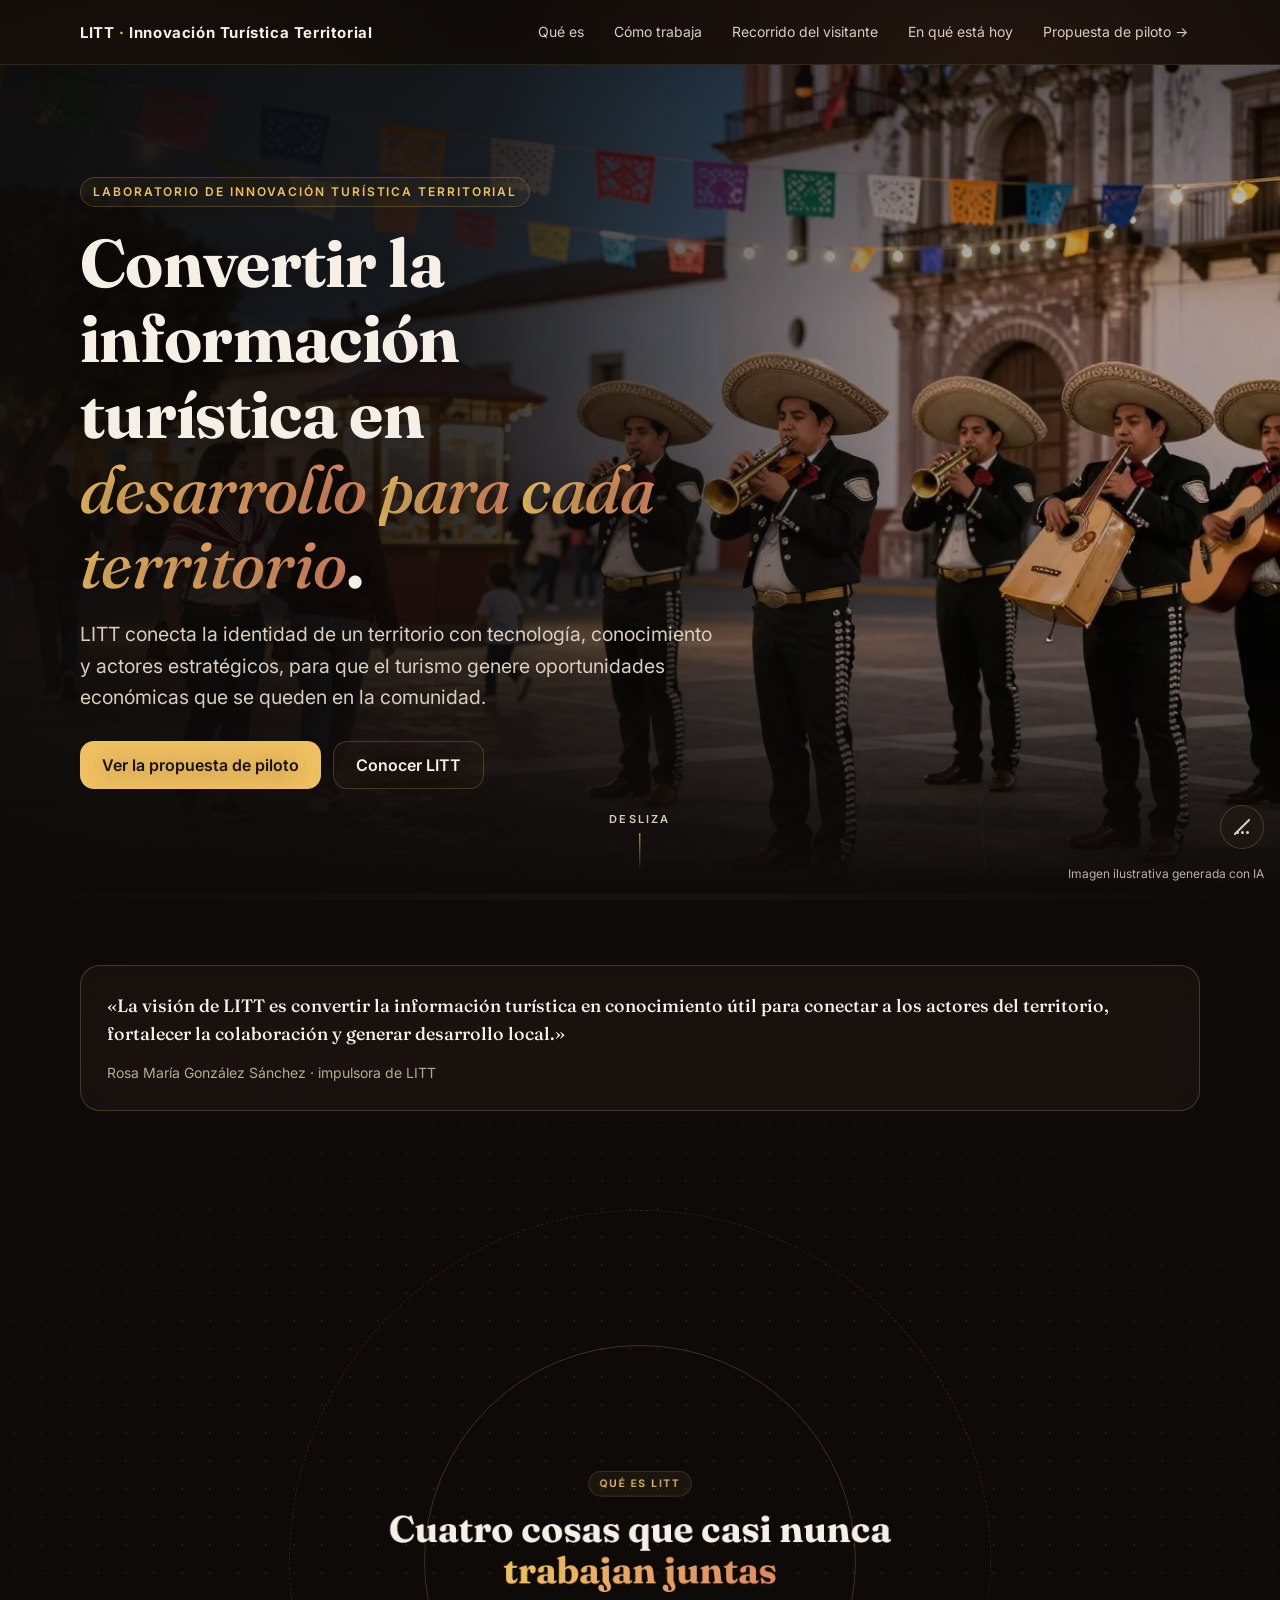
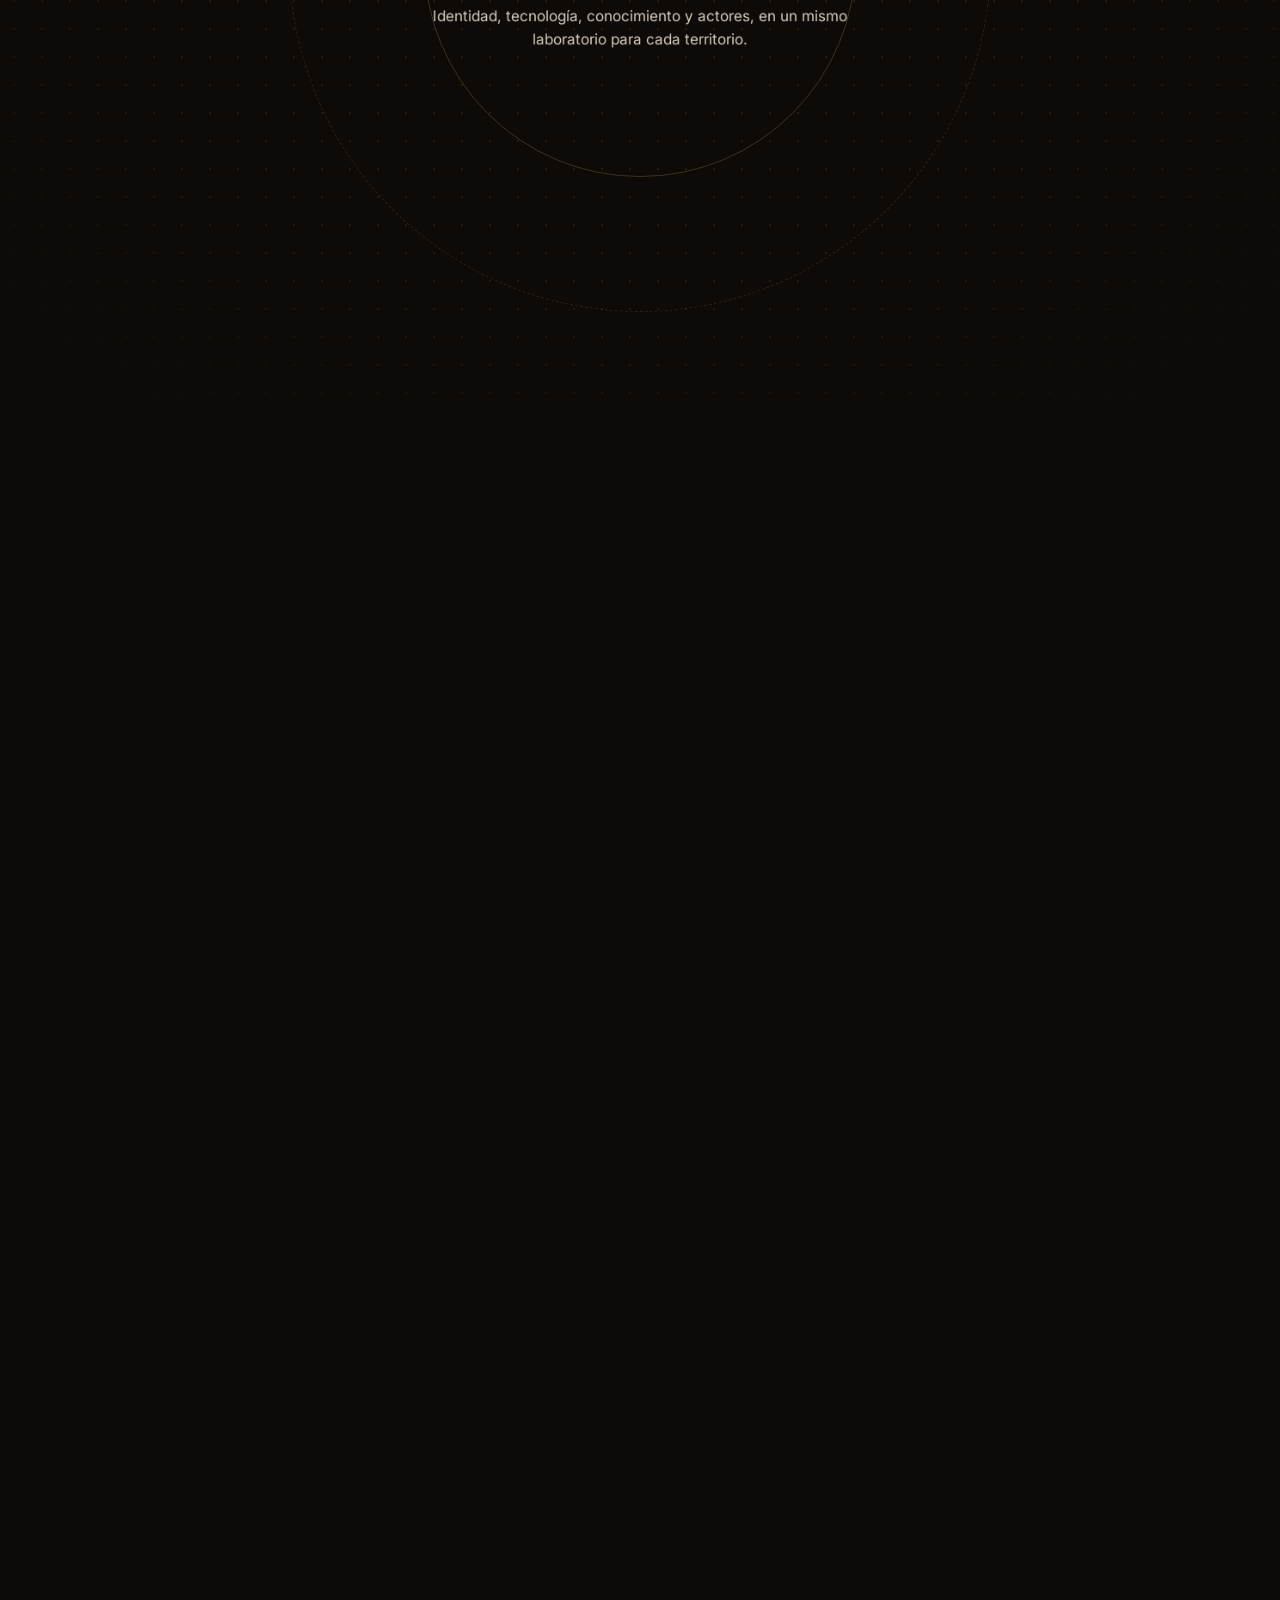
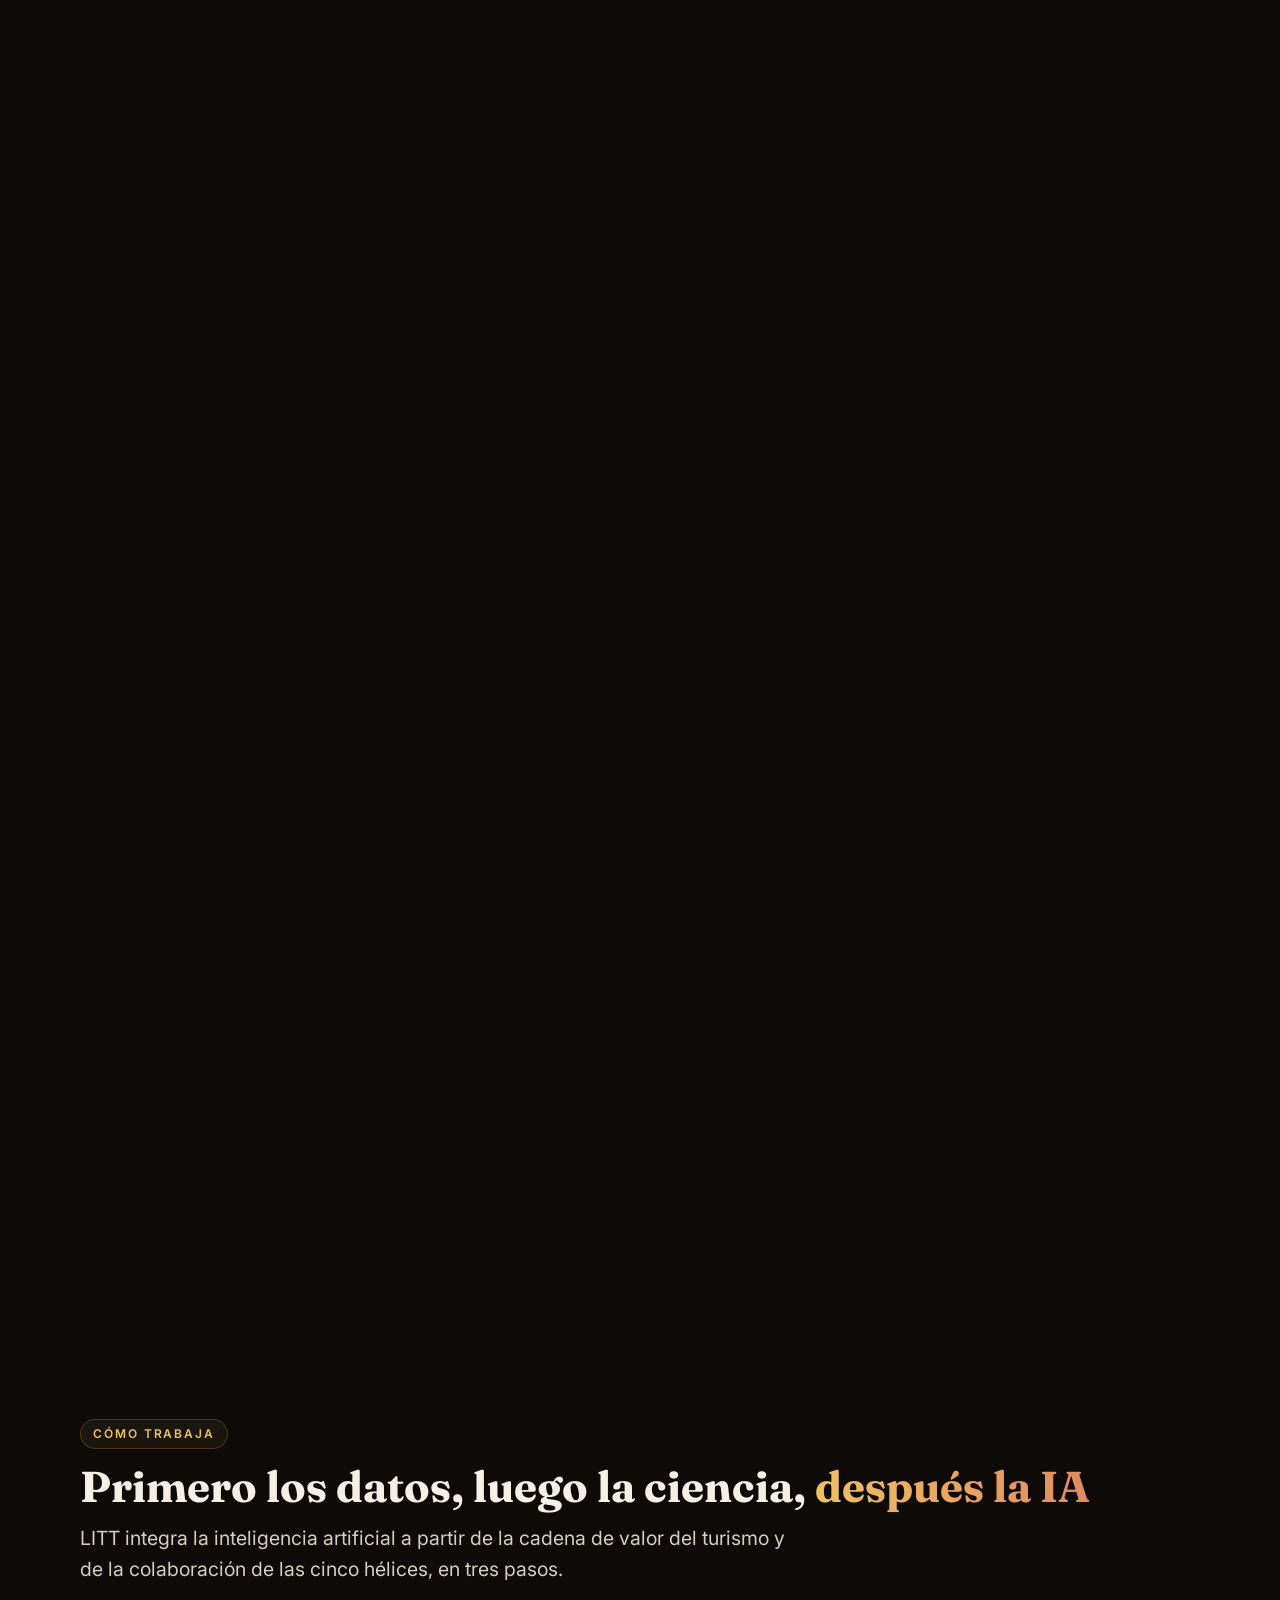
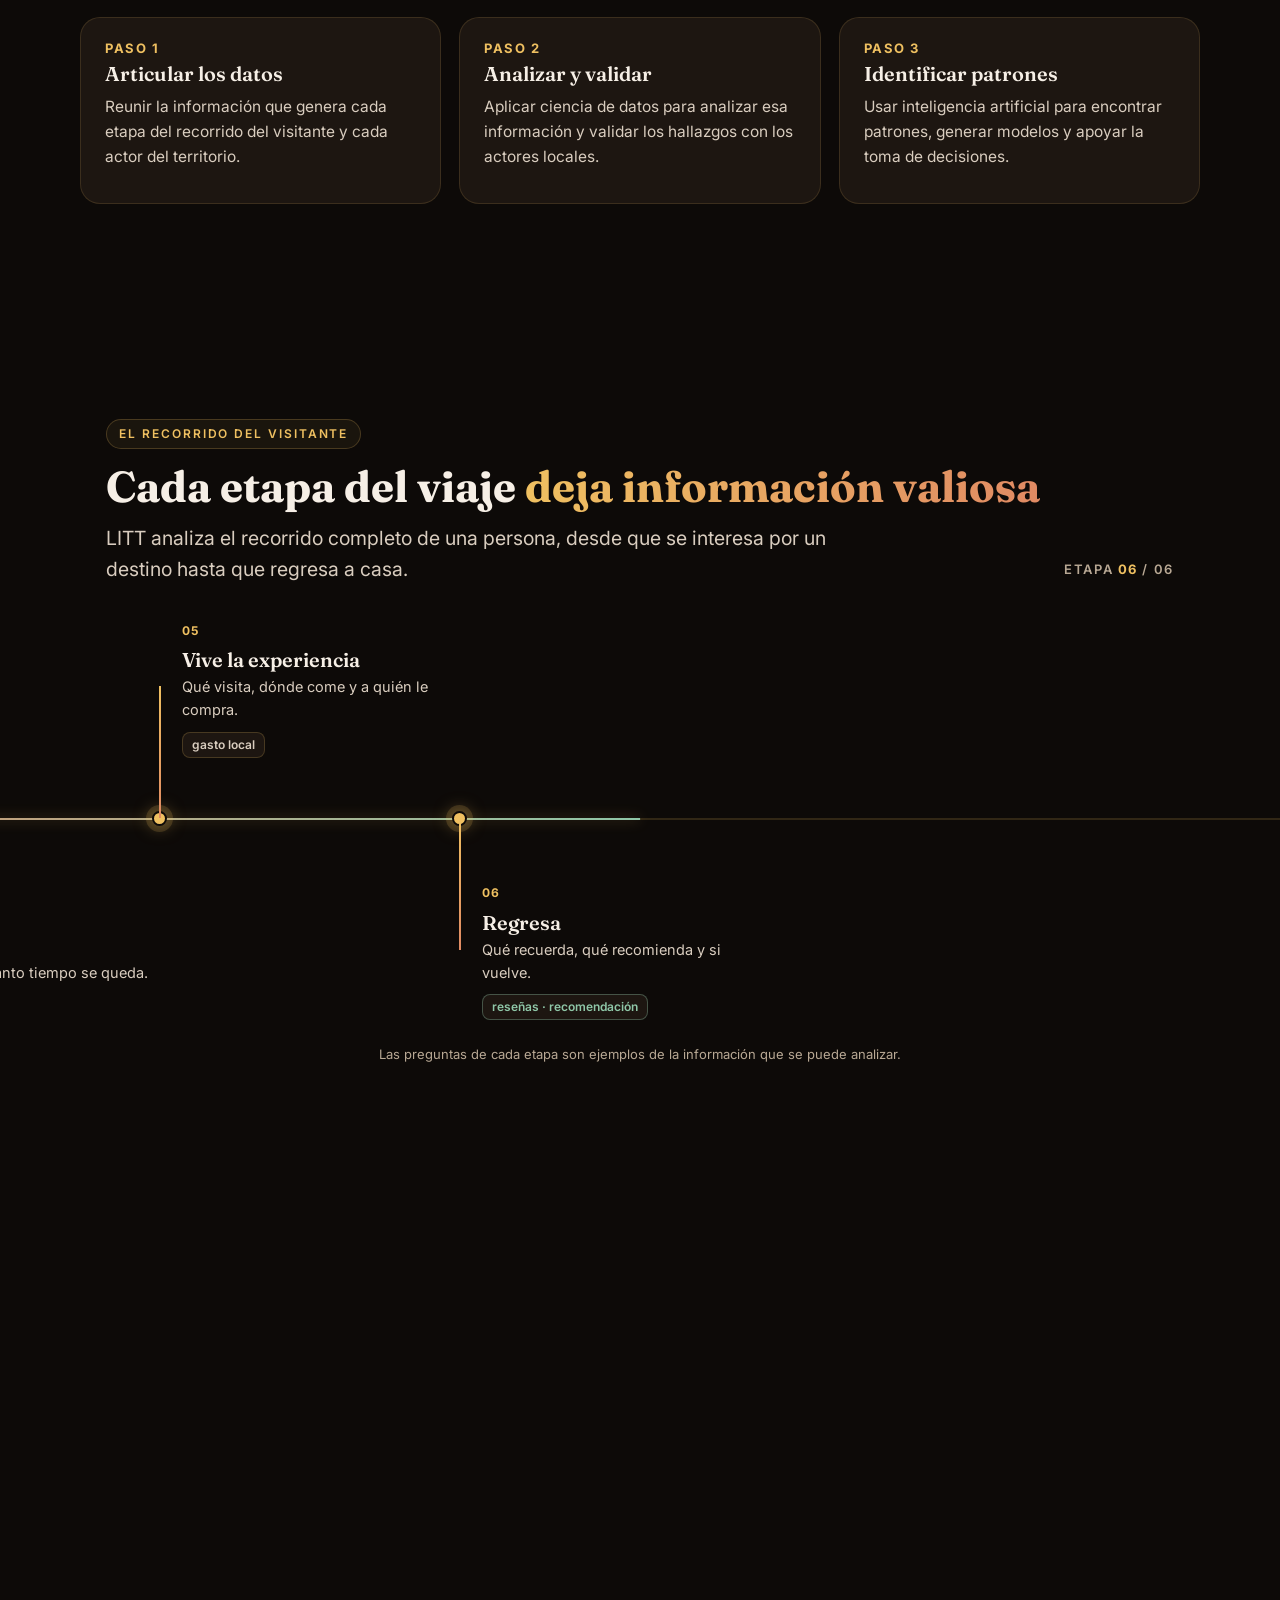
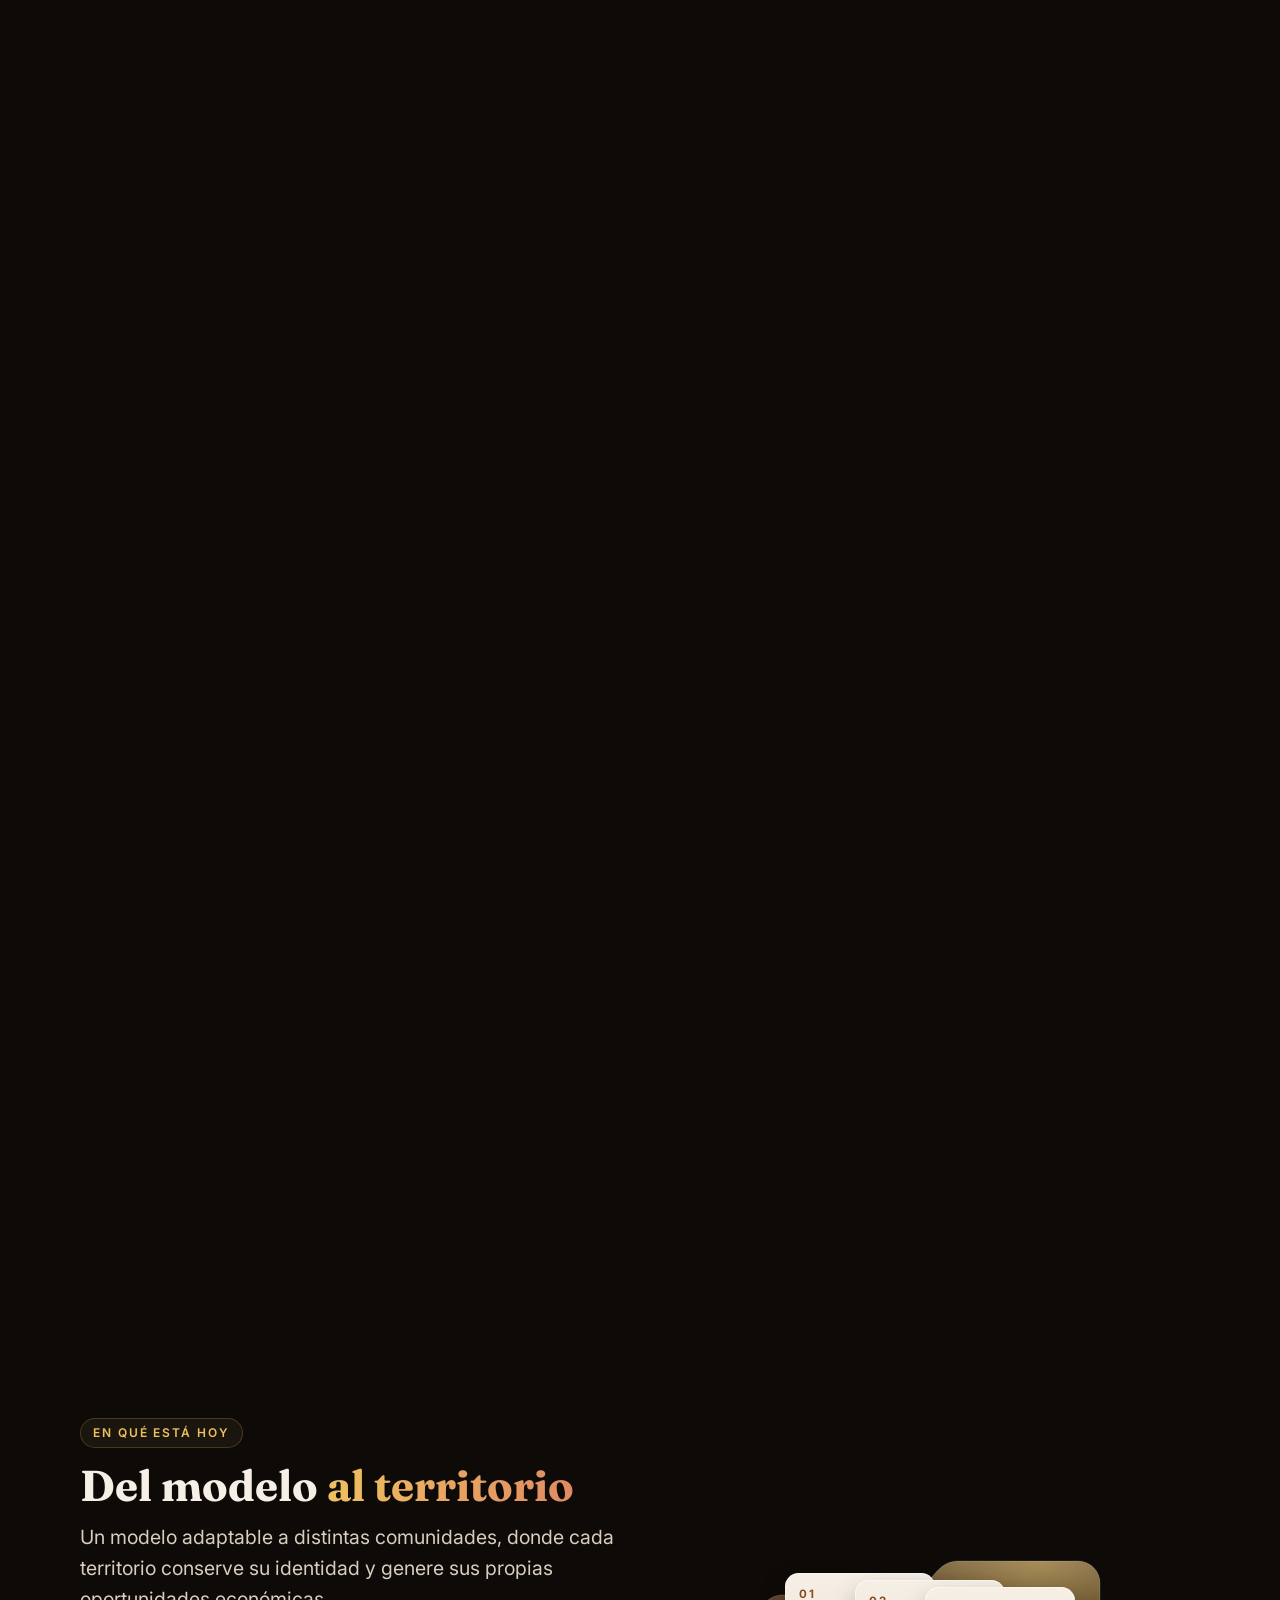
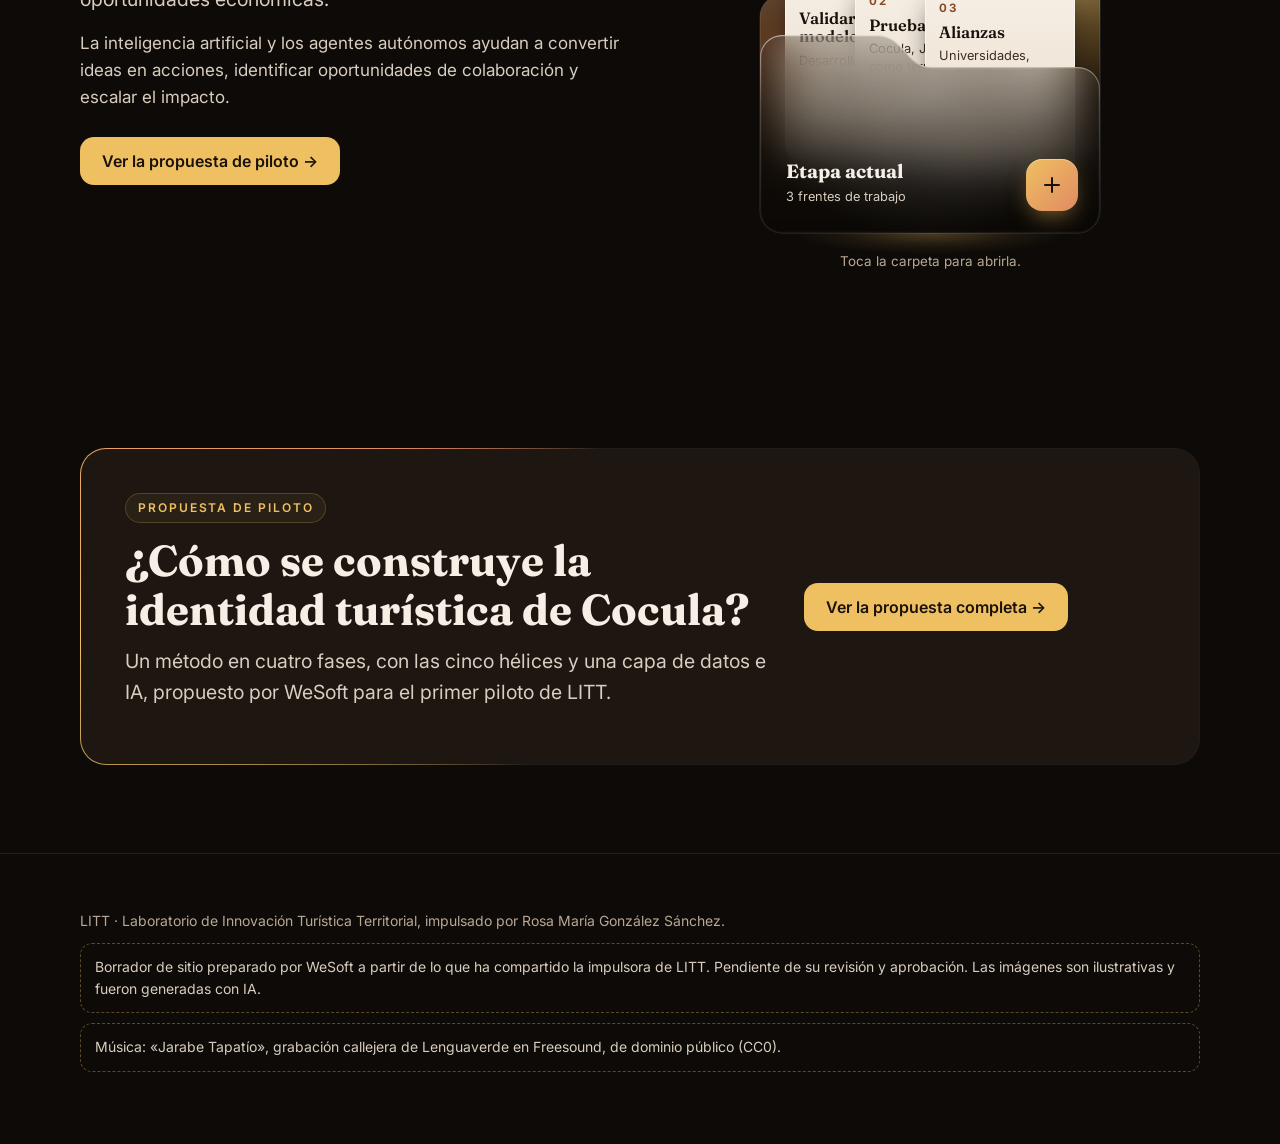
==== commit fc5ff640: "feat: hero de la propuesta estilo Toucan y plazuela nueva en el index - Propuesta: la cámara vuela b" ====
--- a/index.html
+++ b/index.html
@@ -36,8 +36,8 @@
   <!-- HERO -->
   <section class="hero" data-fx-cine>
     <div class="hero-foto" aria-hidden="true">
-      <video id="heroVideo" autoplay muted loop playsinline preload="none" poster="img/hero.webp"></video>
-      <img src="img/hero.webp" alt="" width="1920" height="1080">
+      <video id="heroVideo" autoplay muted loop playsinline preload="none" poster="img/hero-plaza.webp"></video>
+      <img src="img/hero-plaza.webp" alt="" width="1536" height="864">
     </div>
     <div class="envoltura hero-grid">
       <div class="hero-texto">
--- a/assets/litt-fx.css
+++ b/assets/litt-fx.css
@@ -233,3 +233,50 @@
 .musica.on i b:nth-child(2){animation-delay:-.3s}.musica.on i b:nth-child(3){animation-delay:-.6s}
 @keyframes fx-eq{from{height:3px}to{height:14px}}
 @media (prefers-reduced-motion:reduce){.musica.on i b{animation:none;height:10px}}
+
+/* Cifras dentro del túnel de Cocula */
+.tcard--cifra .big small{font-size:.5em;color:var(--oro);margin-left:2px}
+.tcard .fuente{display:block;margin-top:10px;font-size:.8rem;color:var(--ink-3)}
+.tcard--cifra .big{color:var(--ink)}
+
+/* ===== Hero estilo Toucan (Scrolltide) · propuesta ===== */
+.hero[data-fx-toucan] .hero-foto video{transition:opacity .6s}
+/* palabra gigante y tenue detrás de la escena (pseudo-elemento: no es texto de la página) */
+.hero[data-fx-toucan] .hero-foto::before{content:"MARIACHI";position:absolute;left:50%;top:7%;z-index:1;transform:translateX(-50%);
+  font:700 clamp(5rem,15vw,15rem)/1 Fraunces,Georgia,serif;letter-spacing:.04em;white-space:nowrap;pointer-events:none;
+  color:rgba(246,239,230,.07);transition:opacity 1.4s .3s,transform 1.6s .3s cubic-bezier(.2,.8,.2,1)}
+.hero[data-fx-toucan] .hero-foto::after{z-index:2}
+/* velo más ligero que en el index: el video manda, el texto conserva su zona oscura a la izquierda */
+.hero[data-fx-toucan] .hero-foto::after{background:
+  linear-gradient(90deg,rgba(13,10,8,.90) 0%,rgba(13,10,8,.74) 34%,rgba(13,10,8,.22) 60%,rgba(13,10,8,0) 78%),
+  linear-gradient(180deg,rgba(13,10,8,.30) 0%,transparent 26%,transparent 72%,var(--bg) 100%)}
+@media (max-width:760px){.hero[data-fx-toucan] .hero-foto::after{background:linear-gradient(180deg,rgba(13,10,8,.55) 0%,rgba(13,10,8,.86) 45%,var(--bg) 100%)}}
+
+/* mientras la cámara vuela: solo la escena */
+.toucan-on:not(.llego) .hero-foto::before{opacity:0;transform:translateX(-50%) translateY(30px)}
+.toucan-on .hero-foto::after{transition:opacity 1.2s}
+.toucan-on:not(.llego) .hero-foto::after{opacity:.25}
+.toucan-on .hero-texto>*,.toucan-on .hero-detalles .hdet,.toucan-on .desliza,.toucan-on .musica,.toucan-on .credito-ia{
+  transition:opacity .9s cubic-bezier(.2,.8,.2,1),transform 1s cubic-bezier(.2,.8,.2,1)}
+.toucan-on:not(.llego) .hero-texto>*,.toucan-on:not(.llego) .hero-detalles .hdet,
+.toucan-on:not(.llego) .desliza,.toucan-on:not(.llego) .musica,.toucan-on:not(.llego) .credito-ia{opacity:0;transform:translateY(18px);pointer-events:none}
+.toucan-on.llego .hero-texto>:nth-child(1){transition-delay:.05s}
+.toucan-on.llego .hero-texto>:nth-child(3){transition-delay:.55s}
+.toucan-on.llego .hero-texto>:nth-child(4){transition-delay:.75s}
+.toucan-on.llego .hero-detalles .hdet:nth-child(1){transition-delay:.9s}
+.toucan-on.llego .hero-detalles .hdet:nth-child(2){transition-delay:1.05s}
+.toucan-on.llego .desliza,.toucan-on.llego .musica,.toucan-on.llego .credito-ia{transition-delay:1.2s}
+
+/* tarjetas con recortes del mismo mariachi (como el ojo y el ala del tucán) */
+.hero-detalles{position:absolute;right:max(24px,calc((100vw - 1180px)/2));bottom:96px;z-index:1;display:flex;gap:12px}
+.hdet{margin:0;width:176px;padding:10px 10px 14px;border-radius:18px;background:#efe2c4;color:#2a1d12;
+  box-shadow:0 18px 40px rgba(0,0,0,.35);border:1px solid rgba(255,255,255,.5)}
+.hdet__eti{display:block;font:600 10px/1 Inter,system-ui,sans-serif;letter-spacing:.12em;text-transform:uppercase;color:#6b5236;text-align:right;margin:2px 4px 8px}
+.hdet__img{display:block;height:112px;border-radius:12px;background:#2a1d12 url("../img/hero-mariachi.webp") no-repeat;background-size:520% auto}
+.hdet__img--trompeta{background-position:56% 47%}
+.hdet__img--sombrero{background-position:88% 20%}
+.hdet figcaption{padding:10px 4px 0}
+.hdet figcaption b{display:block;font:700 1.45rem/1.1 Fraunces,Georgia,serif;color:#2a1d12}
+.hdet figcaption span{display:block;margin-top:4px;font-size:.78rem;line-height:1.35;color:#4a3826}
+@media (max-width:1100px){.hero-detalles{display:none}}
+@media (prefers-reduced-motion:reduce){.hero[data-fx-toucan] .hero-foto::before{transition:none}}
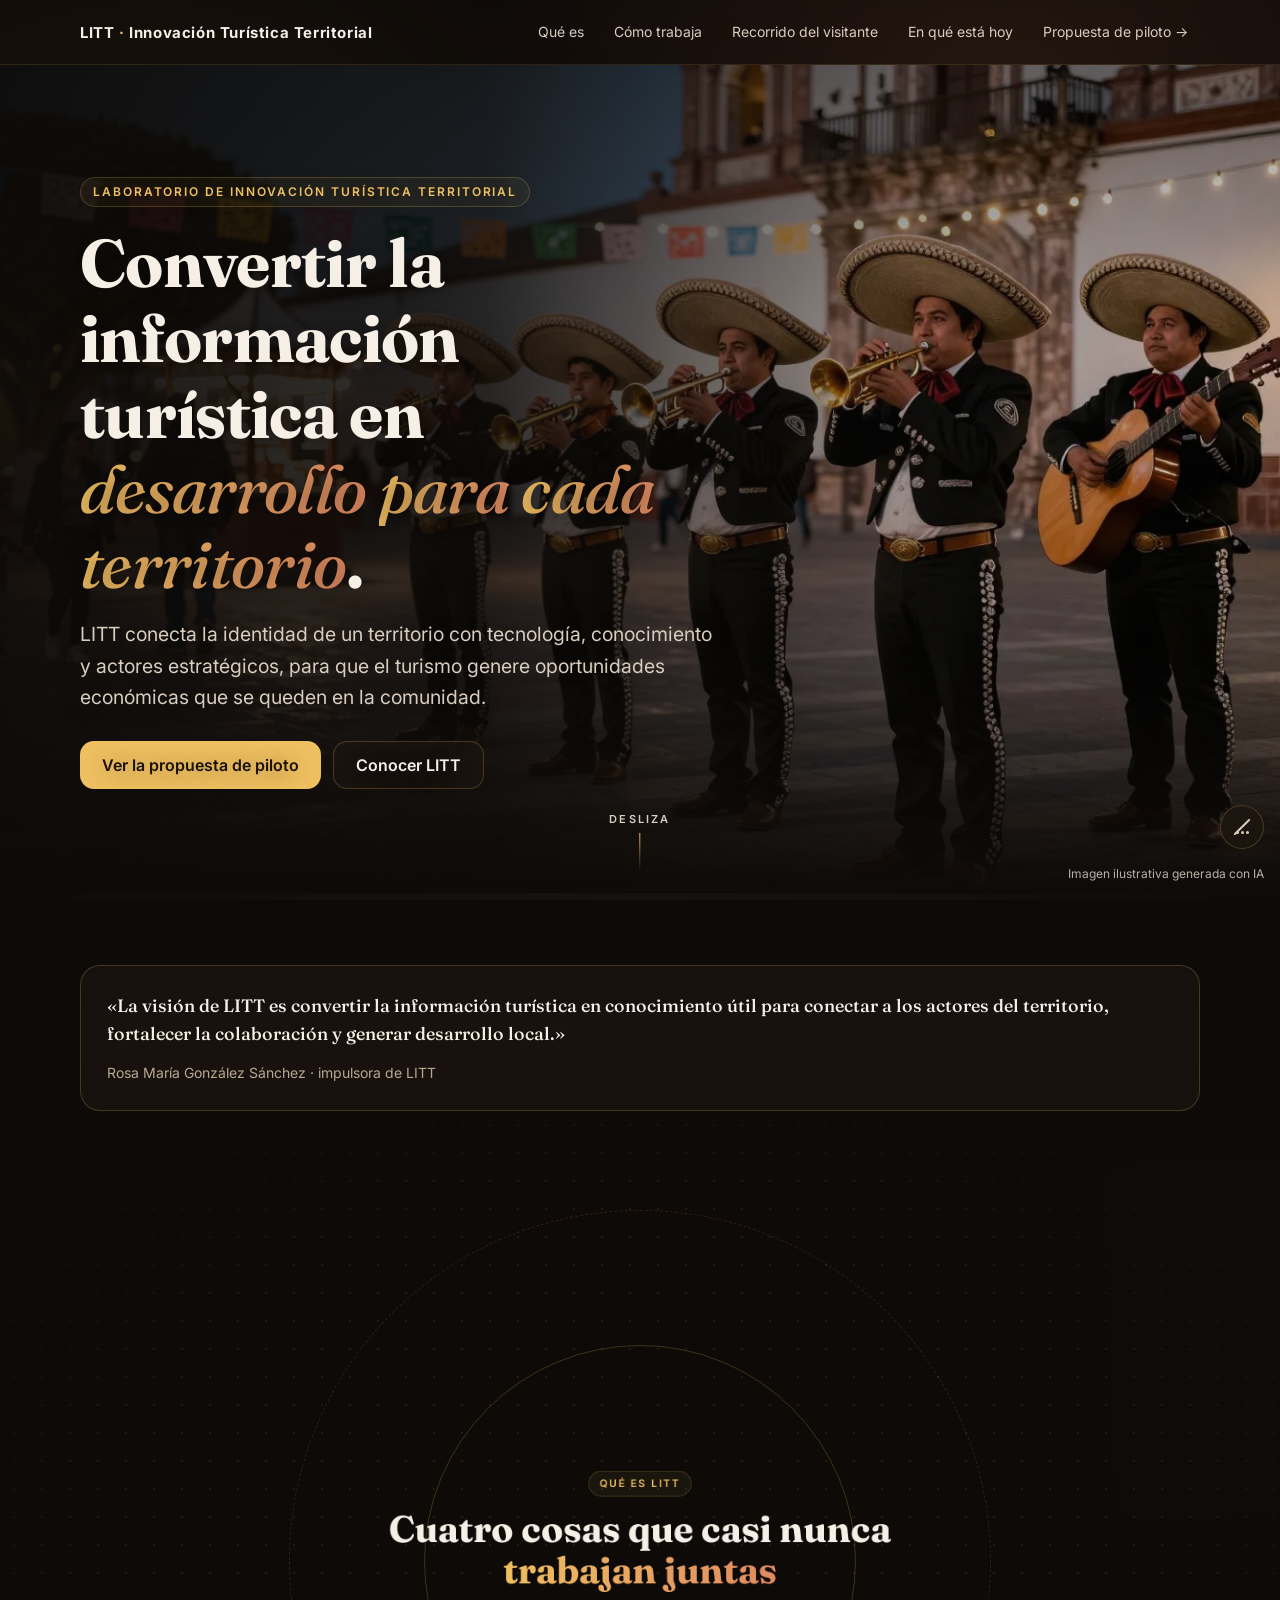
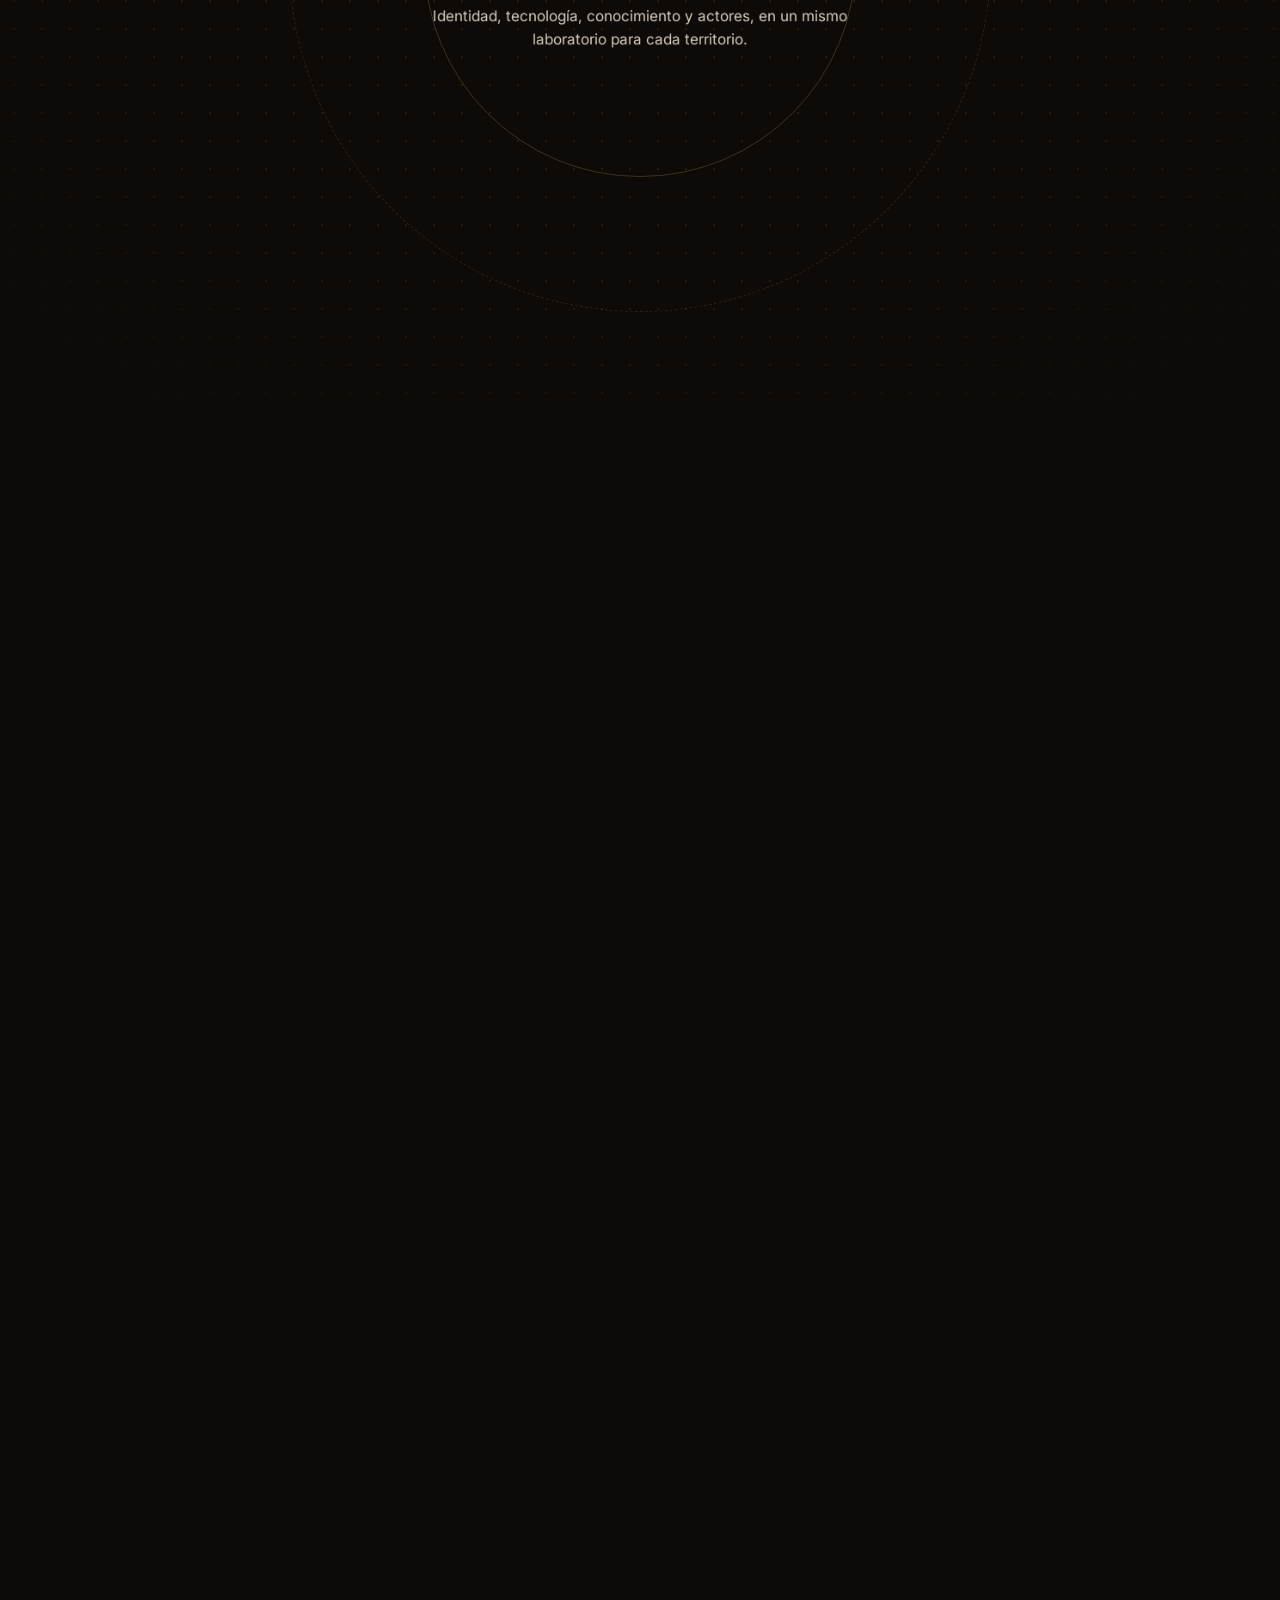
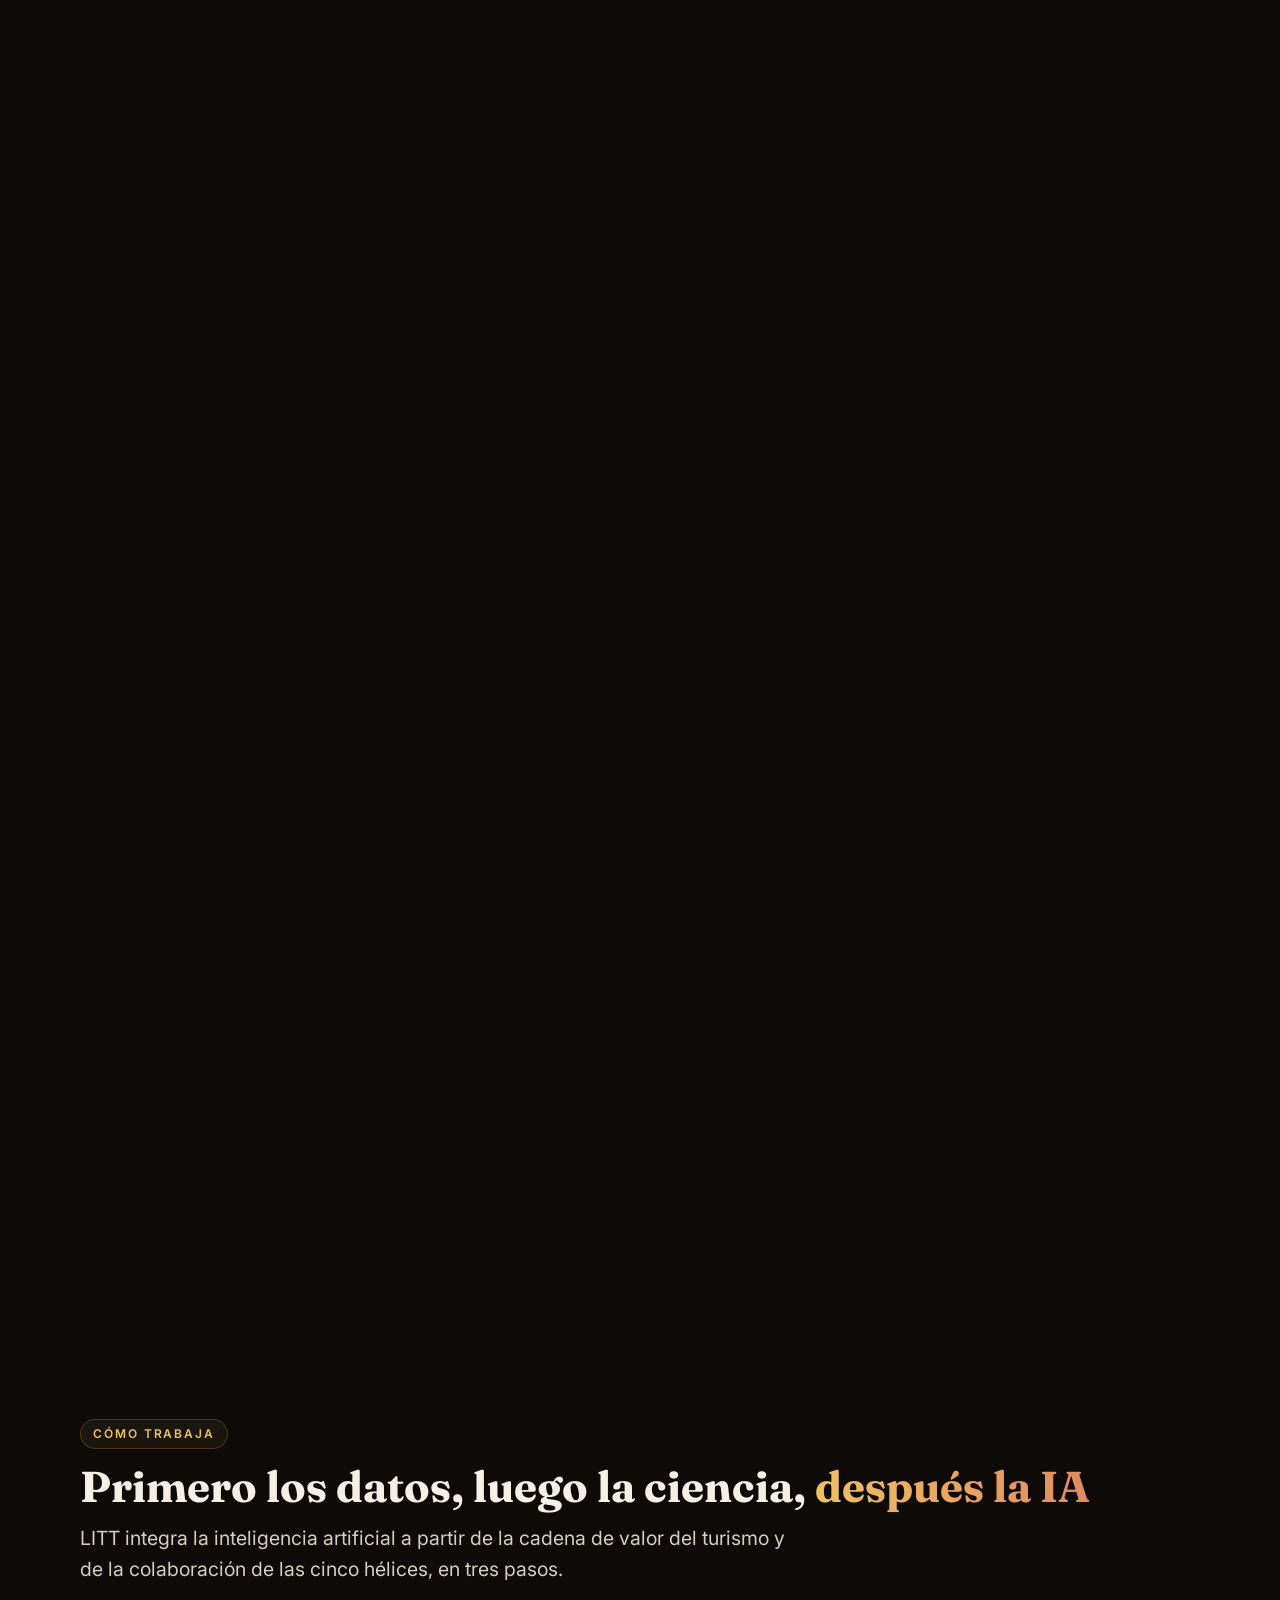
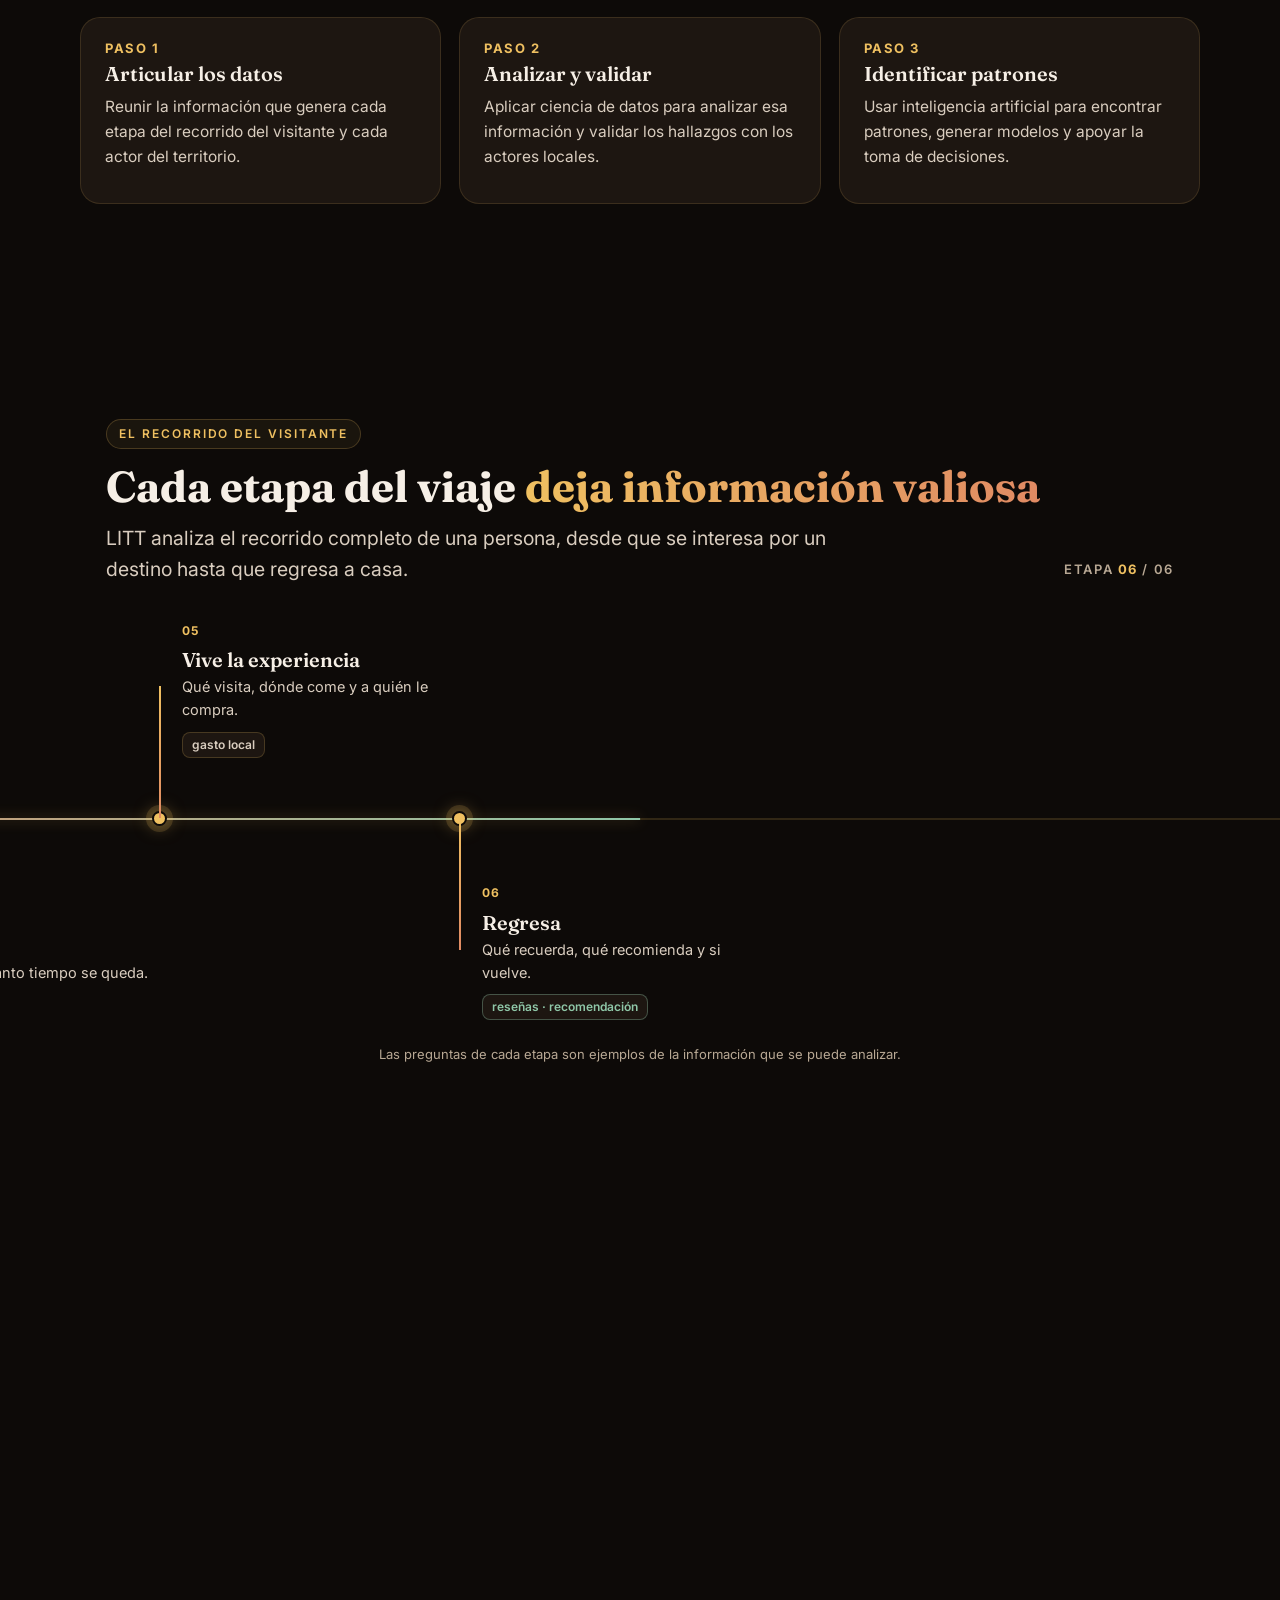
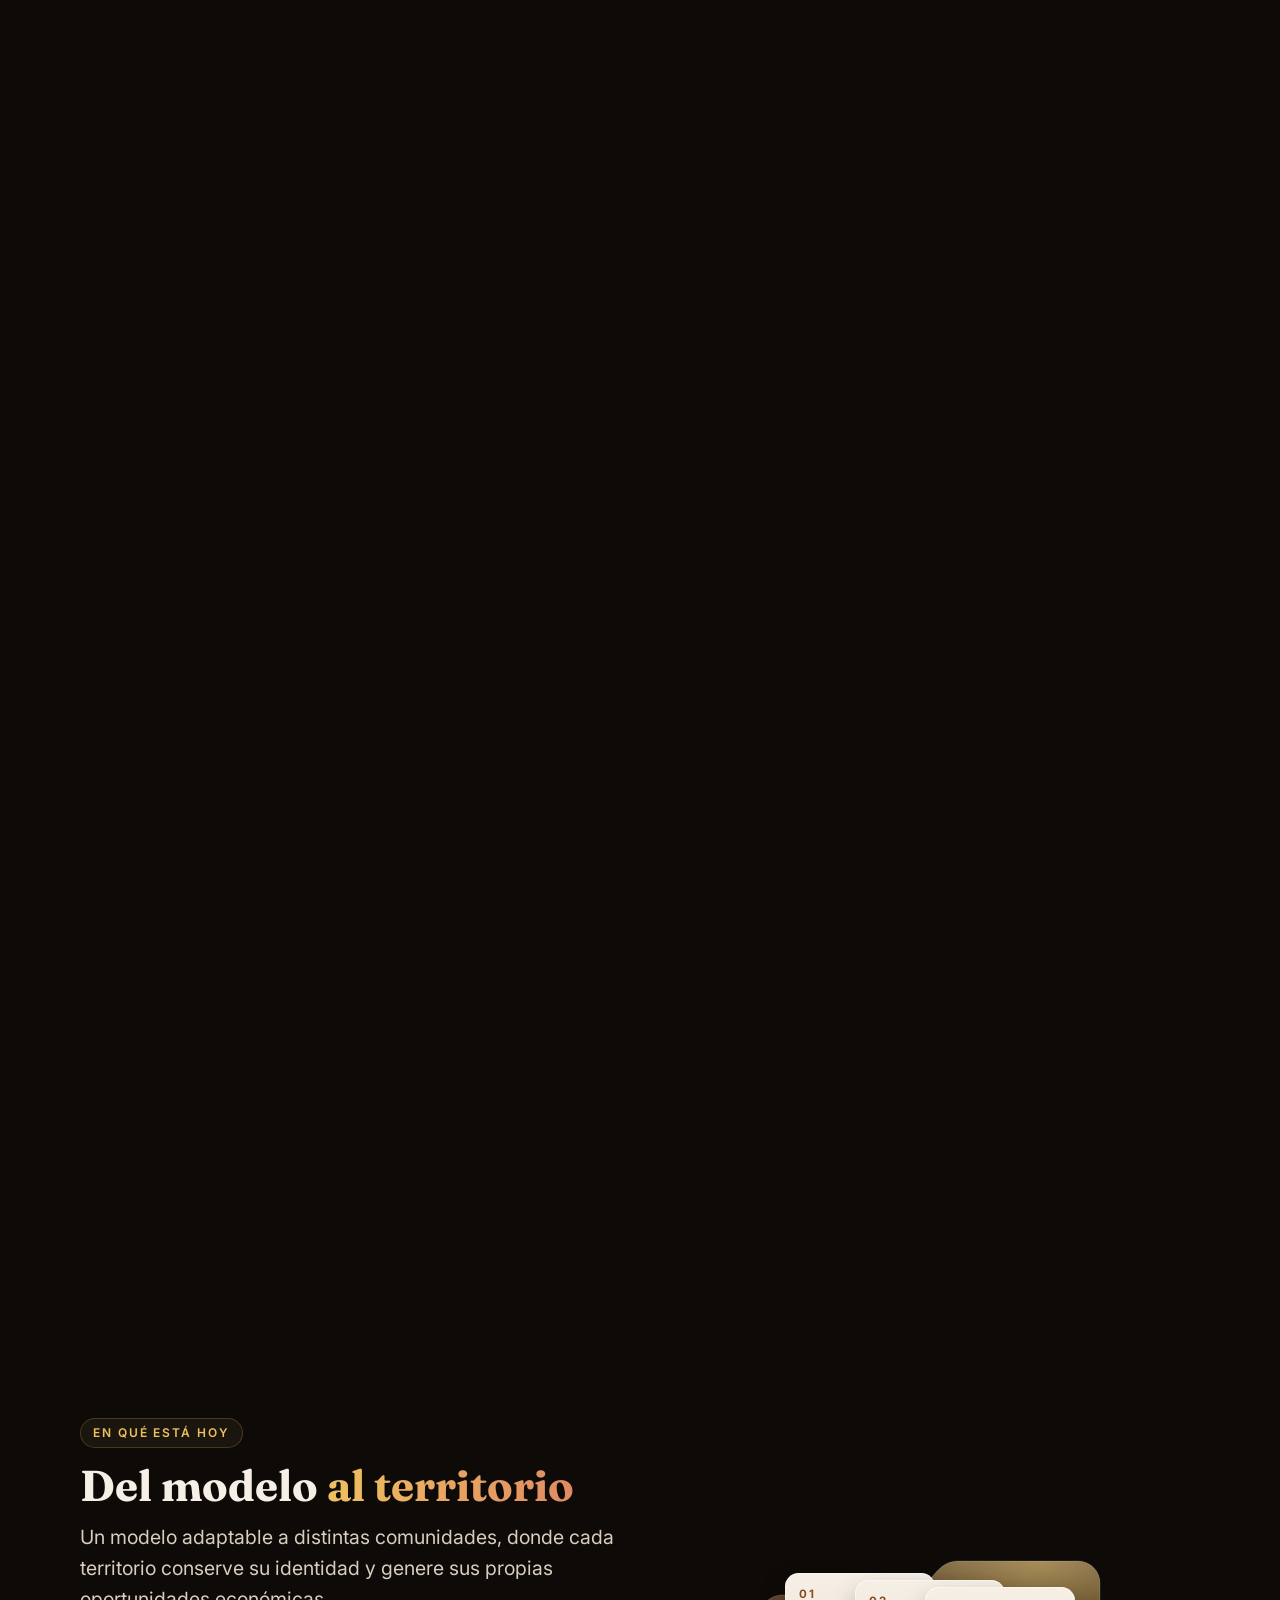
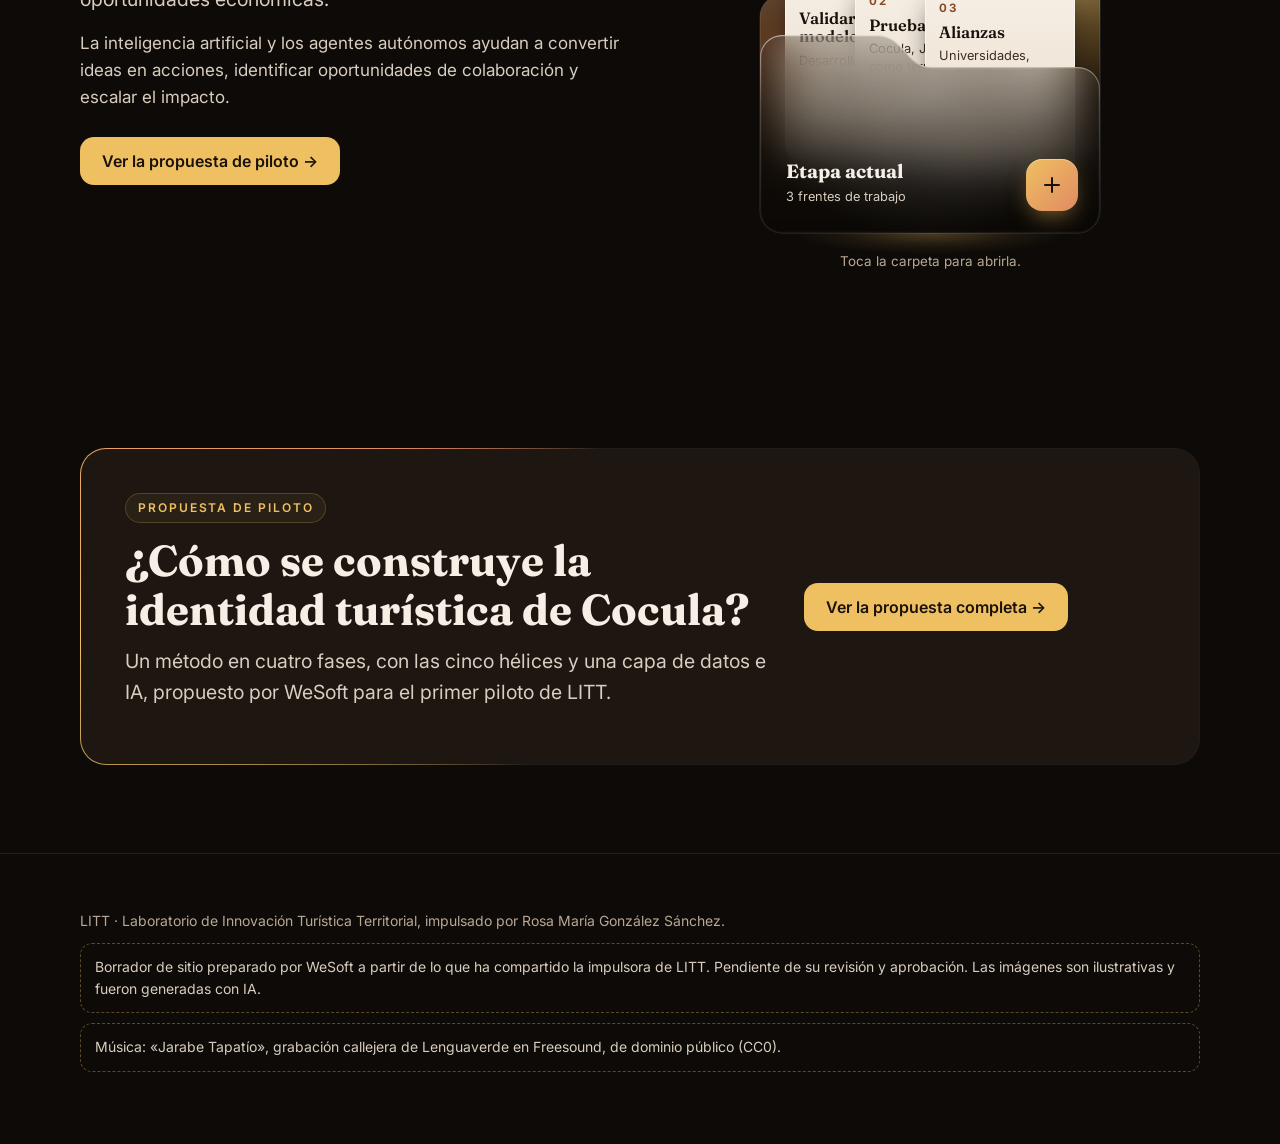
==== commit 6a75b92c: "fix: plazuela con instrumentos correctos, hero de la propuesta sin tarjetas ni palabra de fondo - In" ====
--- a/index.html
+++ b/index.html
@@ -8,9 +8,9 @@
 <link rel="preconnect" href="https://fonts.googleapis.com">
 <link rel="preconnect" href="https://fonts.gstatic.com" crossorigin>
 <link href="https://fonts.googleapis.com/css2?family=Fraunces:opsz,wght@9..144,500;9..144,700&family=Inter:wght@400;500;600&display=swap" rel="stylesheet">
-<link rel="stylesheet" href="assets/efectos.css">
-<link rel="stylesheet" href="assets/litt.css">
-<link rel="stylesheet" href="assets/litt-fx.css">
+<link rel="stylesheet" href="assets/efectos.css?v=20261029c">
+<link rel="stylesheet" href="assets/litt.css?v=20261029c">
+<link rel="stylesheet" href="assets/litt-fx.css?v=20261029c">
 </head>
 <body>
 <div class="cielo" aria-hidden="true"></div>
@@ -36,7 +36,7 @@
   <!-- HERO -->
   <section class="hero" data-fx-cine>
     <div class="hero-foto" aria-hidden="true">
-      <video id="heroVideo" autoplay muted loop playsinline preload="none" poster="img/hero-plaza.webp"></video>
+      <video id="heroVideo" autoplay muted loop playsinline preload="none" poster="img/hero-plaza.webp" data-src="img/hero-plaza.mp4"></video>
       <img src="img/hero-plaza.webp" alt="" width="1536" height="864">
     </div>
     <div class="envoltura hero-grid">
@@ -192,7 +192,7 @@
   </div>
 </footer>
 
-<script src="assets/efectos.js"></script>
-<script src="assets/litt-fx.js"></script>
+<script src="assets/efectos.js?v=20261029c"></script>
+<script src="assets/litt-fx.js?v=20261029c"></script>
 </body>
 </html>
--- a/assets/litt-fx.css
+++ b/assets/litt-fx.css
@@ -241,10 +241,6 @@
 
 /* ===== Hero estilo Toucan (Scrolltide) · propuesta ===== */
 .hero[data-fx-toucan] .hero-foto video{transition:opacity .6s}
-/* palabra gigante y tenue detrás de la escena (pseudo-elemento: no es texto de la página) */
-.hero[data-fx-toucan] .hero-foto::before{content:"MARIACHI";position:absolute;left:50%;top:7%;z-index:1;transform:translateX(-50%);
-  font:700 clamp(5rem,15vw,15rem)/1 Fraunces,Georgia,serif;letter-spacing:.04em;white-space:nowrap;pointer-events:none;
-  color:rgba(246,239,230,.07);transition:opacity 1.4s .3s,transform 1.6s .3s cubic-bezier(.2,.8,.2,1)}
 .hero[data-fx-toucan] .hero-foto::after{z-index:2}
 /* velo más ligero que en el index: el video manda, el texto conserva su zona oscura a la izquierda */
 .hero[data-fx-toucan] .hero-foto::after{background:
@@ -253,30 +249,14 @@
 @media (max-width:760px){.hero[data-fx-toucan] .hero-foto::after{background:linear-gradient(180deg,rgba(13,10,8,.55) 0%,rgba(13,10,8,.86) 45%,var(--bg) 100%)}}
 
 /* mientras la cámara vuela: solo la escena */
-.toucan-on:not(.llego) .hero-foto::before{opacity:0;transform:translateX(-50%) translateY(30px)}
 .toucan-on .hero-foto::after{transition:opacity 1.2s}
 .toucan-on:not(.llego) .hero-foto::after{opacity:.25}
-.toucan-on .hero-texto>*,.toucan-on .hero-detalles .hdet,.toucan-on .desliza,.toucan-on .musica,.toucan-on .credito-ia{
+.toucan-on .hero-texto>*,.toucan-on .desliza,.toucan-on .musica,.toucan-on .credito-ia{
   transition:opacity .9s cubic-bezier(.2,.8,.2,1),transform 1s cubic-bezier(.2,.8,.2,1)}
-.toucan-on:not(.llego) .hero-texto>*,.toucan-on:not(.llego) .hero-detalles .hdet,
+.toucan-on:not(.llego) .hero-texto>*,
 .toucan-on:not(.llego) .desliza,.toucan-on:not(.llego) .musica,.toucan-on:not(.llego) .credito-ia{opacity:0;transform:translateY(18px);pointer-events:none}
 .toucan-on.llego .hero-texto>:nth-child(1){transition-delay:.05s}
 .toucan-on.llego .hero-texto>:nth-child(3){transition-delay:.55s}
 .toucan-on.llego .hero-texto>:nth-child(4){transition-delay:.75s}
-.toucan-on.llego .hero-detalles .hdet:nth-child(1){transition-delay:.9s}
-.toucan-on.llego .hero-detalles .hdet:nth-child(2){transition-delay:1.05s}
 .toucan-on.llego .desliza,.toucan-on.llego .musica,.toucan-on.llego .credito-ia{transition-delay:1.2s}
 
-/* tarjetas con recortes del mismo mariachi (como el ojo y el ala del tucán) */
-.hero-detalles{position:absolute;right:max(24px,calc((100vw - 1180px)/2));bottom:96px;z-index:1;display:flex;gap:12px}
-.hdet{margin:0;width:176px;padding:10px 10px 14px;border-radius:18px;background:#efe2c4;color:#2a1d12;
-  box-shadow:0 18px 40px rgba(0,0,0,.35);border:1px solid rgba(255,255,255,.5)}
-.hdet__eti{display:block;font:600 10px/1 Inter,system-ui,sans-serif;letter-spacing:.12em;text-transform:uppercase;color:#6b5236;text-align:right;margin:2px 4px 8px}
-.hdet__img{display:block;height:112px;border-radius:12px;background:#2a1d12 url("../img/hero-mariachi.webp") no-repeat;background-size:520% auto}
-.hdet__img--trompeta{background-position:56% 47%}
-.hdet__img--sombrero{background-position:88% 20%}
-.hdet figcaption{padding:10px 4px 0}
-.hdet figcaption b{display:block;font:700 1.45rem/1.1 Fraunces,Georgia,serif;color:#2a1d12}
-.hdet figcaption span{display:block;margin-top:4px;font-size:.78rem;line-height:1.35;color:#4a3826}
-@media (max-width:1100px){.hero-detalles{display:none}}
-@media (prefers-reduced-motion:reduce){.hero[data-fx-toucan] .hero-foto::before{transition:none}}
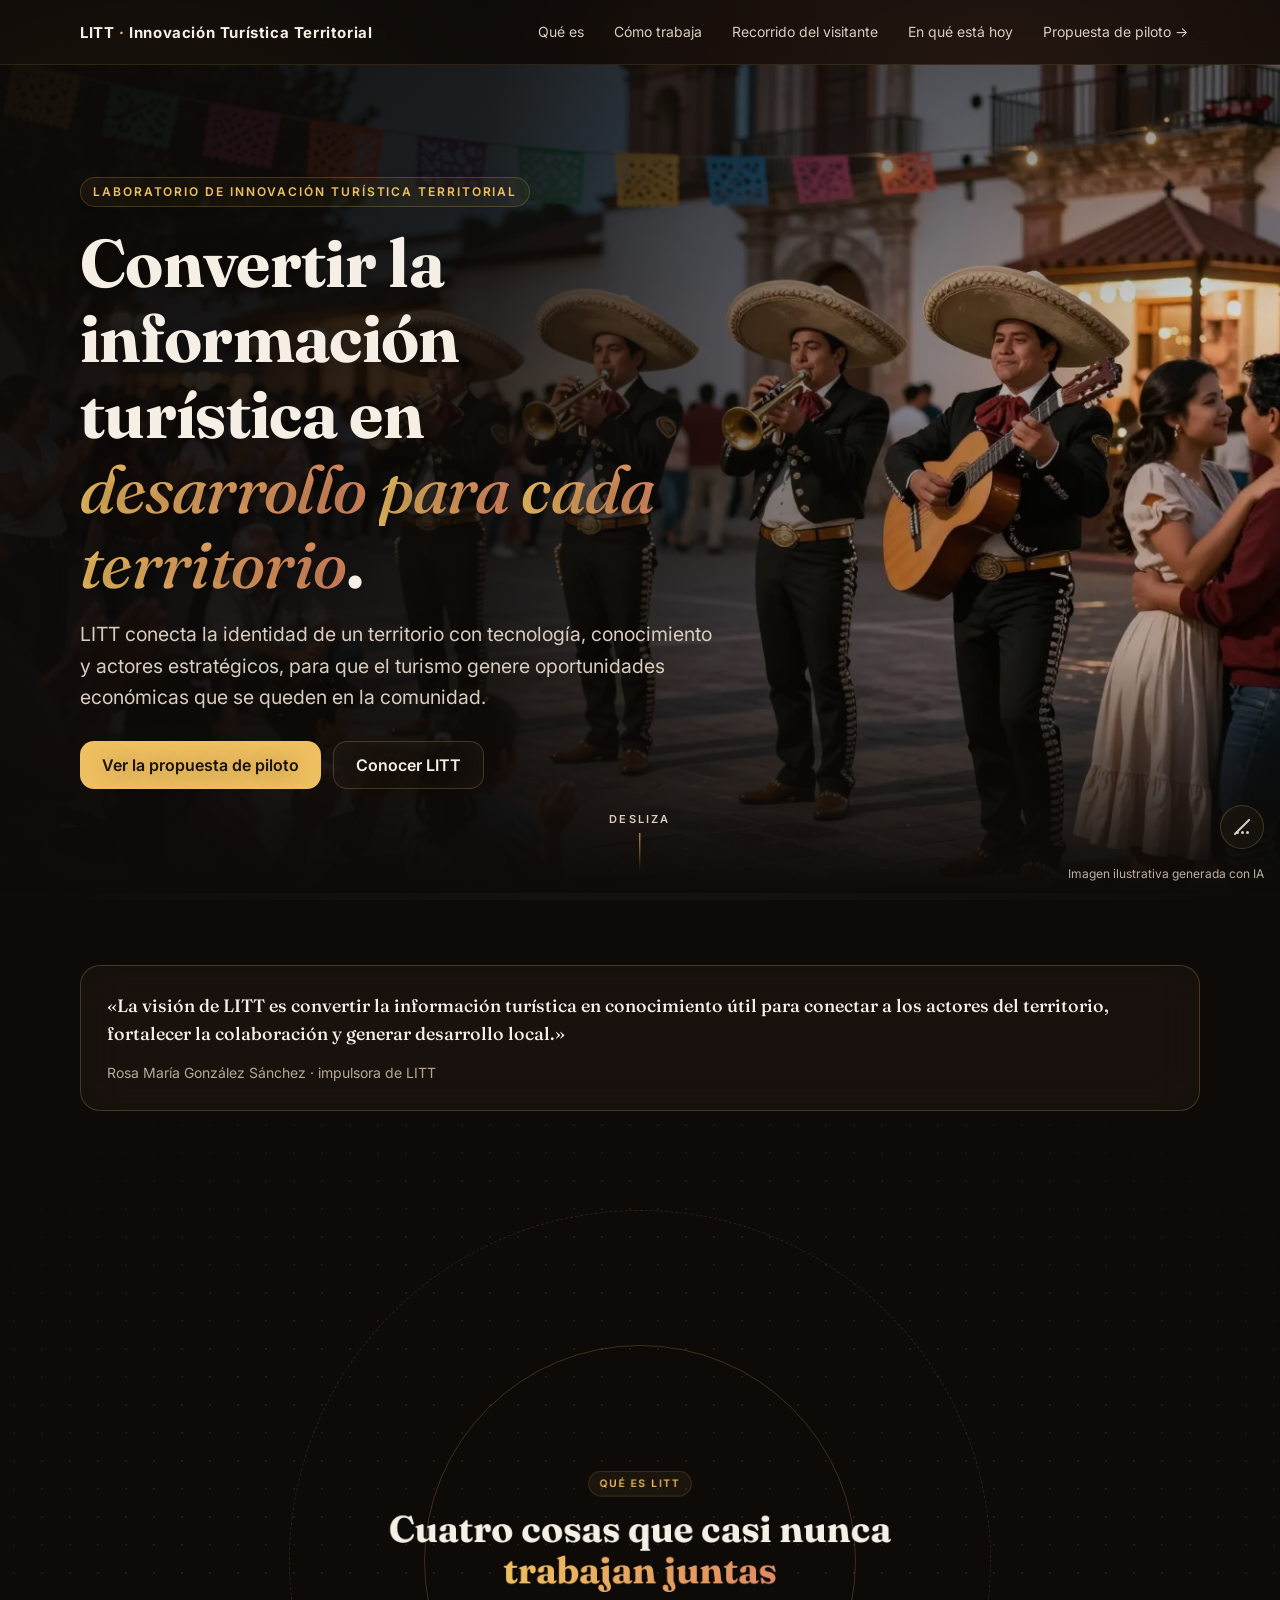
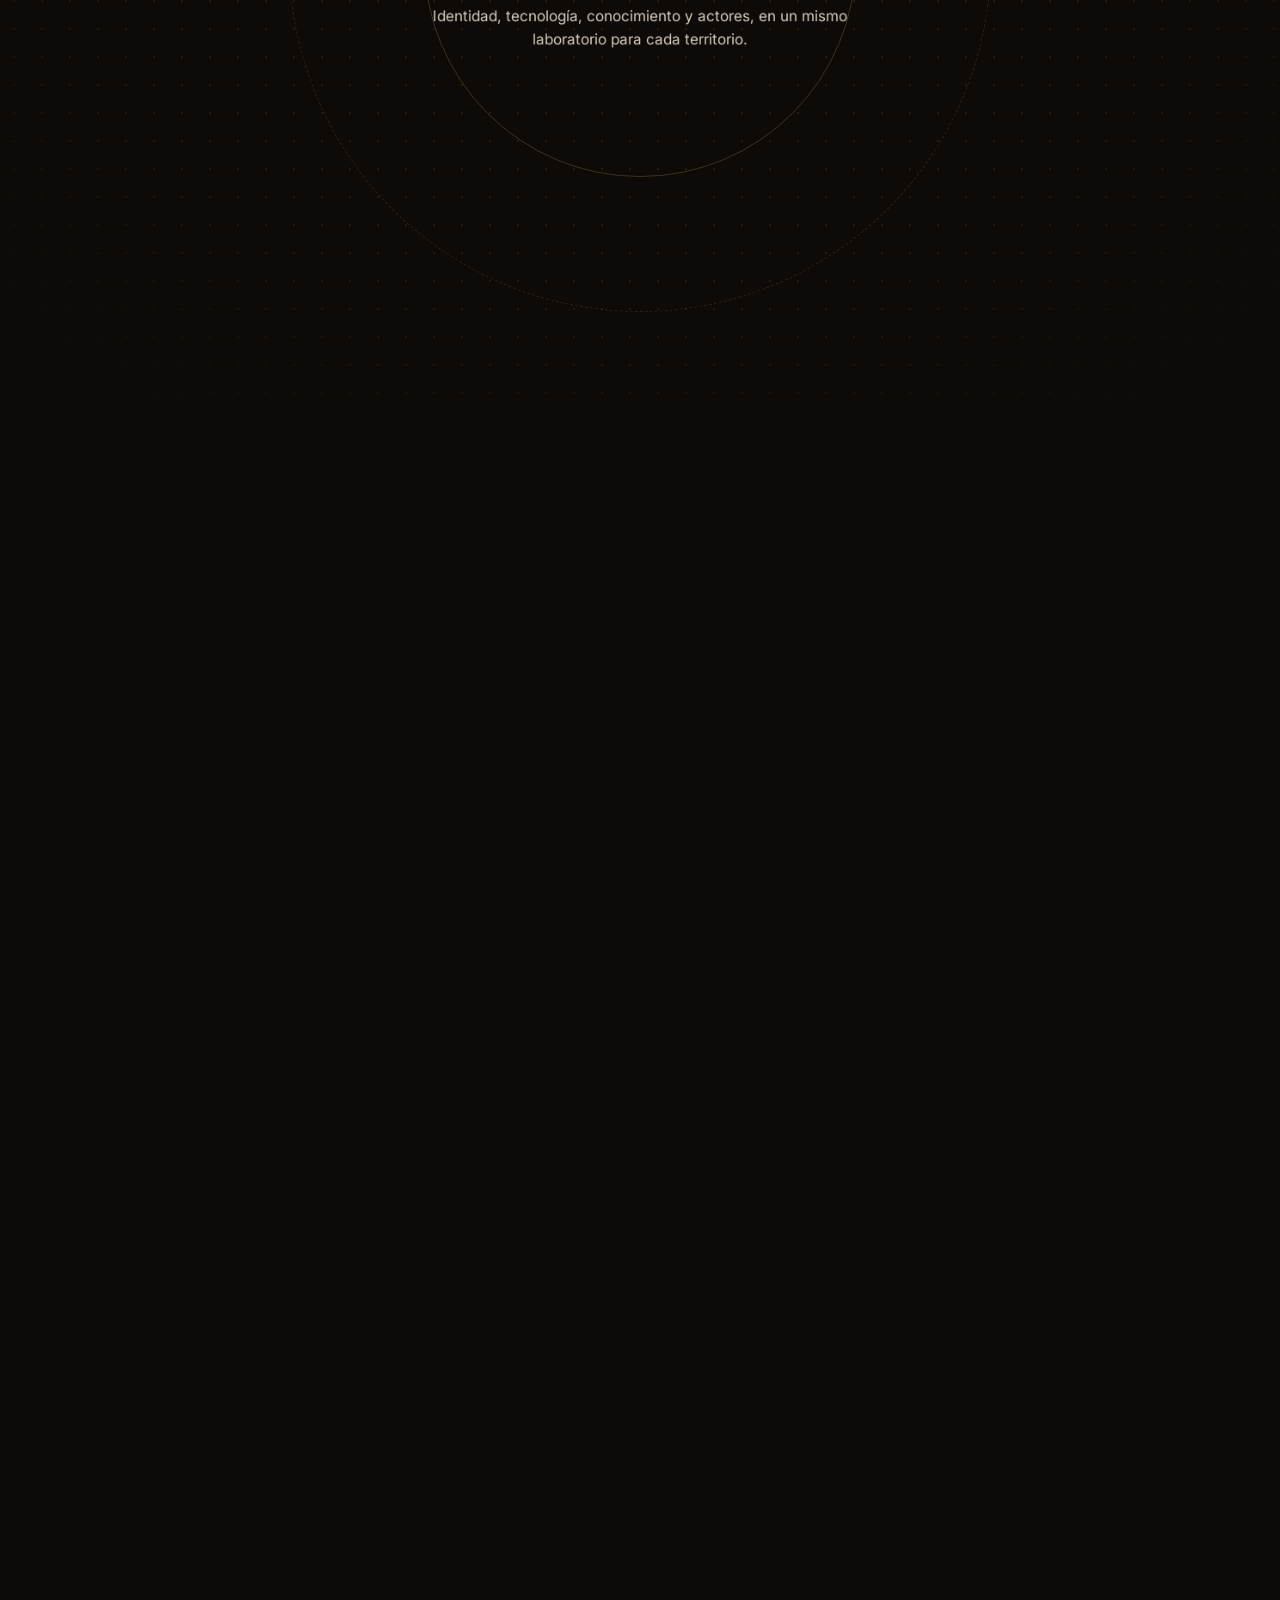
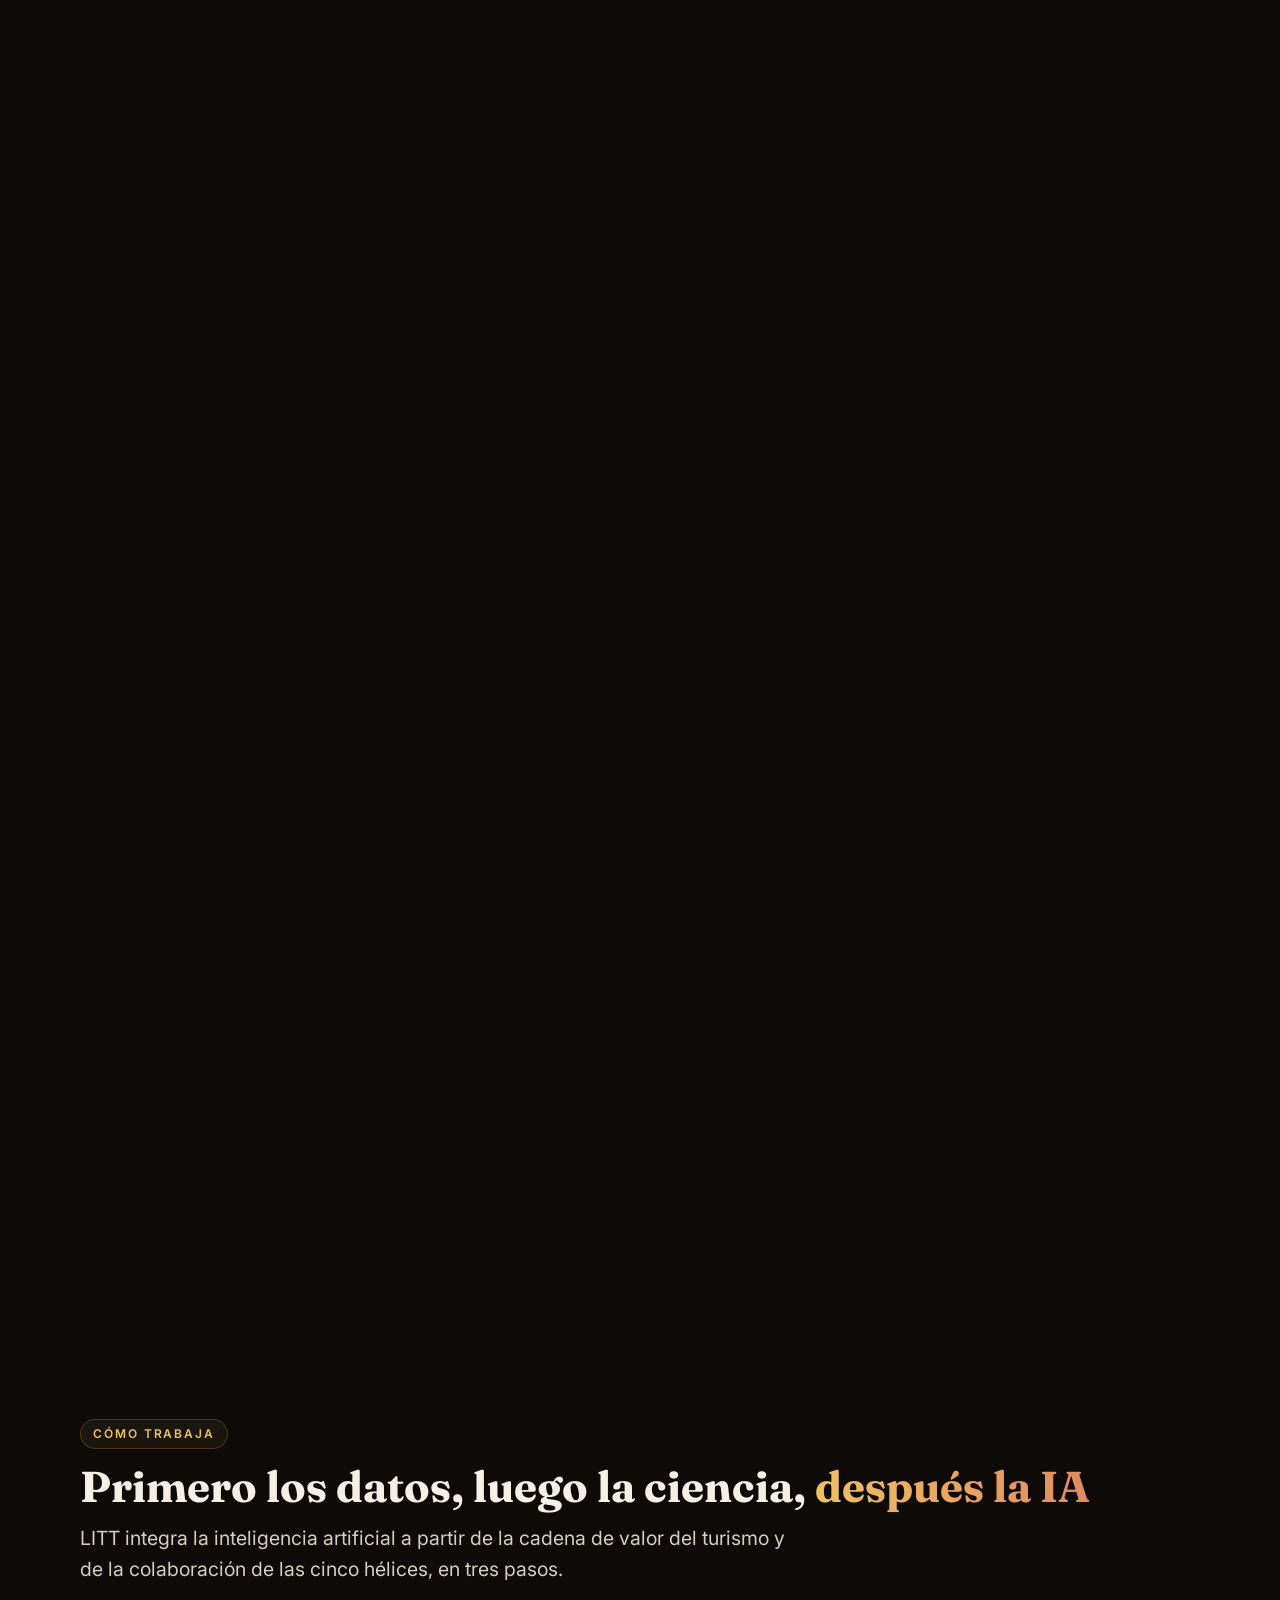
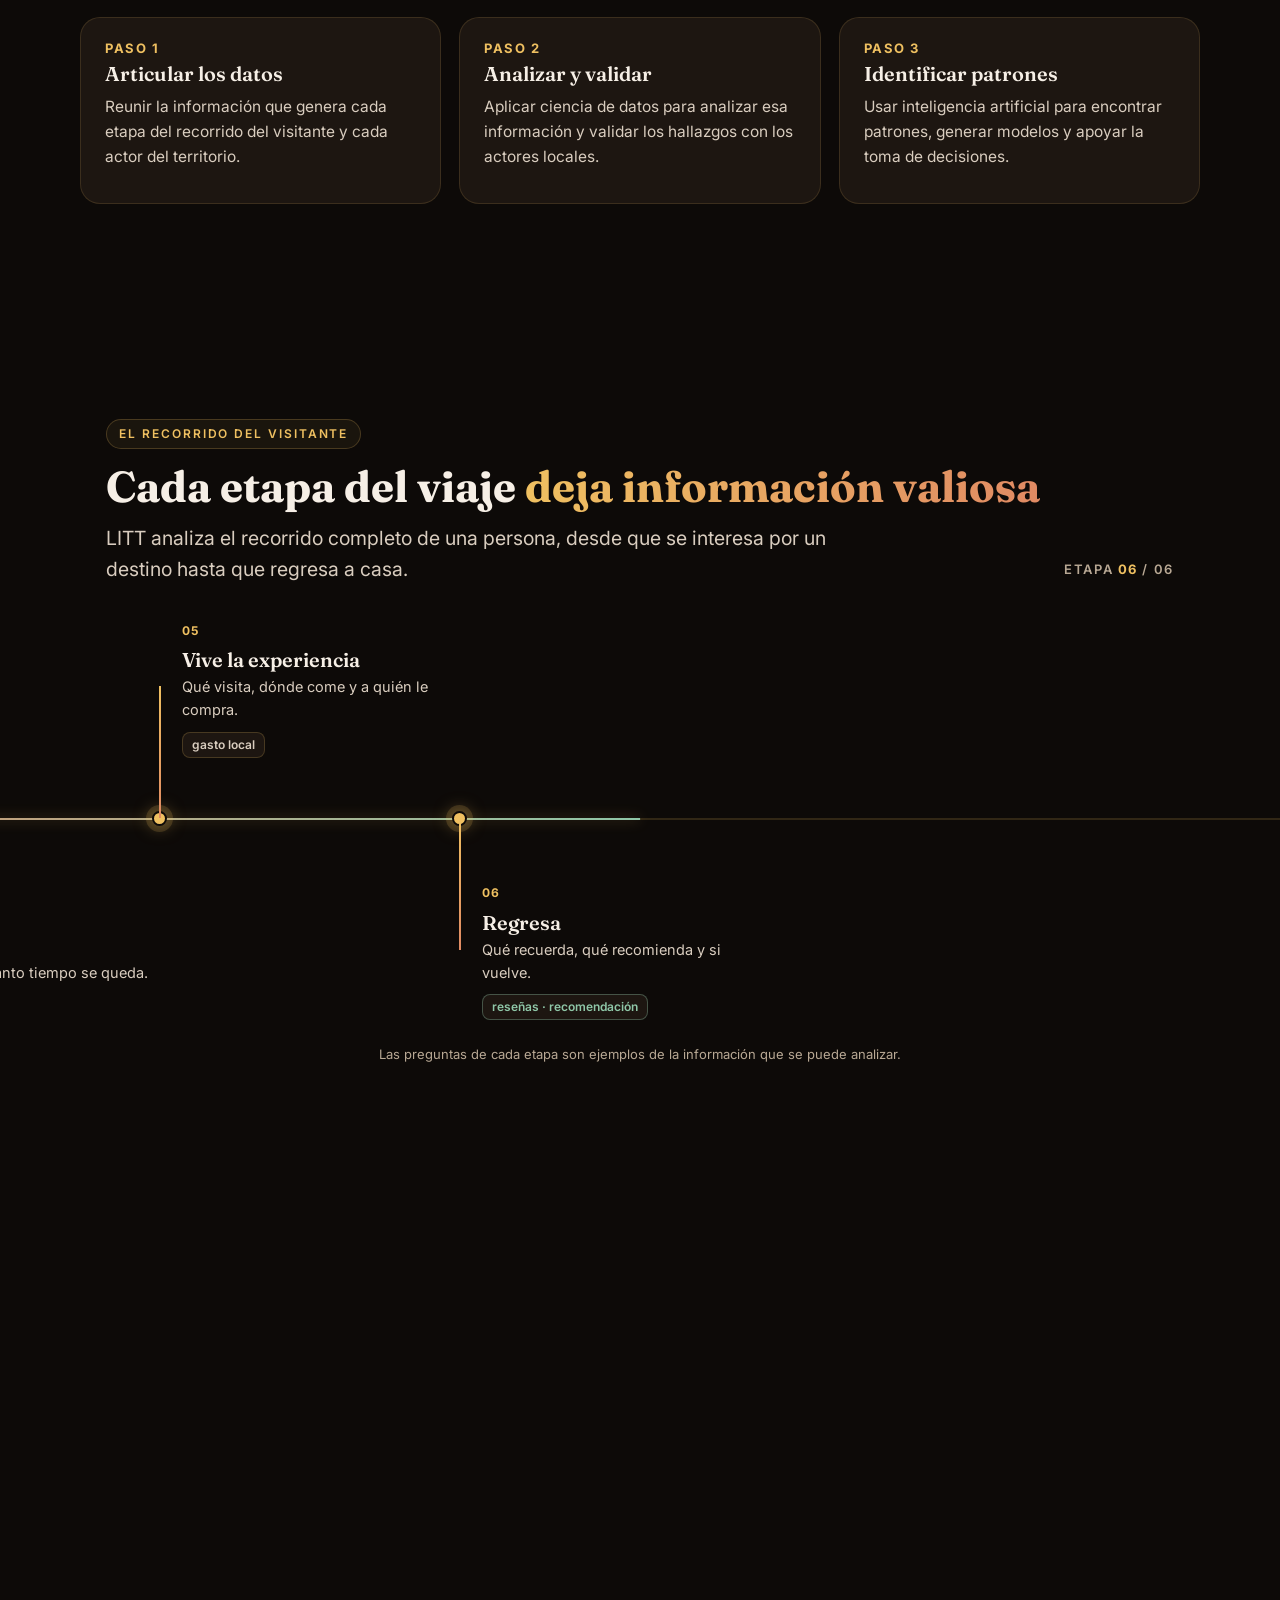
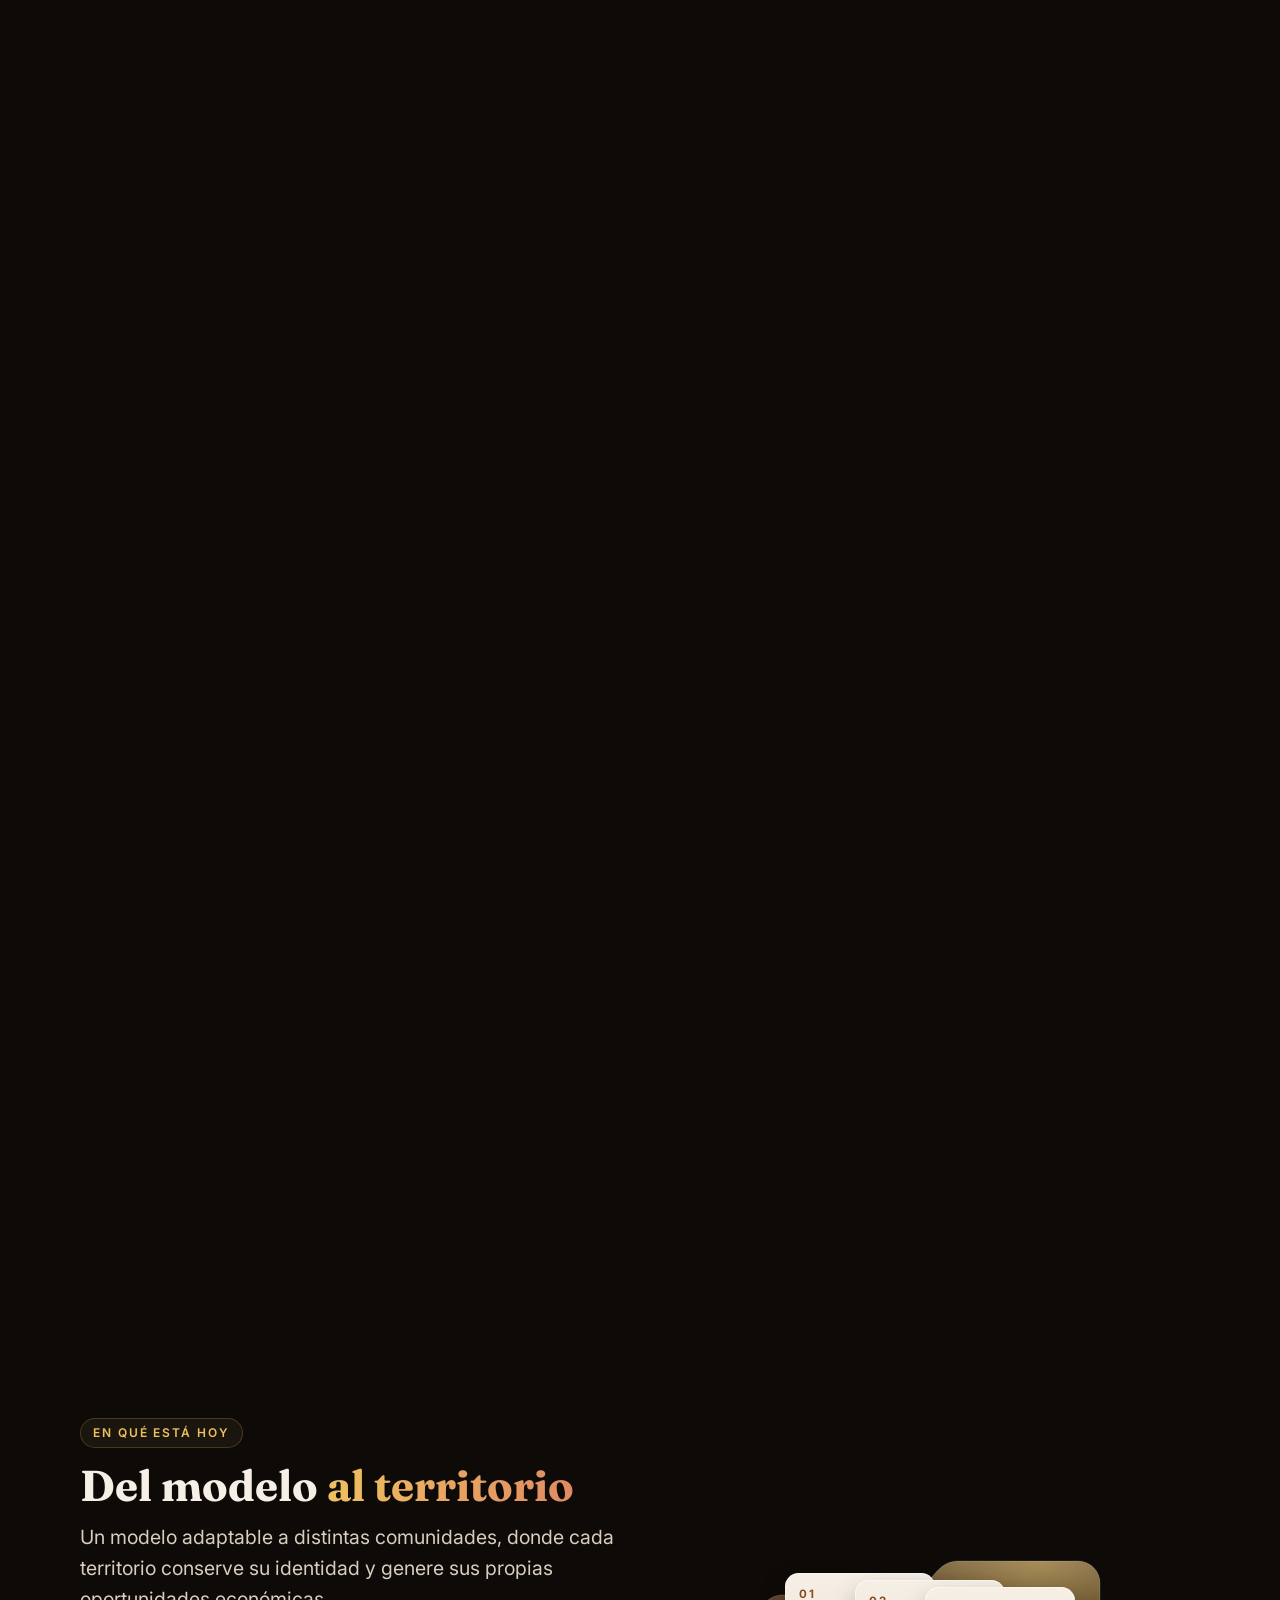
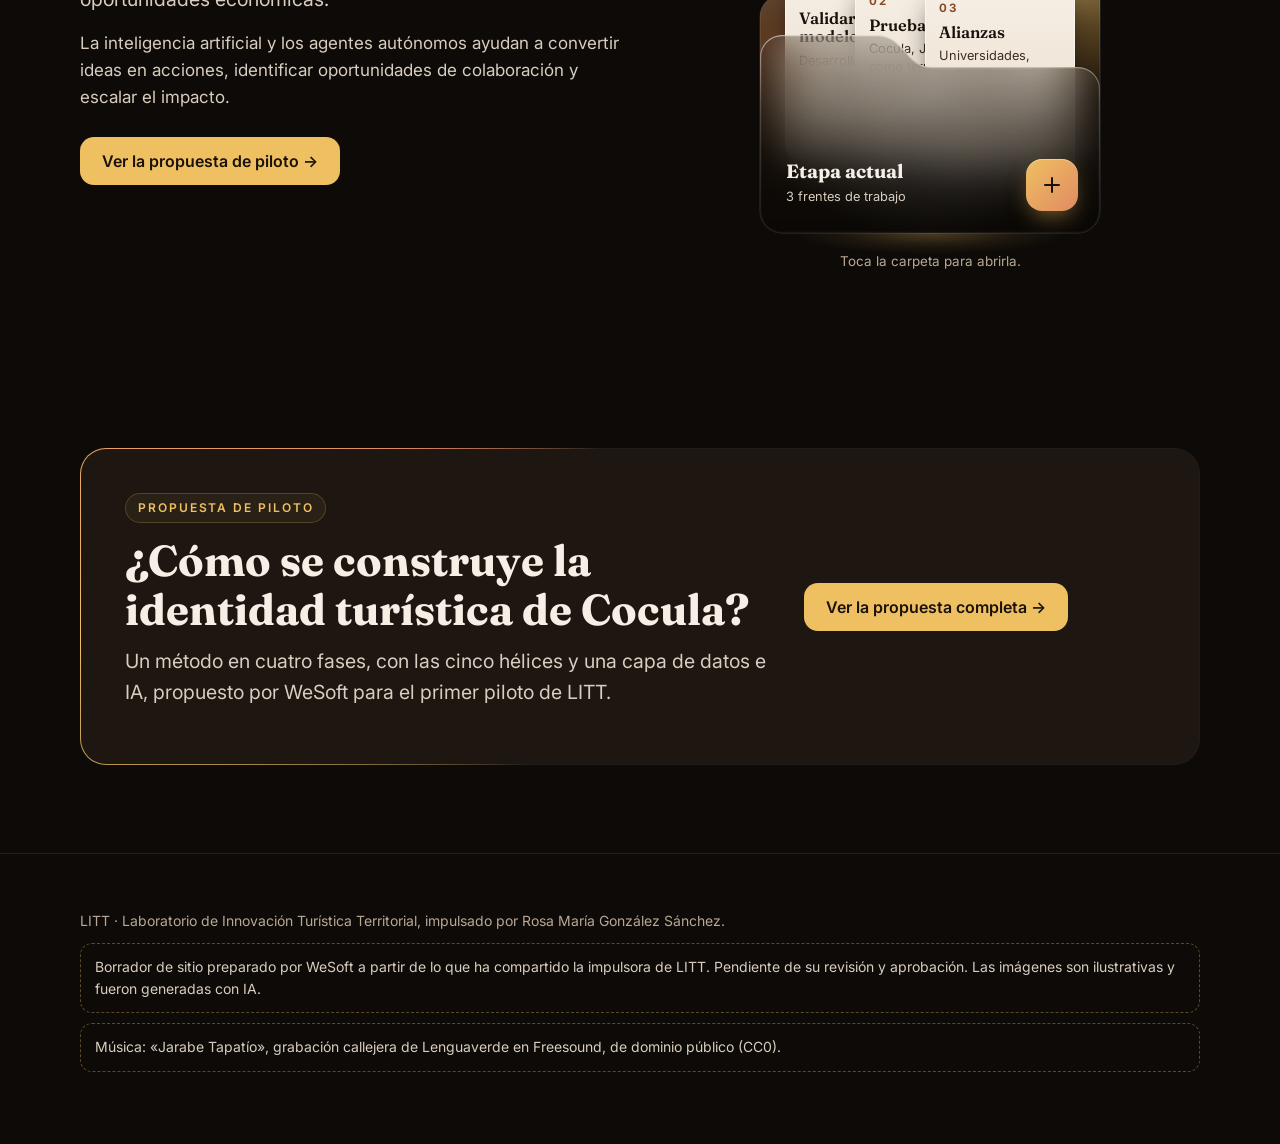
==== commit 4ca283df: "feat(index): plazuela viva (mariachi tocando, pareja bailando, gente aplaudiendo) + vista previa al " ====
--- a/index.html
+++ b/index.html
@@ -5,12 +5,25 @@
 <meta name="viewport" content="width=device-width, initial-scale=1">
 <title>LITT · Laboratorio de Innovación Turística Territorial</title>
 <meta name="description" content="LITT conecta identidad territorial, tecnología, conocimiento y actores estratégicos para convertir la información turística en desarrollo económico local.">
+<link rel="icon" href="img/favicon.svg" type="image/svg+xml">
+<meta name="theme-color" content="#0d0a08">
+<meta property="og:type" content="website">
+<meta property="og:locale" content="es_MX">
+<meta property="og:site_name" content="LITT · Innovación Turística Territorial">
+<meta property="og:url" content="https://raulgm00.github.io/litt/">
+<meta property="og:title" content="LITT · Laboratorio de Innovación Turística Territorial">
+<meta property="og:description" content="Convertir la información turística en desarrollo para cada territorio, con su comunidad. Territorio de referencia: Cocula, Jalisco.">
+<meta property="og:image" content="https://raulgm00.github.io/litt/img/og-index.jpg">
+<meta property="og:image:width" content="1200">
+<meta property="og:image:height" content="630">
+<meta property="og:image:alt" content="LITT · Laboratorio de Innovación Turística Territorial">
+<meta name="twitter:card" content="summary_large_image">
 <link rel="preconnect" href="https://fonts.googleapis.com">
 <link rel="preconnect" href="https://fonts.gstatic.com" crossorigin>
 <link href="https://fonts.googleapis.com/css2?family=Fraunces:opsz,wght@9..144,500;9..144,700&family=Inter:wght@400;500;600&display=swap" rel="stylesheet">
-<link rel="stylesheet" href="assets/efectos.css?v=20261029c">
-<link rel="stylesheet" href="assets/litt.css?v=20261029c">
-<link rel="stylesheet" href="assets/litt-fx.css?v=20261029c">
+<link rel="stylesheet" href="assets/efectos.css?v=20261030a">
+<link rel="stylesheet" href="assets/litt.css?v=20261030a">
+<link rel="stylesheet" href="assets/litt-fx.css?v=20261030a">
 </head>
 <body>
 <div class="cielo" aria-hidden="true"></div>
@@ -36,8 +49,8 @@
   <!-- HERO -->
   <section class="hero" data-fx-cine>
     <div class="hero-foto" aria-hidden="true">
-      <video id="heroVideo" autoplay muted loop playsinline preload="none" poster="img/hero-plaza.webp" data-src="img/hero-plaza.mp4"></video>
-      <img src="img/hero-plaza.webp" alt="" width="1536" height="864">
+      <video id="heroVideo" autoplay muted loop playsinline preload="none" poster="img/hero-plaza-v2.webp" data-src="img/hero-plaza-v2.mp4"></video>
+      <img src="img/hero-plaza-v2.webp" alt="" width="1536" height="864">
     </div>
     <div class="envoltura hero-grid">
       <div class="hero-texto">
@@ -192,7 +205,7 @@
   </div>
 </footer>
 
-<script src="assets/efectos.js?v=20261029c"></script>
-<script src="assets/litt-fx.js?v=20261029c"></script>
+<script src="assets/efectos.js?v=20261030a"></script>
+<script src="assets/litt-fx.js?v=20261030a"></script>
 </body>
 </html>
--- a/assets/litt-fx.css
+++ b/assets/litt-fx.css
@@ -260,3 +260,13 @@
 .toucan-on.llego .hero-texto>:nth-child(4){transition-delay:.75s}
 .toucan-on.llego .desliza,.toucan-on.llego .musica,.toucan-on.llego .credito-ia{transition-delay:1.2s}
 
+
+/* Mini video por fase del Método: en el lado de la línea opuesto al texto (zigzag) */
+.tl-clip{position:absolute;left:22px;width:260px;aspect-ratio:16/9;object-fit:cover;border-radius:14px;
+  border:1px solid rgba(239,192,97,.28);background:#140f0b;box-shadow:0 14px 34px rgba(0,0,0,.35);
+  opacity:0;transform:translateY(12px) scale(.96);transition:opacity .6s .3s,transform .8s cubic-bezier(.2,.85,.25,1) .3s}
+.tl-hito.up .tl-clip{top:calc(50% + 20px)}
+.tl-hito.dn .tl-clip{bottom:calc(50% + 20px)}
+.tl-hito.on .tl-clip{opacity:1;transform:none}
+@media (max-width:760px){.tl-clip{left:16px;width:200px}}
+.sin-tl .tl-clip{position:static;display:block;width:100%;max-width:420px;margin:0 0 12px;opacity:1;transform:none;transition:none}
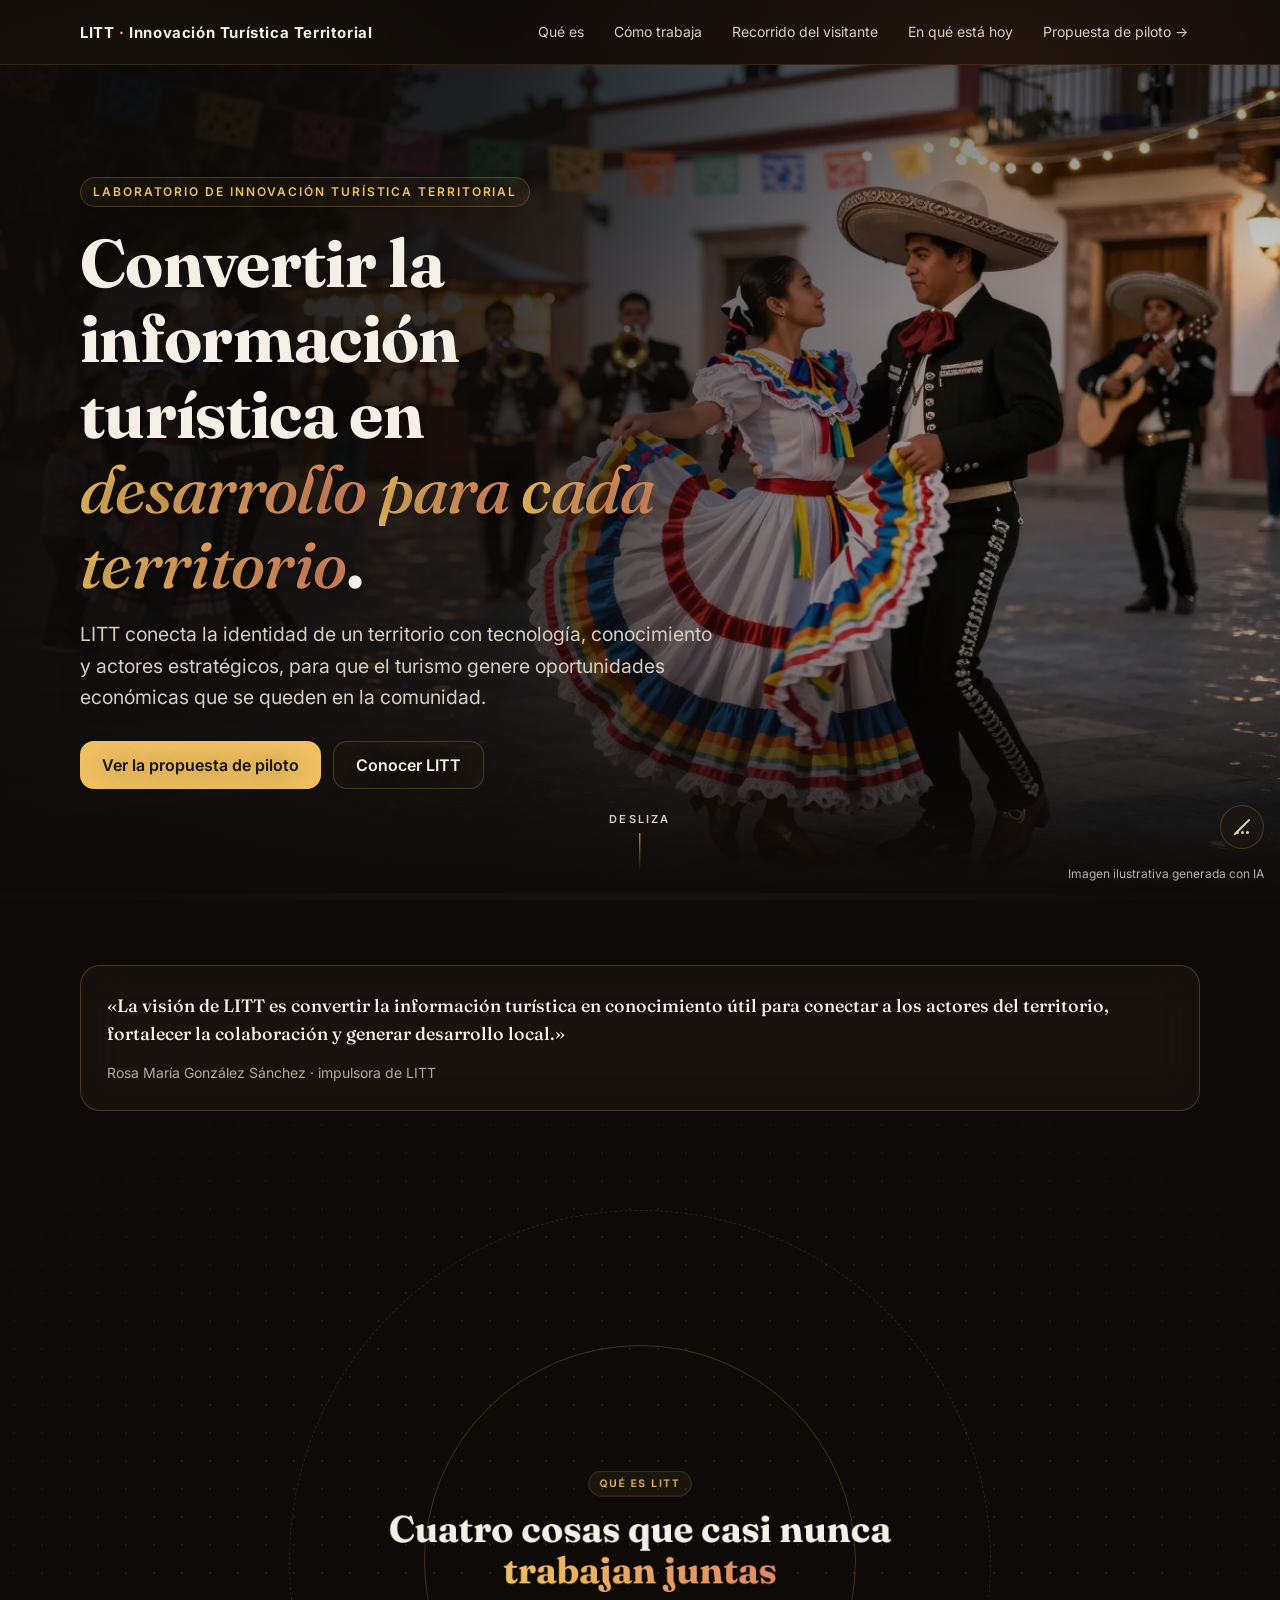
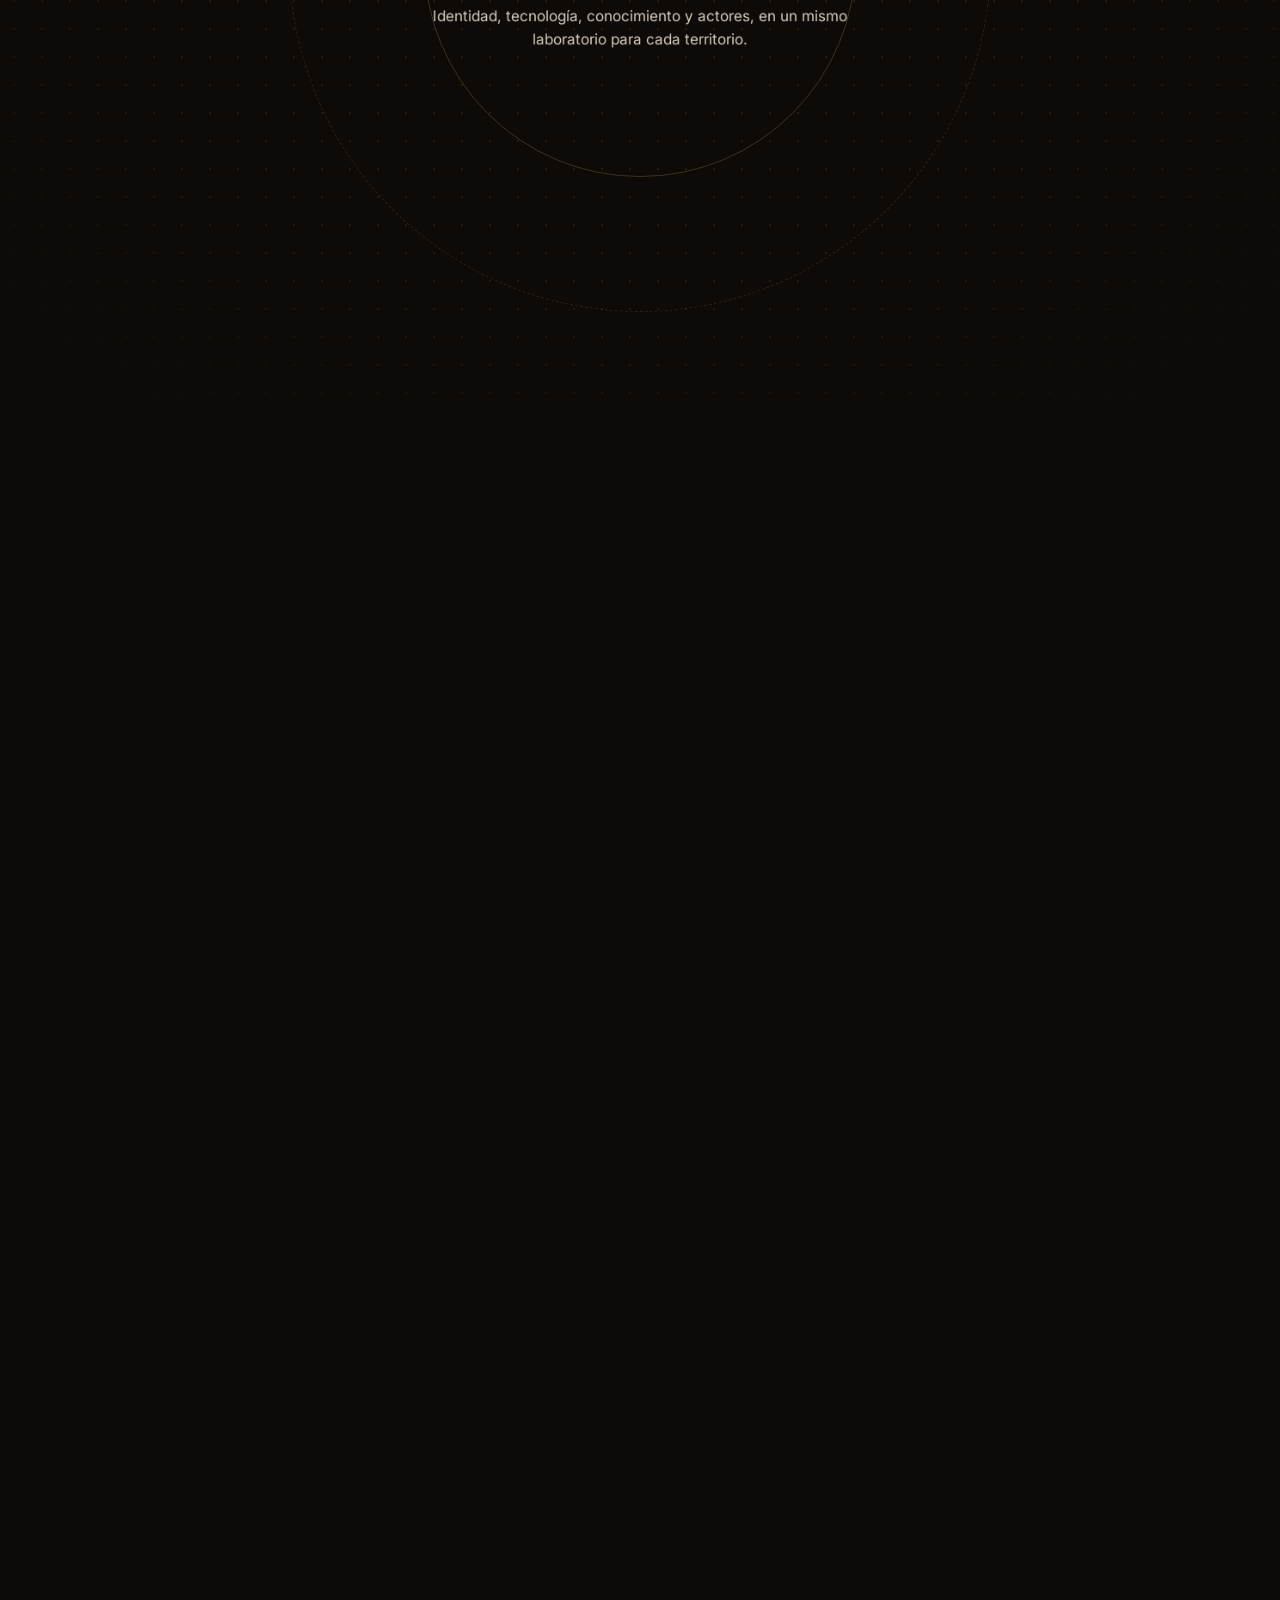
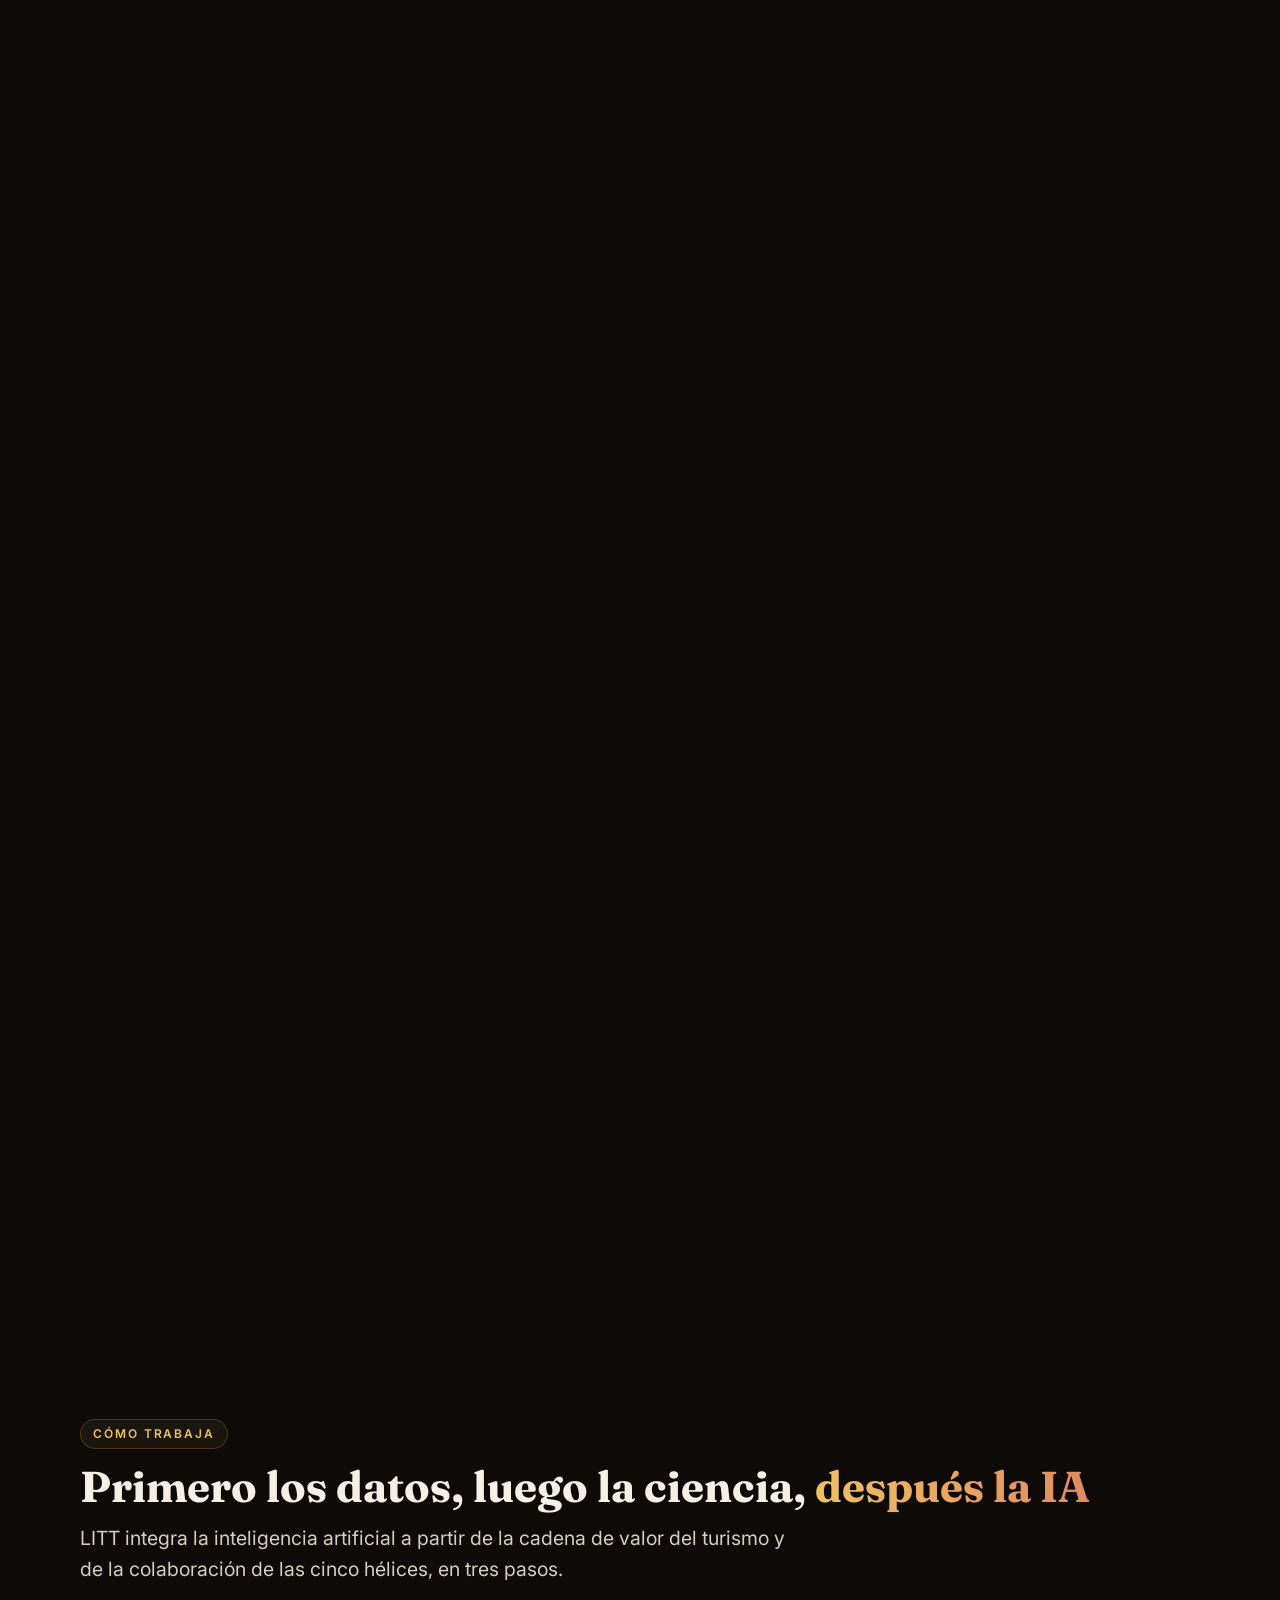
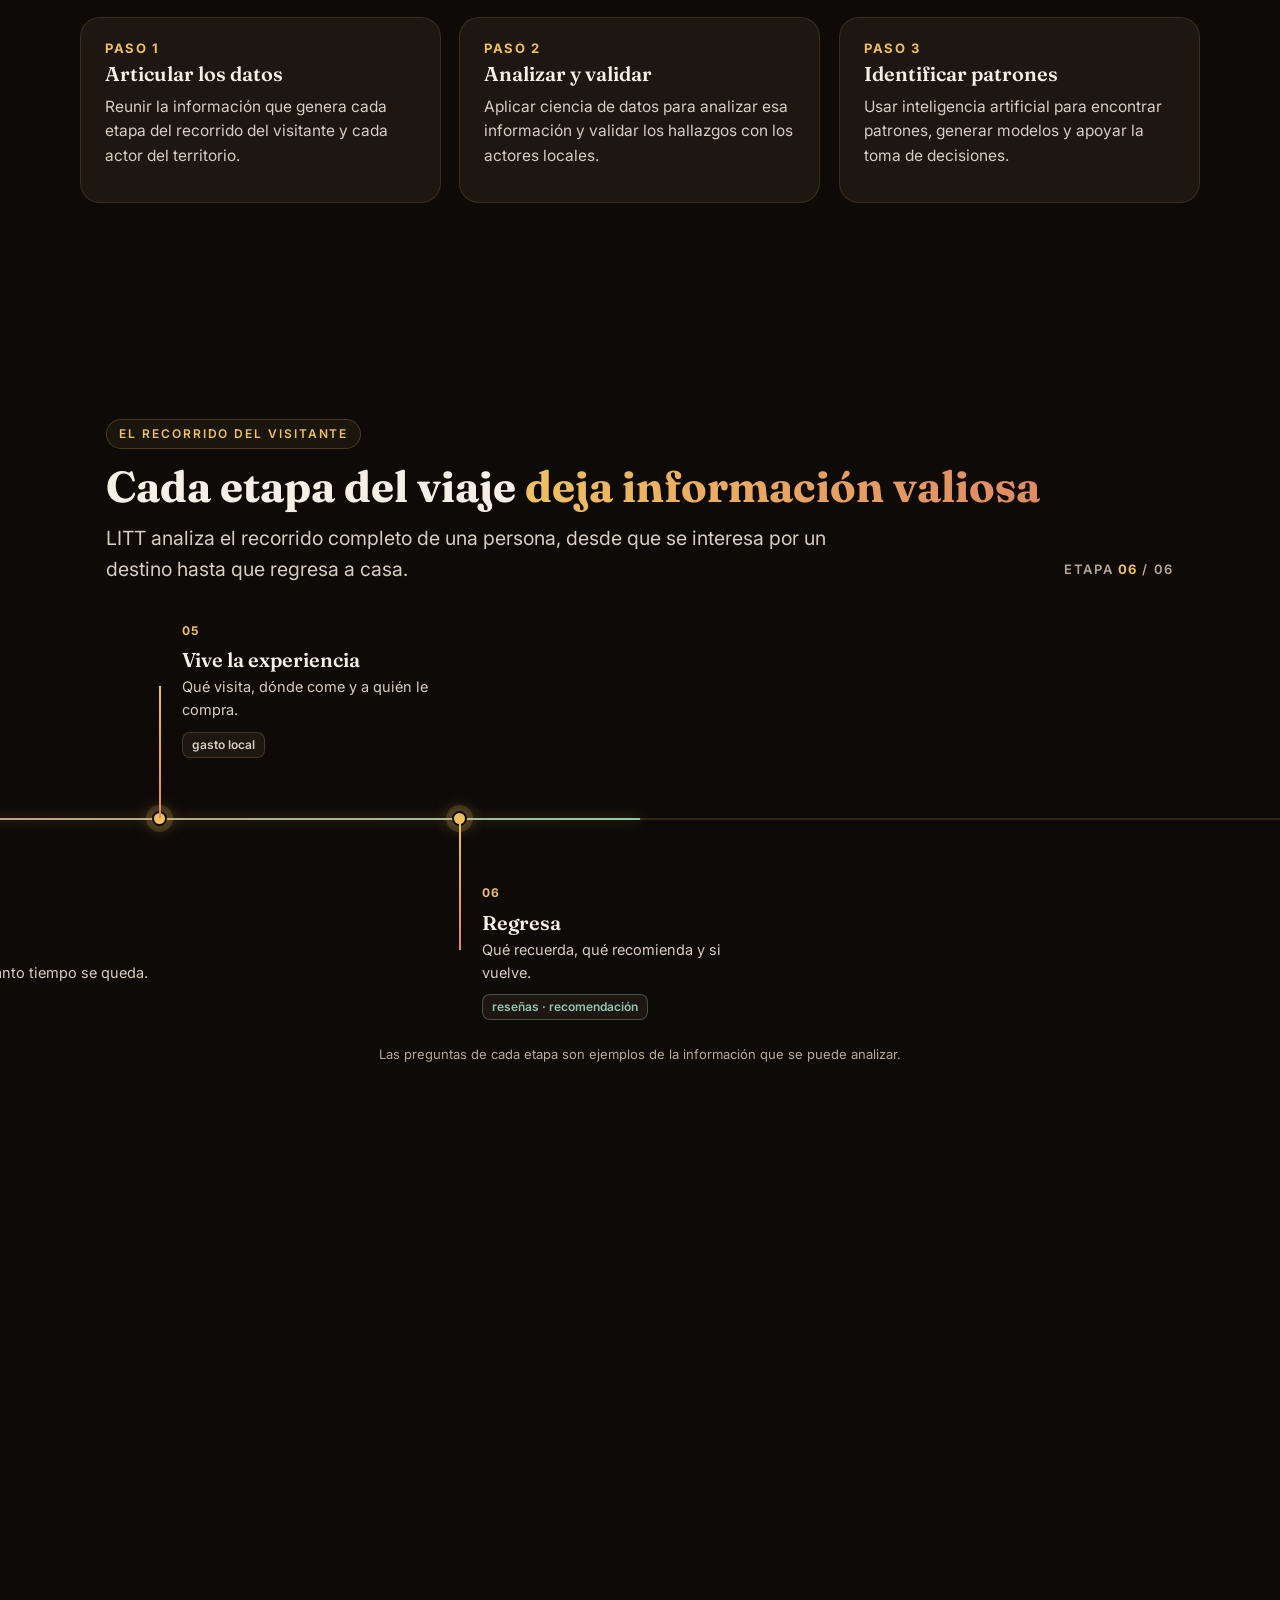
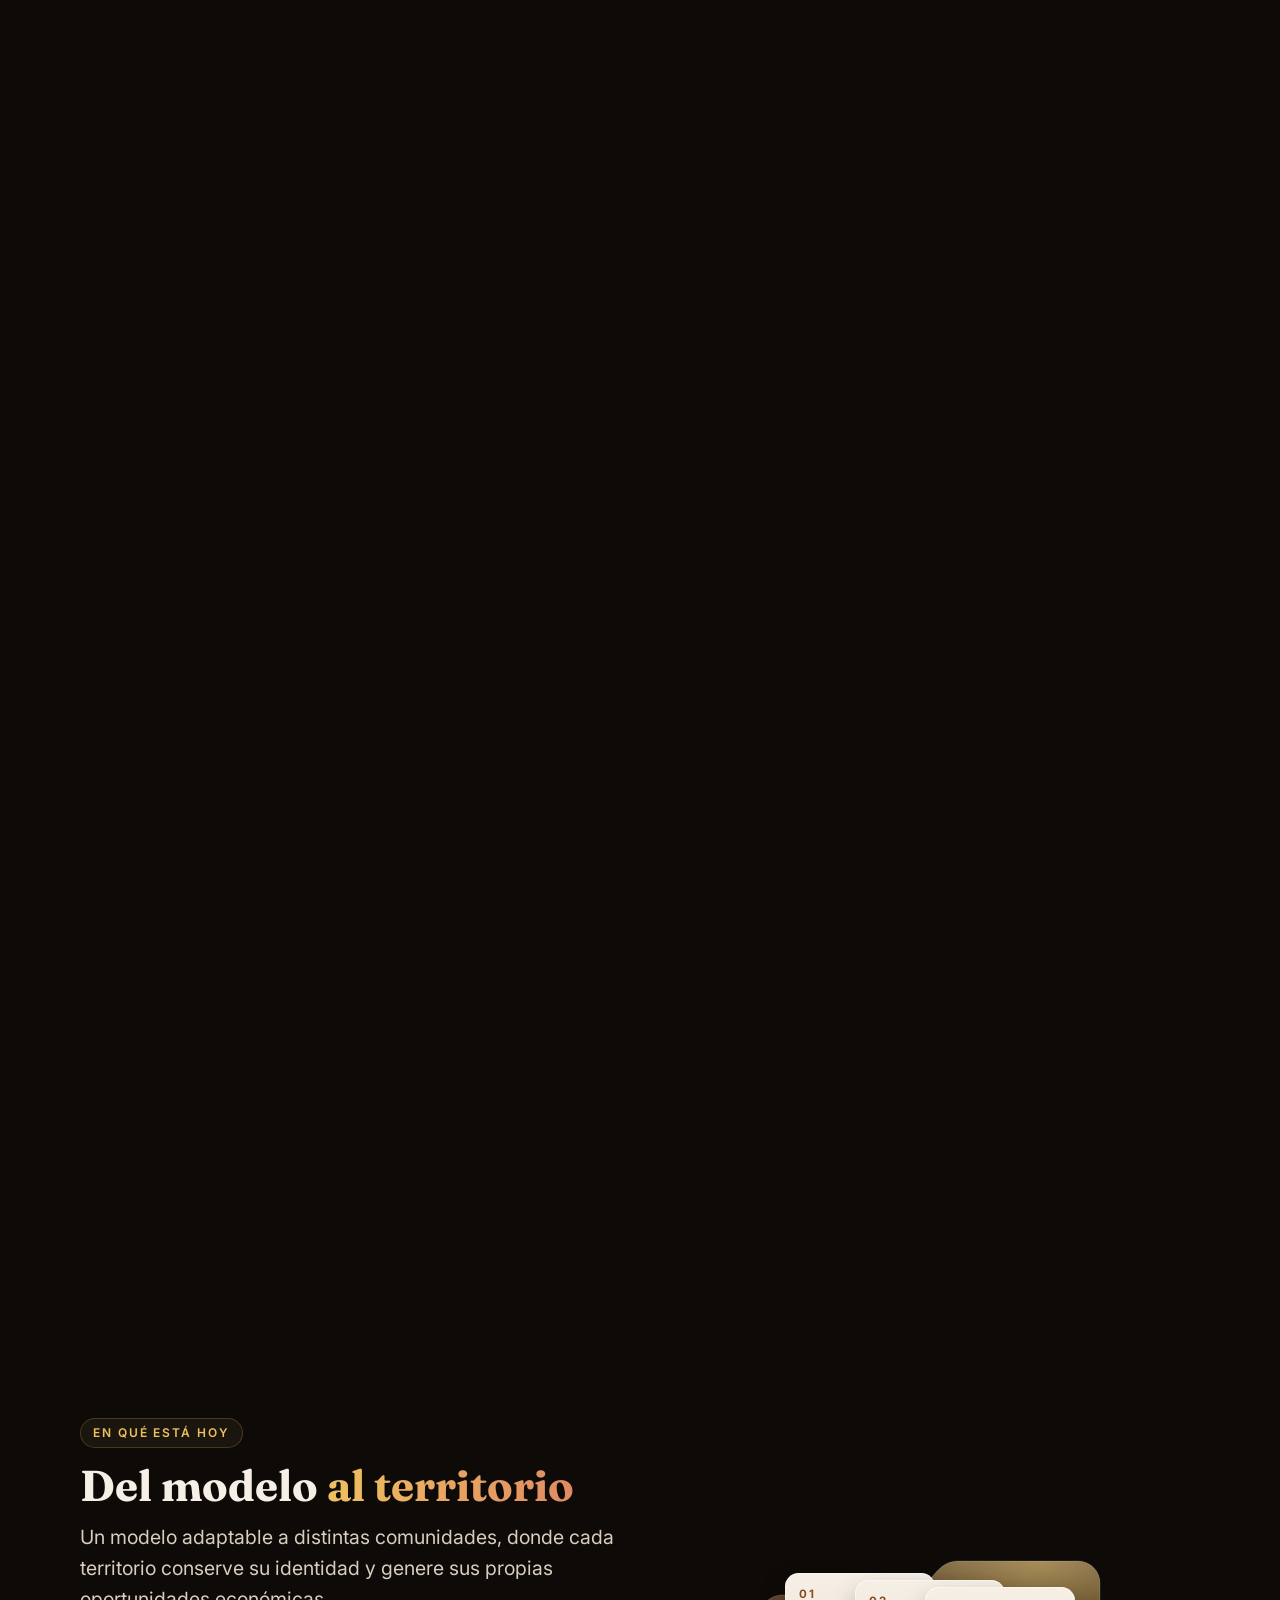
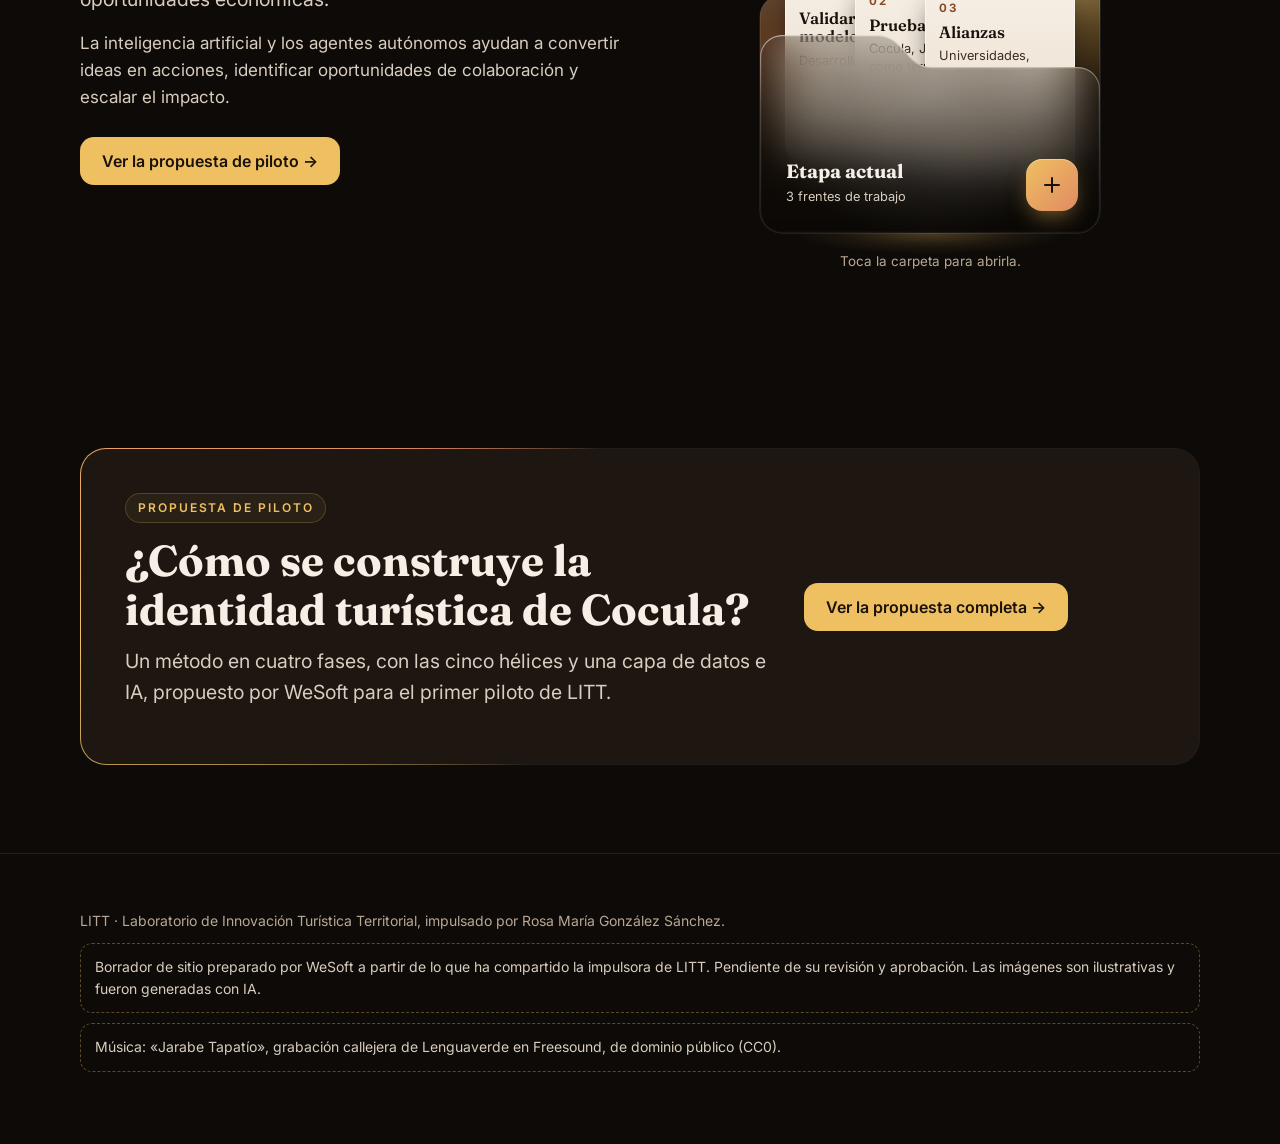
==== commit 094531d3: "feat(index): hero con pareja bailando el jarabe y gente bailando/caminando atrás (bucle Wan v3) Co-A" ====
--- a/index.html
+++ b/index.html
@@ -21,9 +21,9 @@
 <link rel="preconnect" href="https://fonts.googleapis.com">
 <link rel="preconnect" href="https://fonts.gstatic.com" crossorigin>
 <link href="https://fonts.googleapis.com/css2?family=Fraunces:opsz,wght@9..144,500;9..144,700&family=Inter:wght@400;500;600&display=swap" rel="stylesheet">
-<link rel="stylesheet" href="assets/efectos.css?v=20261030a">
-<link rel="stylesheet" href="assets/litt.css?v=20261030a">
-<link rel="stylesheet" href="assets/litt-fx.css?v=20261030a">
+<link rel="stylesheet" href="assets/efectos.css?v=20261030b">
+<link rel="stylesheet" href="assets/litt.css?v=20261030b">
+<link rel="stylesheet" href="assets/litt-fx.css?v=20261030b">
 </head>
 <body>
 <div class="cielo" aria-hidden="true"></div>
@@ -49,8 +49,8 @@
   <!-- HERO -->
   <section class="hero" data-fx-cine>
     <div class="hero-foto" aria-hidden="true">
-      <video id="heroVideo" autoplay muted loop playsinline preload="none" poster="img/hero-plaza-v2.webp" data-src="img/hero-plaza-v2.mp4"></video>
-      <img src="img/hero-plaza-v2.webp" alt="" width="1536" height="864">
+      <video id="heroVideo" autoplay muted loop playsinline preload="none" poster="img/hero-baile.webp" data-src="img/hero-baile.mp4"></video>
+      <img src="img/hero-baile.webp" alt="" width="1536" height="864">
     </div>
     <div class="envoltura hero-grid">
       <div class="hero-texto">
@@ -205,7 +205,7 @@
   </div>
 </footer>
 
-<script src="assets/efectos.js?v=20261030a"></script>
-<script src="assets/litt-fx.js?v=20261030a"></script>
+<script src="assets/efectos.js?v=20261030b"></script>
+<script src="assets/litt-fx.js?v=20261030b"></script>
 </body>
 </html>
